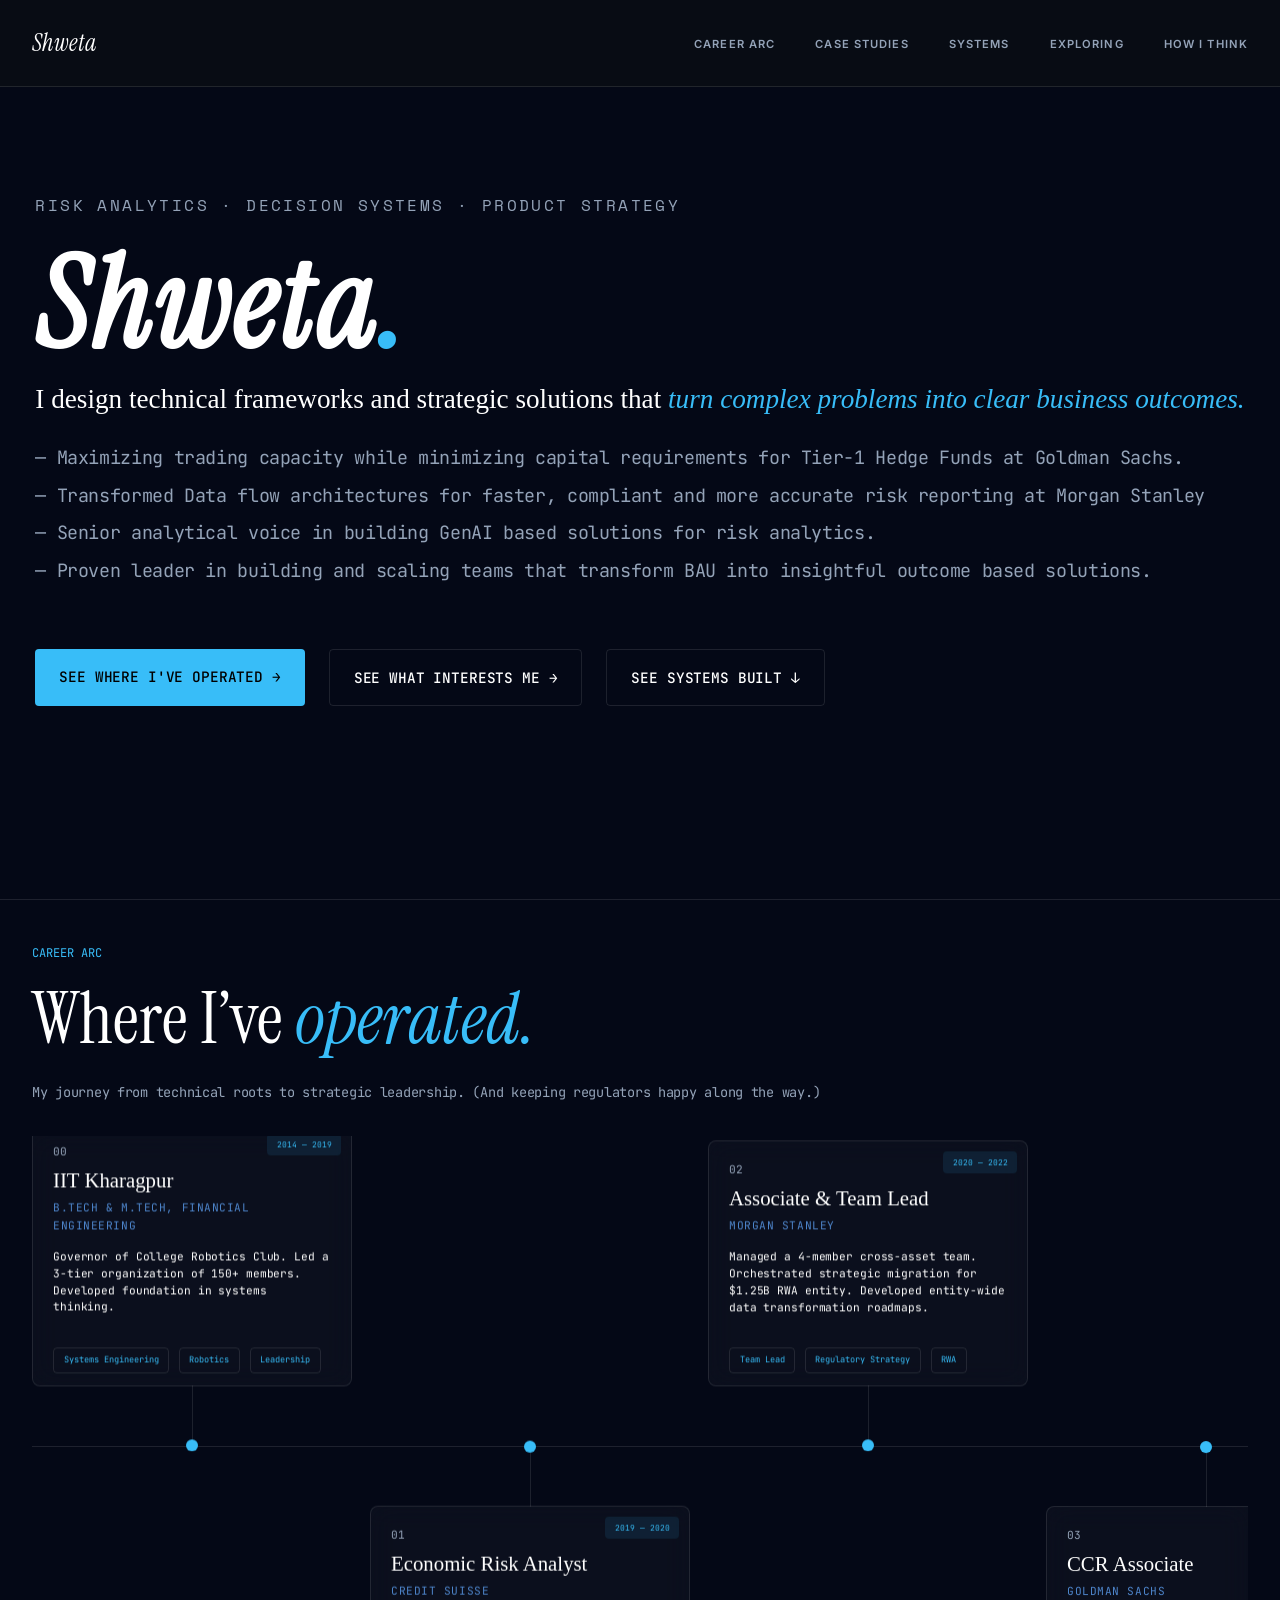
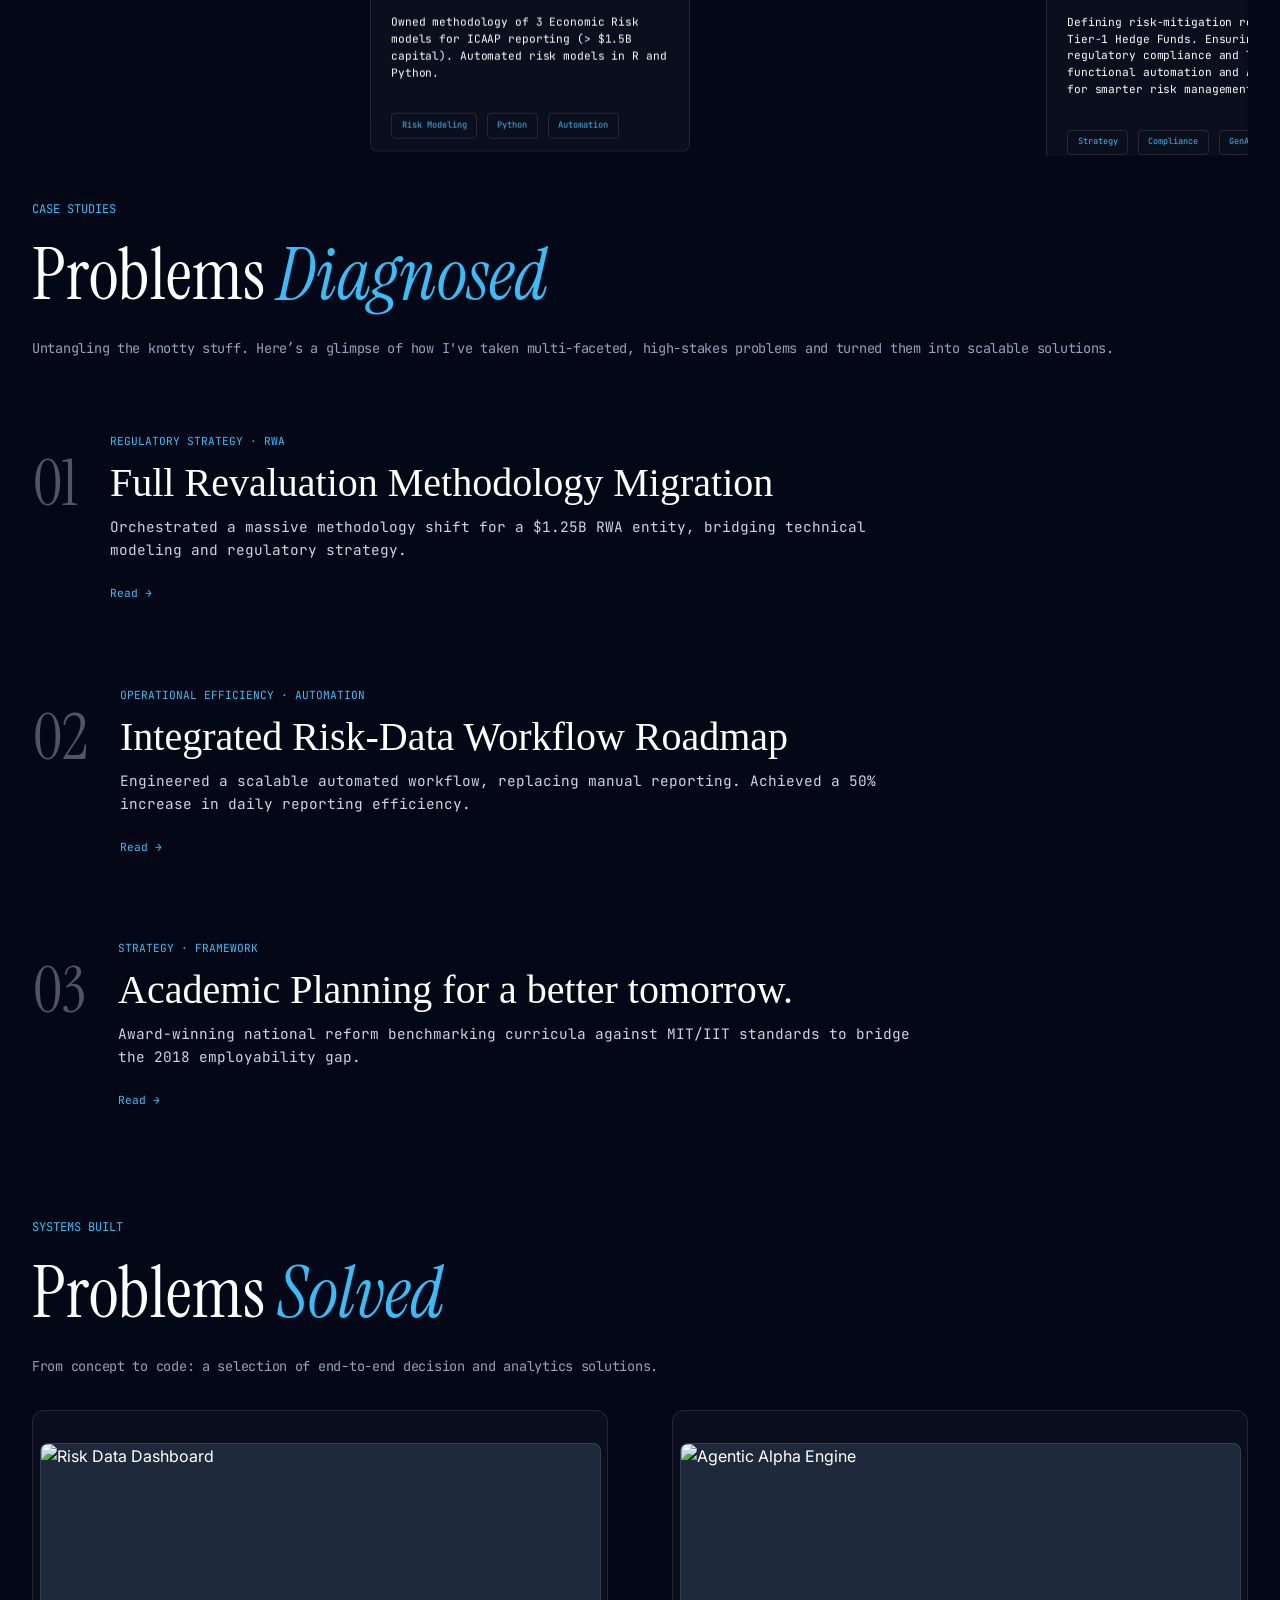
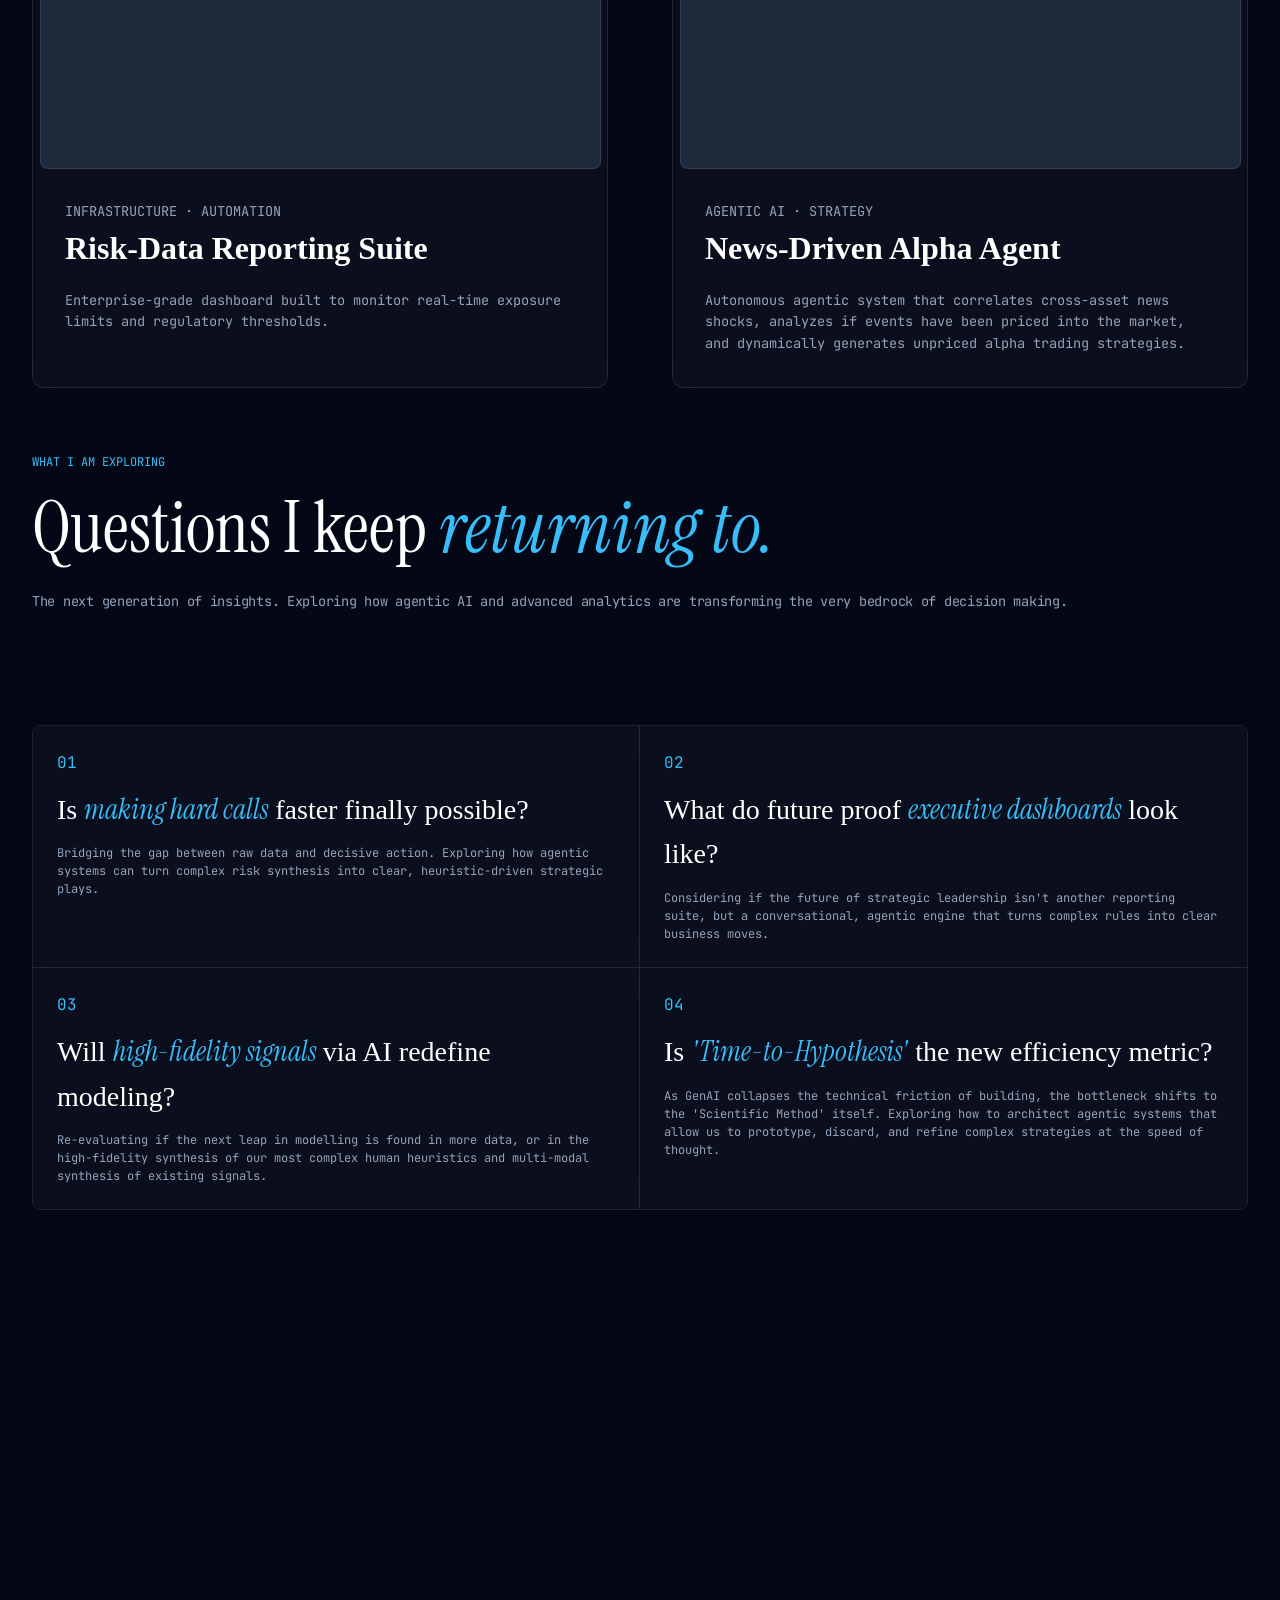
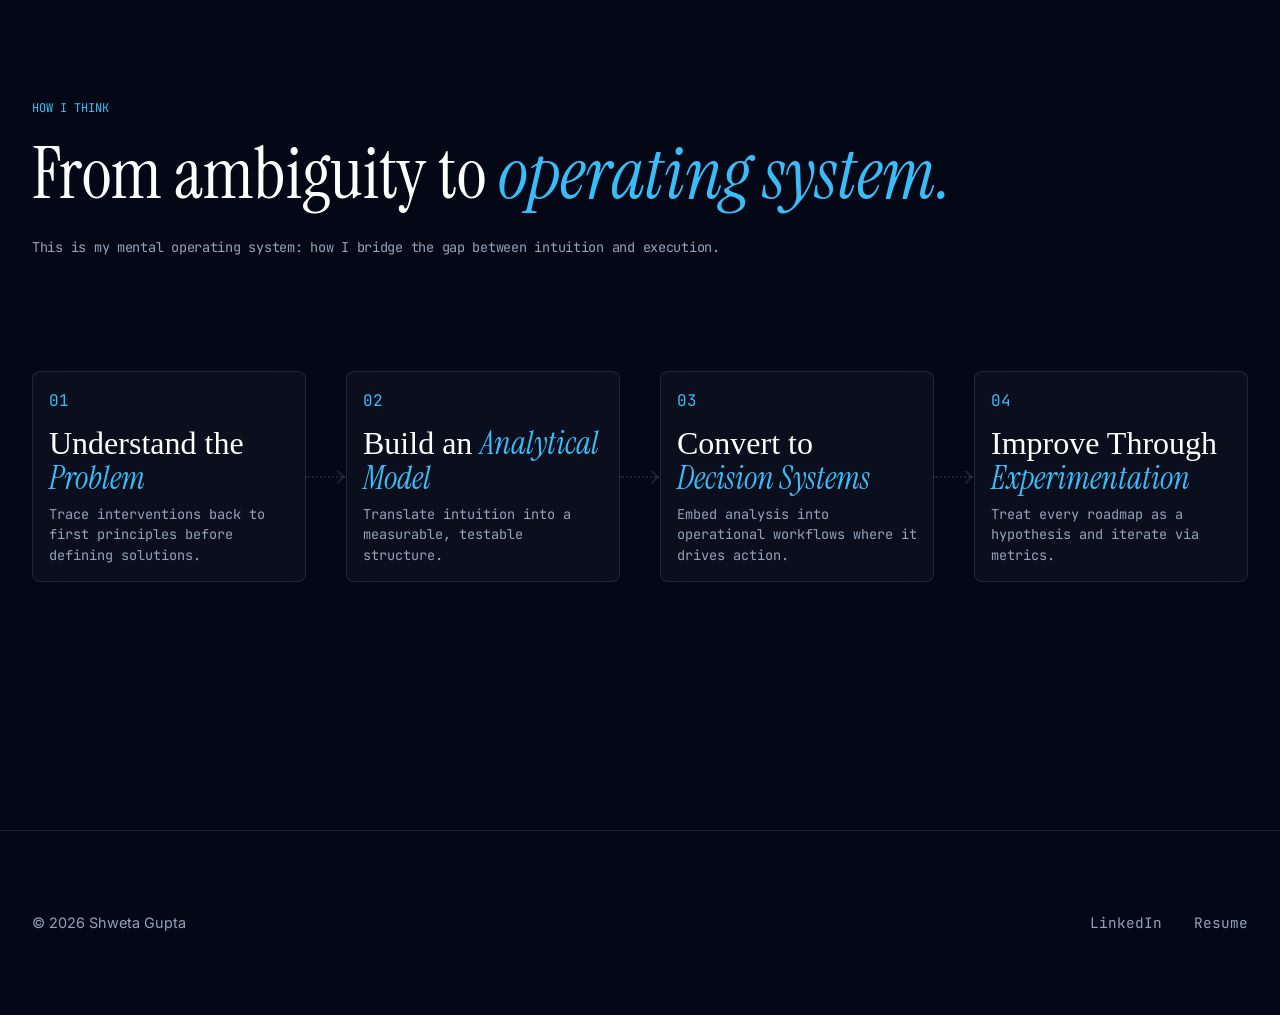
==== index.html @ 3a864164 "Initial commit: Portfolio website with interactive system demos" ====
<!DOCTYPE html>
<html lang="en">

<head>
    <meta charset="UTF-8">
    <meta name="viewport" content="width=device-width, initial-scale=1.0">
    <title>Shweta Gupta | Strategy · Risk · GenAI</title>
    <link rel="preconnect" href="https://fonts.googleapis.com">
    <link rel="preconnect" href="https://fonts.gstatic.com" crossorigin>
    <link
        href="https://fonts.googleapis.com/css2?family=IBM+Plex+Serif:wght@300&family=Instrument+Serif:ital@0;1&family=Inter:wght@400;500;600&family=JetBrains+Mono:wght@400;500&family=Space+Mono:wght@400;700&display=swap"
        rel="stylesheet">
    <link rel="stylesheet" href="style.css">
</head>

<body>
    <nav>
        <div class="nav-container">
            <a href="index.html" class="logo">Shweta</a>
            <ul class="nav-links">
                <li><a href="#career">CAREER ARC</a></li>
                <li><a href="#diagnosed">CASE STUDIES</a></li>
                <li><a href="#solved">SYSTEMS</a></li>
                <li><a href="#exploring">EXPLORING</a></li>
                <li><a href="#how">HOW I THINK</a></li>
            </ul>
        </div>
    </nav>

    <main>
        <section id="hero" class="hero-section">
            <div class="container hero-content">
                <p class="tagline">Risk Analytics · Decision Systems · Product Strategy</p>
                <h1 class="name">Shweta<em>.</em></h1>
                <p class="hero-subtitle">I design technical frameworks and strategic solutions that <span
                        class="highlight-blue">turn complex problems into clear business outcomes.</span></p>
                <div class="hero-highlights">
                    <p>— Maximizing trading capacity while minimizing capital requirements for Tier-1 Hedge Funds at
                        Goldman Sachs.</p>
                    <p>— Transformed Data flow architectures for faster, compliant and more accurate risk reporting at
                        Morgan Stanley</p>
                    <p>— Senior analytical voice in building GenAI based solutions for risk analytics.</p>
                    <p>— Proven leader in building and scaling teams that transform BAU into insightful outcome based
                        solutions.</p>
                </div>
                <div class="hero-actions">
                    <a href="#career" class="btn btn-primary">See where I've operated →</a>
                    <a href="#exploring" class="btn btn-secondary">See what Interests me →</a>
                    <a href="#systems-built" class="btn btn-secondary">See systems built ↓</a>
                </div>
            </div>
        </section>

        <section id="career" class="container reveal">
            <p class="section-label">CAREER ARC</p>
            <h2 class="section-title">Where I’ve <em>operated.</em></h2>
            <p class="section-subtitle">My journey from technical roots to strategic leadership. (And keeping regulators
                happy along the way.)</p>

            <div class="timeline-wrapper">
                <div class="timeline-axis"></div>
                <div class="horizontal-zigzag">
                    <div class="chapter-card zigzag-top">
                        <div class="date-tile">2014 — 2019</div>
                        <span class="chapter-num">00</span>
                        <h3>IIT Kharagpur</h3>
                        <span class="subtitle">B.Tech & M.Tech, Financial Engineering</span>
                        <p class="desc">Governor of College Robotics Club. Led a 3-tier organization of 150+ members.
                            Developed foundation in systems thinking.</p>
                        <div class="tags">
                            <span>Systems Engineering</span><span>Robotics</span><span>Leadership</span>
                        </div>
                        <div class="timeline-dot"></div>
                    </div>

                    <div class="chapter-card zigzag-bottom">
                        <div class="date-tile">2019 — 2020</div>
                        <span class="chapter-num">01</span>
                        <h3>Economic Risk Analyst</h3>
                        <span class="subtitle">Credit Suisse</span>
                        <p class="desc">Owned methodology of 3 Economic Risk models for ICAAP reporting (> $1.5B
                            capital). Automated risk models in R and Python.</p>
                        <div class="tags">
                            <span>Risk Modeling</span><span>Python</span><span>Automation</span>
                        </div>
                        <div class="timeline-dot"></div>
                    </div>

                    <div class="chapter-card zigzag-top">
                        <div class="date-tile">2020 — 2022</div>
                        <span class="chapter-num">02</span>
                        <h3>Associate & Team Lead</h3>
                        <span class="subtitle">Morgan Stanley</span>
                        <p class="desc">Managed a 4-member cross-asset team. Orchestrated strategic migration for $1.25B
                            RWA entity. Developed entity-wide data transformation roadmaps.</p>
                        <div class="tags">
                            <span>Team Lead</span><span>Regulatory Strategy</span><span>RWA</span>
                        </div>
                        <div class="timeline-dot"></div>
                    </div>

                    <div class="chapter-card zigzag-bottom">
                        <div class="date-tile">2023 — PRES</div>
                        <span class="chapter-num">03</span>
                        <h3>CCR Associate</h3>
                        <span class="subtitle">Goldman Sachs</span>
                        <p class="desc">Defining risk-mitigation roadmaps for Tier-1 Hedge Funds. Ensuring global
                            regulatory compliance and lead cross-functional automation and AI solutioning for smarter
                            risk management.</p>
                        <div class="tags">
                            <span>Strategy</span><span>Compliance</span><span>GenAI</span>
                        </div>
                        <div class="timeline-dot"></div>
                    </div>
                </div>
            </div>
        </section>

        <section id="diagnosed" class="container reveal">
            <p class="section-label">CASE STUDIES</p>
            <h2 class="section-title">Problems <em>Diagnosed</em></h2>
            <p class="section-subtitle">Untangling the knotty stuff. Here’s a glimpse of how I've taken multi-faceted,
                high-stakes problems and turned them into scalable solutions.</p>
            <div class="case-list">
                <div class="case-item">
                    <span class="case-num">01</span>
                    <div class="case-content">
                        <p class="case-meta">REGULATORY STRATEGY · RWA</p>
                        <h3>Full Revaluation Methodology Migration</h3>
                        <p class="case-desc">Orchestrated a massive methodology shift for a $1.25B RWA entity,
                            bridging technical modeling and regulatory strategy.</p>
                        <a href="case1.html" target="_blank" class="read-link">Read →</a>
                    </div>
                </div>

                <div class="case-item">
                    <span class="case-num">02</span>
                    <div class="case-content">
                        <p class="case-meta">OPERATIONAL EFFICIENCY · AUTOMATION</p>
                        <h3>Integrated Risk-Data Workflow Roadmap</h3>
                        <p class="case-desc">Engineered a scalable automated workflow, replacing manual reporting.
                            Achieved a 50% increase in daily reporting efficiency.</p>
                        <a href="case2.html" target="_blank" class="read-link">Read →</a>
                    </div>
                </div>

                <div class="case-item">
                    <span class="case-num">03</span>
                    <div class="case-content">
                        <p class="case-meta">STRATEGY · FRAMEWORK</p>
                        <h3>Academic Planning for a better tomorrow.</h3>
                        <p class="case-desc">Award-winning national reform benchmarking curricula against MIT/IIT
                            standards to bridge the 2018 employability gap.</p>
                        <a href="case3.html" class="read-link">Read →</a>
                    </div>
                </div>


            </div>
        </section>

        <section id="solved" class="container reveal">
            <p class="section-label">SYSTEMS BUILT</p>
            <h2 class="section-title">Problems <em>Solved</em></h2>
            <p class="section-subtitle">From concept to code: a selection of end-to-end decision and analytics
                solutions.</p>

            <div class="systems-grid">
                <div class="system-block" id="dashboard-system">
                    <div class="mockup">
                        <img src="dashboard_demo_v2_1775485594389.webp" alt="Risk Data Dashboard" class="mockup-img dashboard-demo">
                        <div class="progress-container">
                            <div class="progress-bar"></div>
                        </div>
                    </div>
                    <div class="system-info">
                        <p class="case-meta">INFRASTRUCTURE · AUTOMATION</p>
                        <h3>Risk-Data Reporting Suite</h3>
                        <p>Enterprise-grade dashboard built to monitor real-time exposure limits and regulatory
                            thresholds.</p>
                    </div>
                </div>

                <div class="system-block" id="alpha-agent-system">
                    <div class="mockup">
                        <img src="eurozone_crisis_demo_1775488881816.webp" alt="Agentic Alpha Engine" class="mockup-img dashboard-demo">
                        <div class="progress-container">
                            <div class="progress-bar"></div>
                        </div>
                    </div>
                    <div class="system-info">
                        <p class="case-meta">AGENTIC AI · STRATEGY</p>
                        <h3>News-Driven Alpha Agent</h3>
                        <p>Autonomous agentic system that correlates cross-asset news shocks, analyzes if events have
                            been priced into the market, and dynamically generates unpriced alpha trading strategies.
                        </p>
                    </div>
                </div>
            </div>
        </section>

        <section id="exploring" class="container reveal">
            <p class="section-label">WHAT I AM EXPLORING</p>
            <h2 class="section-title">Questions I keep <em>returning to.</em></h2>
            <p class="section-subtitle">The next generation of insights. Exploring how agentic AI and advanced analytics
                are transforming the very bedrock of decision making.</p>
            <div class="exploring-grid">
                <div class="step">
                    <span class="step-num">01</span>
                    <h3>Is <em>making hard calls</em> faster finally possible?</h3>
                    <p>Bridging the gap between raw data and decisive action. Exploring how agentic systems can turn
                        complex risk synthesis into clear, heuristic-driven strategic plays.</p>
                </div>
                <div class="step">
                    <span class="step-num">02</span>
                    <h3>What do future proof <em>executive dashboards</em> look like?</h3>
                    <p>Considering if the future of strategic leadership isn't another reporting suite, but a
                        conversational, agentic engine that turns complex rules into clear business moves.</p>
                </div>
                <div class="step">
                    <span class="step-num">03</span>
                    <h3>Will <em>high-fidelity signals</em> via AI redefine modeling?</h3>
                    <p>Re-evaluating if the next leap in modelling is found in more data, or in the
                        high-fidelity synthesis of our most complex human heuristics and multi-modal synthesis of
                        existing signals.</p>
                </div>
                <div class="step">
                    <span class="step-num">04</span>
                    <h3>Is <em>'Time-to-Hypothesis'</em> the new efficiency metric?</h3>
                    <p>As GenAI collapses the technical friction of building, the bottleneck shifts to the 'Scientific
                        Method' itself. Exploring how to architect agentic systems that allow us to prototype, discard,
                        and refine complex strategies at the speed of thought.
                    </p>
                </div>
            </div>
        </section>

        <section id="how" class="container reveal">
            <p class="section-label">HOW I THINK</p>
            <h2 class="section-title">From ambiguity to <em>operating system.</em></h2>
            <p class="section-subtitle">This is my mental operating system: how I bridge the gap between intuition and
                execution.</p>

            <div class="cyclic-grid">
                <div class="step">
                    <span class="step-num">01</span>
                    <h3>Understand the <em>Problem</em></h3>
                    <p>Trace interventions back to first principles before defining solutions.</p>
                </div>
                <div class="step">
                    <span class="step-num">02</span>
                    <h3>Build an <em>Analytical Model</em></h3>
                    <p>Translate intuition into a measurable, testable structure.</p>
                </div>
                <div class="step">
                    <span class="step-num">03</span>
                    <h3>Convert to <em>Decision Systems</em></h3>
                    <p>Embed analysis into operational workflows where it drives action.</p>
                </div>
                <div class="step">
                    <span class="step-num">04</span>
                    <h3>Improve Through <em>Experimentation</em></h3>
                    <p>Treat every roadmap as a hypothesis and iterate via metrics.</p>
                </div>
            </div>
        </section>
    </main>

    <footer>
        <div class="container footer-content">
            <p>© 2026 Shweta Gupta</p>
            <div class="footer-links">
                <a href="https://www.linkedin.com/in/shwetagupta1911/" target="_blank">LinkedIn</a>
                <a href="https://drive.google.com/file/d/1JI1RJRkCQ41tu53hZUmBy1uWU3J_yPUE/view?usp=sharing" target="_blank">Resume</a>
            </div>
        </div>
    </footer>

    <script src="script.js"></script>
</body>

</html>
---- style.css ----
:root {
    --bg-color: #040816;
    --text-primary: #ffffff;
    --text-secondary: #94a3b8;
    --accent-color: #38bdf8;
    --border-color: rgba(255, 255, 255, 0.1);
    --card-bg: #111827;
    --font-serif: 'Instrument Serif', serif;
    --font-sans: 'Inter', sans-serif;
    --font-mono: 'JetBrains Mono', monospace;
}

* {
    margin: 0;
    padding: 0;
    box-sizing: border-box;
}

body {
    background-color: var(--bg-color);
    color: var(--text-primary);
    font-family: var(--font-sans);
    line-height: 1.6;
    overflow-x: hidden;
}

a {
    color: inherit;
    text-decoration: none;
    transition: 0.3s;
}

ul {
    list-style: none;
}

em {
    font-family: var(--font-serif);
    font-style: italic;
    color: var(--accent-color);
}

.container {
    max-width: 1400px;
    margin: 0 auto;
    padding: 0 2rem;
}

.mono {
    font-family: var(--font-mono);
    font-size: 0.75rem;
    text-transform: uppercase;
    letter-spacing: 0.15em;
    color: var(--accent-color);
}

/* Nav */
nav {
    position: fixed;
    top: 0;
    width: 100%;
    z-index: 9999;
    background: rgba(11, 14, 20, 0.8);
    backdrop-filter: blur(10px);
    border-bottom: 1px solid var(--border-color);
    pointer-events: auto;
}

.nav-container {
    display: flex;
    justify-content: space-between;
    align-items: center;
    padding: 1.5rem 2rem;
}

.logo {
    font-family: var(--font-serif);
    font-size: 1.5rem;
    font-weight: 500;
    font-style: italic;
    letter-spacing: 0.02em;
}

.nav-links {
    display: flex;
    gap: 2.5rem;
}

.nav-links a {
    font-size: 0.7rem;
    font-weight: 600;
    letter-spacing: 0.1em;
    color: var(--text-secondary);
}

.nav-links a:hover {
    color: var(--text-primary);
}

/* Sections */
section {
    min-height: 100vh;
    display: flex;
    flex-direction: column;
    justify-content: center;
    padding: 10rem 0;
}

#career {
    scroll-margin-top: 80px;
}

#diagnosed {
    scroll-margin-top: 100px;
}

#solved {
    scroll-margin-top: 60px;
}

#exploring {
    scroll-margin-top: 100px;
    /* padding-top: 15rem; */
    padding-bottom: 15rem;
}

#how {
    scroll-margin-top: 100px;
}

.section-label {
    font-family: var(--font-mono);
    font-size: 0.75rem;
    color: var(--accent-color);
    margin-bottom: 1rem;
}

.section-title {
    font-family: var(--font-serif);
    font-size: 4.5rem;
    line-height: 1.1;
    margin-bottom: 1.5rem;
    font-weight: 500;
}

.section-subtitle {
    font-family: var(--font-mono);
    font-size: 0.85rem;
    color: var(--text-secondary);
    letter-spacing: -0.02em;
    margin-bottom: 2rem;
    /* max-width: 600px; */
}

/* Hero */
#hero {
    height: 100vh;
    display: flex;
    align-items: center;
    border-bottom: 1px solid var(--border-color);
}

.hero-content {
    display: flex;
    flex-direction: column;
}

.hero-content .tagline {
    font-family: 'Space Mono', monospace;
    font-size: 1rem;
    font-weight: 400;
    letter-spacing: 0.15em;
    text-transform: uppercase;
    color: var(--text-secondary);
    margin-bottom: 2rem;
    display: block;
}

.hero-content h1 {
    font-family: var(--font-serif);
    font-size: 7.8rem;
    font-style: italic;
    line-height: 0.9;
    letter-spacing: 0.02em;
    margin-bottom: 1rem;
}

.hero-subtitle {
    font-family: 'Playfair Display', serif;
    font-size: 1.7rem;
    font-weight: 200;
    line-height: 1.5;
    color: var(--text-primary);
    margin-bottom: 1.5rem;
    white-space: nowrap;
}

.hero-subtitle .highlight-blue {
    color: var(--accent-color);
    font-style: italic;
}

/* Hero highlights added in Turn 11, keeping them as they weren't part of Turn 13 tweaks they dislike */
.hero-highlights {
    max-width: none;
    margin-bottom: 3.5rem;
    color: var(--text-secondary);
}

.hero-highlights p {
    font-family: var(--font-mono);
    font-size: 1.15rem;
    font-weight: 400;
    letter-spacing: -0.02em;
    margin-bottom: 0.5rem;
    white-space: nowrap;
}

.hero-actions {
    display: flex;
    gap: 1.5rem;
}

.btn {
    font-family: var(--font-mono);
    padding: 1rem 1.5rem;
    font-size: 0.9rem;
    font-weight: 500;
    letter-spacing: -0.01em;
    border-radius: 4px;
    display: inline-block;
    text-transform: uppercase;
}

.btn-primary {
    background: var(--accent-color);
    color: #000;
}

.btn-secondary {
    border: 1px solid var(--border-color);
}

/* Horizontal Zigzag Timeline */
.timeline-wrapper {
    position: relative;
    padding: 10rem 0;
    overflow-x: auto;
    scrollbar-width: none;
}

.timeline-axis {
    position: absolute;
    top: 50%;
    left: 0;
    right: 0;
    height: 1px;
    background: var(--border-color);
    z-index: 0;
}

.horizontal-zigzag {
    display: flex;
    align-items: center;
    padding: 0 0rem;
    min-width: max-content;
    position: relative;
    min-height: 300px;
}

.chapter-card {
    width: 320px;
    background: rgba(255, 255, 255, 0.03);
    backdrop-filter: blur(12px);
    border: 1px solid rgba(255, 255, 255, 0.1);
    padding: 1.25rem 1.25rem 0.75rem 1.25rem;
    border-radius: 8px;
    position: relative;
    z-index: 1;
    display: flex;
    flex-direction: column;
    margin-left: 18px;
    /* Negative overlap */
    transition: z-index 0s, box-shadow 0.2s;
}

.chapter-card:first-child {
    margin-left: 0;
    /* No overlap on the first card */
}

.chapter-card:hover {
    z-index: 10;
    box-shadow: 0 0 24px rgba(56, 189, 248, 0.15);
    border-color: var(--accent-color);
}

.zigzag-top {
    transform: translateY(calc(-50% - 60px));
    /* Reduced from 120px */
}

.zigzag-bottom {
    transform: translateY(calc(50% + 60px));
}

/* Connector Stems */
.chapter-card::before {
    content: '';
    position: absolute;
    width: 1px;
    background: var(--border-color);
    left: 50%;
    z-index: -1;
}

.zigzag-top::before {
    top: 100%;
    height: 60px;
}

.zigzag-bottom::before {
    bottom: 100%;
    height: 60px;
}

.timeline-dot {
    position: absolute;
    width: 12px;
    height: 12px;
    background: var(--accent-color);
    border-radius: 50%;
    left: 50%;
    z-index: 2;
}

.zigzag-top .timeline-dot {
    bottom: -66px;
    /* 60px gap + 6px (half dot) */
    transform: translateX(-50%);
}

.zigzag-bottom .timeline-dot {
    top: -66px;
    transform: translateX(-50%);
}

.date-tile {
    position: absolute;
    top: 0.6rem;
    right: 0.6rem;
    font-family: var(--font-mono);
    font-size: 0.5rem;
    color: var(--accent-color);
    background: rgba(56, 189, 248, 0.1);
    padding: 0.3rem 0.6rem;
    border-radius: 4px;
}

.chapter-num {
    font-family: var(--font-mono);
    font-size: 0.7rem;
    color: var(--text-secondary);
    margin-bottom: 0.1rem;
    display: block;
}

.chapter-card h3 {
    font-family: 'Playfair Display', serif;
    font-weight: 400;
    font-size: 1.3rem;
    margin-bottom: 0.2rem;
    color: var(--text-primary);
}

.chapter-card .subtitle {
    font-family: var(--font-mono);
    font-size: 0.7rem;
    /* Even smaller for hierarchy */
    color: #60a5fa;
    /* Blue */
    margin-bottom: 0.8rem;
    display: block;
    text-transform: uppercase;
    letter-spacing: 0.05em;
    opacity: 0.8;
    /* Muted to let h3/body shine */
}

.chapter-card .desc {
    font-family: var(--font-mono);
    font-size: 0.7rem;
    color: var(--text-primary);
    /* Made more visible than subtitle */
    letter-spacing: -0.01em;
    margin-bottom: 1rem;
    line-height: 1.5;
}

.chapter-card .tags {
    font-family: var(--font-mono);
    display: flex;
    flex-wrap: wrap;
    gap: 0.6rem;
    margin-top: auto;
    padding-top: 1rem;
}

.chapter-card .tags span {
    border: 1px solid var(--border-color);
    padding: 0.3rem 0.6rem;
    font-size: 0.54rem;
    border-radius: 4px;
    color: var(--accent-color);
}

/* Case list */
.case-item {
    display: flex;
    gap: 2rem;
    padding: 2.5rem 1.5rem;
    border-bottom: 1px solid var(--border-color);
    transition: all 0.3s ease;
    border-radius: 8px;
    margin: 0 -1.5rem;
    border: 1px solid transparent;
}

.case-item:hover {
    background: rgba(255, 255, 255, 0.03);
    backdrop-filter: blur(12px);
    transform: translateX(12px);
    box-shadow: inset 0 0 0 1px var(--accent-color), 0 0 24px rgba(56, 189, 248, 0.1);
    z-index: 10;
    position: relative;
    border-bottom-color: transparent;
}

.case-num {
    font-family: var(--font-serif);
    font-size: 4rem;
    color: var(--text-secondary);
    opacity: 0.5;
}

.case-meta {
    font-family: var(--font-mono);
    font-size: 0.7rem;
    color: var(--accent-color);
    /* margin-bottom: 1rem; */
}

.case-item h3 {
    font-family: 'Playfair Display', serif;
    font-weight: 200;
    font-size: 2.5rem;
    /* margin-bottom: 1rem; */
}

.case-desc {
    font-family: var(--font-mono);
    font-size: 0.9rem;
    max-width: 800px;
    color: #cbd5e1;
}

.read-link {
    display: inline-block;
    font-family: var(--font-mono);
    font-size: 0.7rem;
    margin-top: 1.5rem;
    color: var(--accent-color);
}

/* Systems */
.systems-grid {
    display: grid;
    grid-template-columns: 1fr 1fr;
    gap: 4rem;
}

.system-block {
    background: rgba(255, 255, 255, 0.03);
    backdrop-filter: blur(12px);
    border: 1px solid rgba(255, 255, 255, 0.1);
    border-radius: 12px;
    padding: 2rem;
    display: flex;
    flex-direction: column;
    transition: 0.3s;
    position: relative;
}

.mockup-img {
    aspect-ratio: 1881 / 1092;
    background: #1e293b;
    border-radius: 8px;
    margin-bottom: 2rem;
    display: block;
    border: 1px solid var(--border-color);
    overflow: hidden;
    width: 110%; /* Increase placeholder size slightly as permitted */
    margin-left: -5%; /* Center the overflow */
}

.mockup-gif {
    width: 100%;
    height: 100%;
    object-fit: contain;
}

.progress-container {
    position: absolute;
    bottom: 0;
    left: 0;
    width: 100%;
    height: 3px;
    background: rgba(255, 255, 255, 0.1);
    z-index: 5;
    opacity: 0;
    transition: opacity 0.3s ease;
}

.progress-bar {
    height: 100%;
    width: 0%;
    background: var(--accent-color);
    box-shadow: 0 0 12px var(--accent-color);
}

.mockup:hover .progress-container {
    opacity: 1;
}

@keyframes progress-fill {
    from { width: 0%; }
    to { width: 100%; }
}

.progress-bar.active {
    animation: progress-fill 30s linear forwards;
}

.system-info h3 {
    font-family: 'Playfair Display', serif;
    font-size: 2rem;
    margin-bottom: 1rem;
}

.system-info p {
    font-family: var(--font-mono);
    font-size: 0.85rem;
    color: var(--text-secondary);
}

.exploring-grid {
    display: grid;
    grid-template-columns: 1fr 1fr;
    gap: 0;
    max-width: 100%;
    margin: 5rem auto;
    border: 1px solid var(--border-color);
    border-radius: 8px;
    /* Removed overflow:hidden to allow drop shadow escapes */
}

.exploring-grid .step {
    background: rgba(255, 255, 255, 0.03);
    backdrop-filter: blur(12px);
    padding: 1.5rem;
    display: flex;
    flex-direction: column;
    justify-content: flex-start;
    position: relative;
    transition: 0.3s;
    border-right: 1px solid var(--border-color);
    border-bottom: 1px solid var(--border-color);
}

/* Hardcode interior corner radiuses since container no longer clips */
.exploring-grid .step:nth-child(1) {
    border-top-left-radius: 8px;
}

.exploring-grid .step:nth-child(2) {
    border-top-right-radius: 8px;
}

.exploring-grid .step:nth-child(3) {
    border-bottom-left-radius: 8px;
}

.exploring-grid .step:nth-child(4) {
    border-bottom-right-radius: 8px;
}


/* Remove right border for the right column */
.exploring-grid .step:nth-child(2n) {
    border-right: none;
}

/* Remove bottom border for the bottom row */
.exploring-grid .step:nth-last-child(-n+2) {
    border-bottom: none;
}

.exploring-grid .step-num {
    position: static;
    display: block;
    margin-bottom: 0.75rem;
}

.exploring-grid .step h3 {
    font-family: 'Playfair Display', serif;
    font-weight: 200;
    font-size: 1.75rem;
    margin-bottom: 0.75rem;
}

.exploring-grid .step p {
    font-family: var(--font-mono);
    font-size: 0.75rem;
    color: var(--text-secondary);
    line-height: 1.5;
}

/* How I Think - Sequence Layout */
.cyclic-grid {
    display: grid;
    grid-template-columns: repeat(4, 1fr);
    gap: 2.5rem;
    max-width: 100%;
    margin: 5rem 0;
}

.cyclic-grid .step {
    background: rgba(255, 255, 255, 0.03);
    backdrop-filter: blur(12px);
    border: 1px solid rgba(255, 255, 255, 0.1);
    padding: 1rem;
    border-radius: 8px;
    display: flex;
    flex-direction: column;
    justify-content: flex-start;
    position: relative;
    transition: 0.3s;
}

/* Connectors */
.cyclic-grid .step:not(:last-child)::after {
    content: '';
    position: absolute;
    top: 50%;
    right: -2.5rem;
    /* Matches the grid gap */
    width: 2.5rem;
    /* Matches the grid gap */
    border-top: 2px dotted var(--border-color);
    transform: translateY(-50%);
    z-index: 1;
}

.cyclic-grid .step:not(:last-child)::before {
    content: '';
    position: absolute;
    top: 50%;
    right: -2.5rem;
    /* Point sits at the exact start of the next tile */
    width: 8px;
    height: 8px;
    border-top: 2px solid var(--border-color);
    border-right: 2px solid var(--border-color);
    transform: translateY(-50%) translateX(-2px) rotate(45deg);
    z-index: 2;
}

.step-num {
    font-family: var(--font-mono);
    color: var(--accent-color);
    position: static;
    display: block;
    margin-bottom: 0.75rem;
}

.cyclic-grid .step h3 {
    font-family: 'Playfair Display', serif;
    font-weight: 200;
    font-size: 2rem;
    line-height: 1.1;
    margin-bottom: 0.5rem;
}

.cyclic-grid .step p {
    font-family: var(--font-mono);
    font-size: 0.85rem;
    color: var(--text-secondary);
    line-height: 1.5;
}

/* Footer */
footer {
    padding: 5rem 0;
    border-top: 1px solid var(--border-color);
}

.footer-content {
    display: flex;
    justify-content: space-between;
    align-items: center;
    color: var(--text-secondary);
    font-size: 0.9rem;
}

.footer-links {
    display: flex;
    gap: 2rem;
}

.footer-links a {
    font-family: var(--font-mono);
    transition: color 0.3s ease;
}

.footer-links a:hover {
    color: var(--accent-color);
}

/* Article Pages */
.article-container {
    max-width: 850px;
    margin: 6rem auto 4rem auto;
    padding: 0 2rem;
}

.article-container section {
    min-height: auto;
    display: block;
}

.article-header {
    margin-bottom: 2.5rem;
}

.article-tags {
    font-family: var(--font-mono);
    font-size: 0.75rem;
    color: var(--accent-color);
    margin-bottom: 1.5rem;
    display: block;
    letter-spacing: 0.1em;
}

.article-header h1 {
    font-family: 'Playfair Display', serif;
    font-weight: 200;
    font-size: 4rem;
    line-height: 1.1;
    margin-bottom: 1.5rem;
    color: var(--text-primary);
}

.article-tagline {
    font-family: 'Playfair Display', serif;
    font-weight: 200;
    font-style: italic;
    font-size: 1.5rem;
    color: var(--text-secondary);
    margin-bottom: 2rem;
    line-height: 1.4;
}

.article-meta {
    display: flex;
    align-items: center;
    gap: 0.75rem;
    font-family: var(--font-mono);
    font-size: 0.75rem;
    color: var(--accent-color);
}

.article-meta svg {
    width: 14px;
    height: 14px;
}

/* Outcome Box */
.outcome-box {
    background: rgba(255, 255, 255, 0.02);
    border-left: 4px solid var(--accent-color);
    padding: 2rem 2.5rem;
    margin-bottom: 2rem;
    border-radius: 0 8px 8px 0;
}

.outcome-label {
    font-family: var(--font-mono);
    font-size: 0.65rem;
    color: var(--accent-color);
    margin-bottom: 1rem;
    display: block;
    letter-spacing: 0.1em;
    font-weight: 600;
}

.outcome-highlight {
    background: rgba(56, 189, 248, 0.08);
    border: 1px solid rgba(56, 189, 248, 0.2);
    padding: 0.5rem 0.5rem;
    border-radius: 6px;
    margin-bottom: 1.25rem;
}

.outcome-highlight p {
    font-family: var(--font-sans);
    font-weight: 500;
    font-size: 0.9rem;
    line-height: 1.6;
    color: #e2e8f0;
    margin: 0;
}

.outcome-highlight strong {
    color: var(--accent-color);
}

.outcome-subtext {
    /* font-family: var(--font-serif); */
    font-family: 'Playfair Display', serif;
    font-weight: 300;
    font-style: italic;
    font-size: 0.8rem;
    color: var(--text-secondary);
    line-height: 1.4;
    opacity: 0.7;
    margin: 0;
}

/* Interactive Risk Table */
.risk-table-wrapper {
    margin: 2.5rem 0;
    background: rgba(255, 255, 255, 0.02);
    border: 1px solid var(--border-color);
    border-radius: 8px;
    overflow: hidden;
    overflow-x: auto;
    position: relative;
    -webkit-overflow-scrolling: touch;
}

.risk-table {
    width: 100%;
    border-collapse: collapse;
    font-family: var(--font-mono);
    font-size: 0.8rem;
    text-align: left;
    min-width: 600px;
}

.risk-table th {
    background: rgba(15, 23, 42, 0.95);
    padding: 1rem 1.25rem;
    font-weight: 600;
    color: var(--accent-color);
    text-transform: uppercase;
    letter-spacing: 0.05em;
    border-bottom: 1px solid var(--border-color);
    position: sticky;
    top: 0;
    z-index: 10;
    cursor: pointer;
    transition: background 0.2s ease;
    white-space: nowrap;
}

.risk-table th:hover {
    background: rgba(30, 41, 59, 0.95);
}

.risk-table th::after {
    content: '↕';
    margin-left: 0.5rem;
    opacity: 0.3;
    font-size: 0.7rem;
}

.risk-table td {
    padding: 0.85rem 1.25rem;
    border-bottom: 1px solid rgba(255, 255, 255, 0.05);
    color: #e2e8f0;
    white-space: nowrap;
}

.risk-table tr {
    transition: background 0.2s ease;
}

.risk-table tr:hover:not(.total-row) {
    background: rgba(56, 189, 248, 0.04);
}

.risk-table .total-row {
    background: rgba(56, 189, 248, 0.08);
    font-weight: 600;
}

.risk-table .total-row td {
    color: var(--accent-color);
    border-top: 1px solid rgba(56, 189, 248, 0.3);
}

.risk-table tr:last-child td {
    border-bottom: none;
}

/* Article Sections */
.article-section {
    border-top: 1px solid var(--border-color);
    padding-top: 2.5rem;
    margin-bottom: 3rem;
}

.section-mono-label {
    font-family: var(--font-mono);
    font-size: 0.75rem;
    color: var(--accent-color);
    margin-bottom: 1rem;
    display: block;
    letter-spacing: 0.1em;
}

.article-section h2 {
    font-family: 'Playfair Display', serif;
    font-weight: 200;
    font-size: 2.25rem;
    margin-bottom: 1.25rem;
    color: var(--text-primary);
}

.article-section p {
    font-family: var(--font-mono);
    font-size: 0.85rem;
    color: #cbd5e1;
    line-height: 1.5;
    margin: 0 0 0.75rem 0;
}

.article-section p strong {
    color: var(--accent-color);
    font-weight: 600;
}

/* Diagnostic Dialog Box */
.diagnostic-box {
    background: rgba(255, 255, 255, 0.03);
    backdrop-filter: blur(12px);
    border: 1px solid rgba(255, 255, 255, 0.1);
    border-radius: 12px;
    padding: 2.5rem;
    margin-top: 3rem;
    margin-bottom: 3rem;
}

.diagnostic-box h3 {
    font-family: 'Playfair Display', serif;
    font-weight: 200;
    font-size: 2.25rem;
    color: var(--text-primary);
    margin-bottom: 1.5rem;
    line-height: 1.25;
}

.diagnostic-box p {
    font-family: var(--font-mono);
    font-size: 0.95rem;
    color: var(--text-secondary);
    line-height: 1.7;
    margin-bottom: 1.5rem;
}

.diagnostic-divider {
    border-top: 1px solid var(--border-color);
    margin: 2.5rem 0;
}

.diagnostic-footer {
    font-family: var(--font-serif);
    font-style: italic;
    font-size: 1rem;
    line-height: 1.5;
    color: #e2e8f0;
}

/* Case Navigation Footer */
.case-footer-nav {
    border-top: 1px solid var(--border-color);
    padding: 4rem 0;
    margin-top: 8rem;
    display: flex;
    justify-content: space-between;
    align-items: center;
}

.footer-nav-links {
    display: flex;
    gap: 3rem;
}

.footer-nav-links a {
    font-family: var(--font-mono);
    font-size: 0.75rem;
    color: var(--text-secondary);
    letter-spacing: 0.1em;
    transition: 0.3s;
}

.footer-nav-links a:hover {
    color: var(--accent-color);
}

@media (max-width: 768px) {
    .article-header h1 {
        font-size: 2.5rem;
    }

    .article-section h2,
    .diagnostic-box h3 {
        font-size: 1.75rem;
    }
}

/* Animations */
.reveal {
    opacity: 0;
    transform: translateY(30px);
    transition: 1s cubic-bezier(0.16, 1, 0.3, 1);
}

/* Card Hover Integrations */
.system-block:hover,
.cyclic-grid .step:hover {
    z-index: 10;
    box-shadow: 0 0 24px rgba(56, 189, 248, 0.15);
    border-color: var(--accent-color);
}

.exploring-grid .step:hover {
    z-index: 10;
    box-shadow: inset 0 0 0 1px var(--accent-color), 0 0 24px rgba(56, 189, 248, 0.15);
}

.reveal.visible {
    opacity: 1;
    transform: translateY(0);
}

@media (max-width: 900px) {
    .container {
        padding: 0 2rem;
    }

    .nav-container {
        padding: 1.5rem 2rem;
    }

    .horizontal-zigzag {
        flex-direction: column;
        gap: 2rem;
    }

    .hero-subtitle {
        white-space: normal;
        font-size: 1.4rem;
    }

    .chapter-card {
        width: 100%;
        margin-left: 0;
        transform: none;
    }

    .chapter-card::before,
    .timeline-dot {
        display: none;
    }

    .systems-grid,
    .exploring-grid,
    .cyclic-grid {
        grid-template-columns: 1fr;
        gap: 2rem;
    }

    .cyclic-grid .step:not(:last-child)::after,
    .cyclic-grid .step:not(:last-child)::before {
        display: none;
    }

    .exploring-grid .step {
        border-right: none;
        border-bottom: 1px solid var(--border-color);
    }

    .exploring-grid .step:last-child {
        border-bottom: none;
    }

    .flowchart-wrapper {
        padding: 1.5rem;
    }
}

/* Flowchart Component */
.flowchart-wrapper {
    margin: 2.5rem 0;
    padding: 2.5rem;
    background: rgba(2, 6, 23, 0.4);
    border: 1px solid var(--border-color);
    border-radius: 12px;
    overflow-x: auto;
    display: flex;
    justify-content: flex-start;
    -webkit-overflow-scrolling: touch;
}

.flowchart-wrapper .mermaid {
    margin: 0 auto;
    font-family: var(--font-sans) !important;
}

/* Adjust Mermaid node styles to ensure readability */
.mermaid .node rect,
.mermaid .node circle,
.mermaid .node ellipse,
.mermaid .node polygon,
.mermaid .node path {
    stroke-width: 2px !important;
}

.mermaid .edgeLabel {
    background-color: transparent !important;
    color: #94a3b8 !important;
    font-family: var(--font-mono) !important;
    font-size: 0.75rem !important;
}

/* Case Study 03 - Chart Selection Grid */
.chart-selection-grid {
    display: grid;
    grid-template-columns: 1fr 1fr;
    gap: 2rem;
    margin: 3rem 0;
}

@media (max-width: 1000px) {
    .chart-selection-grid {
        grid-template-columns: 1fr;
    }
}
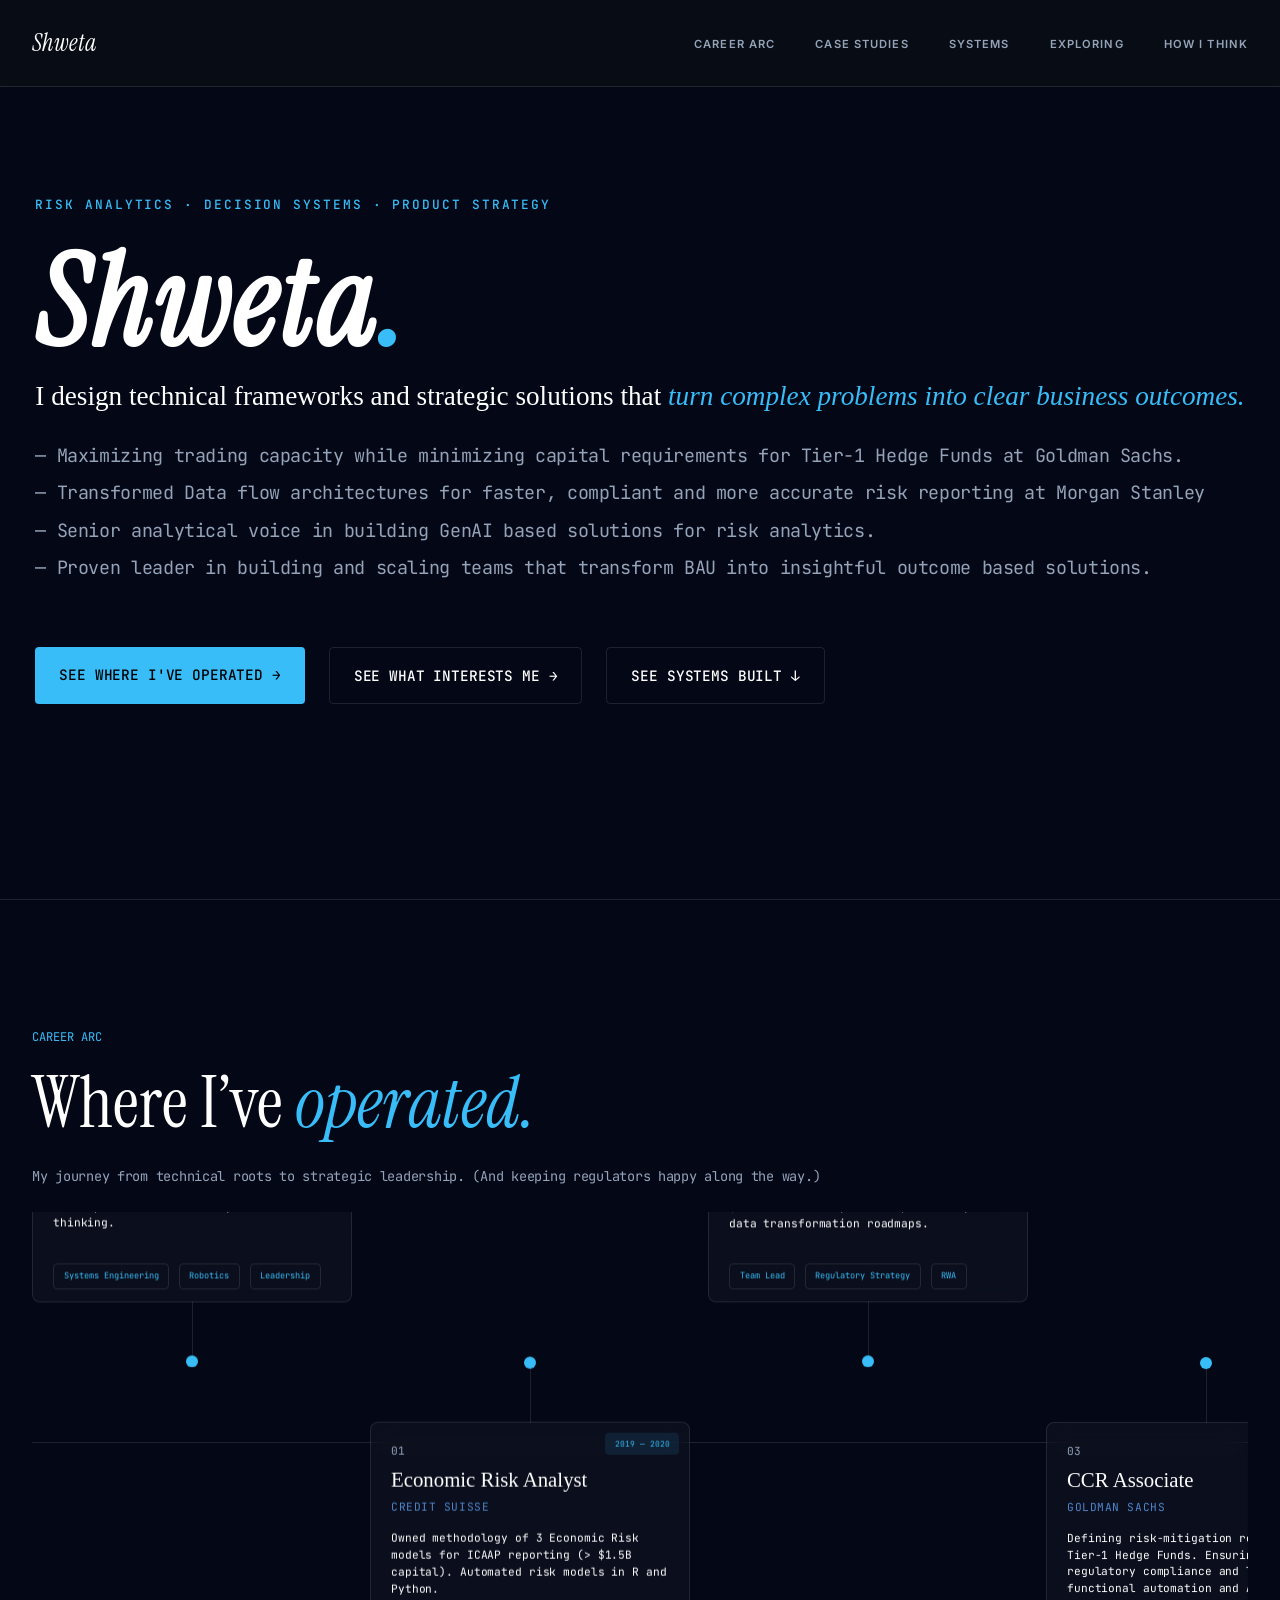
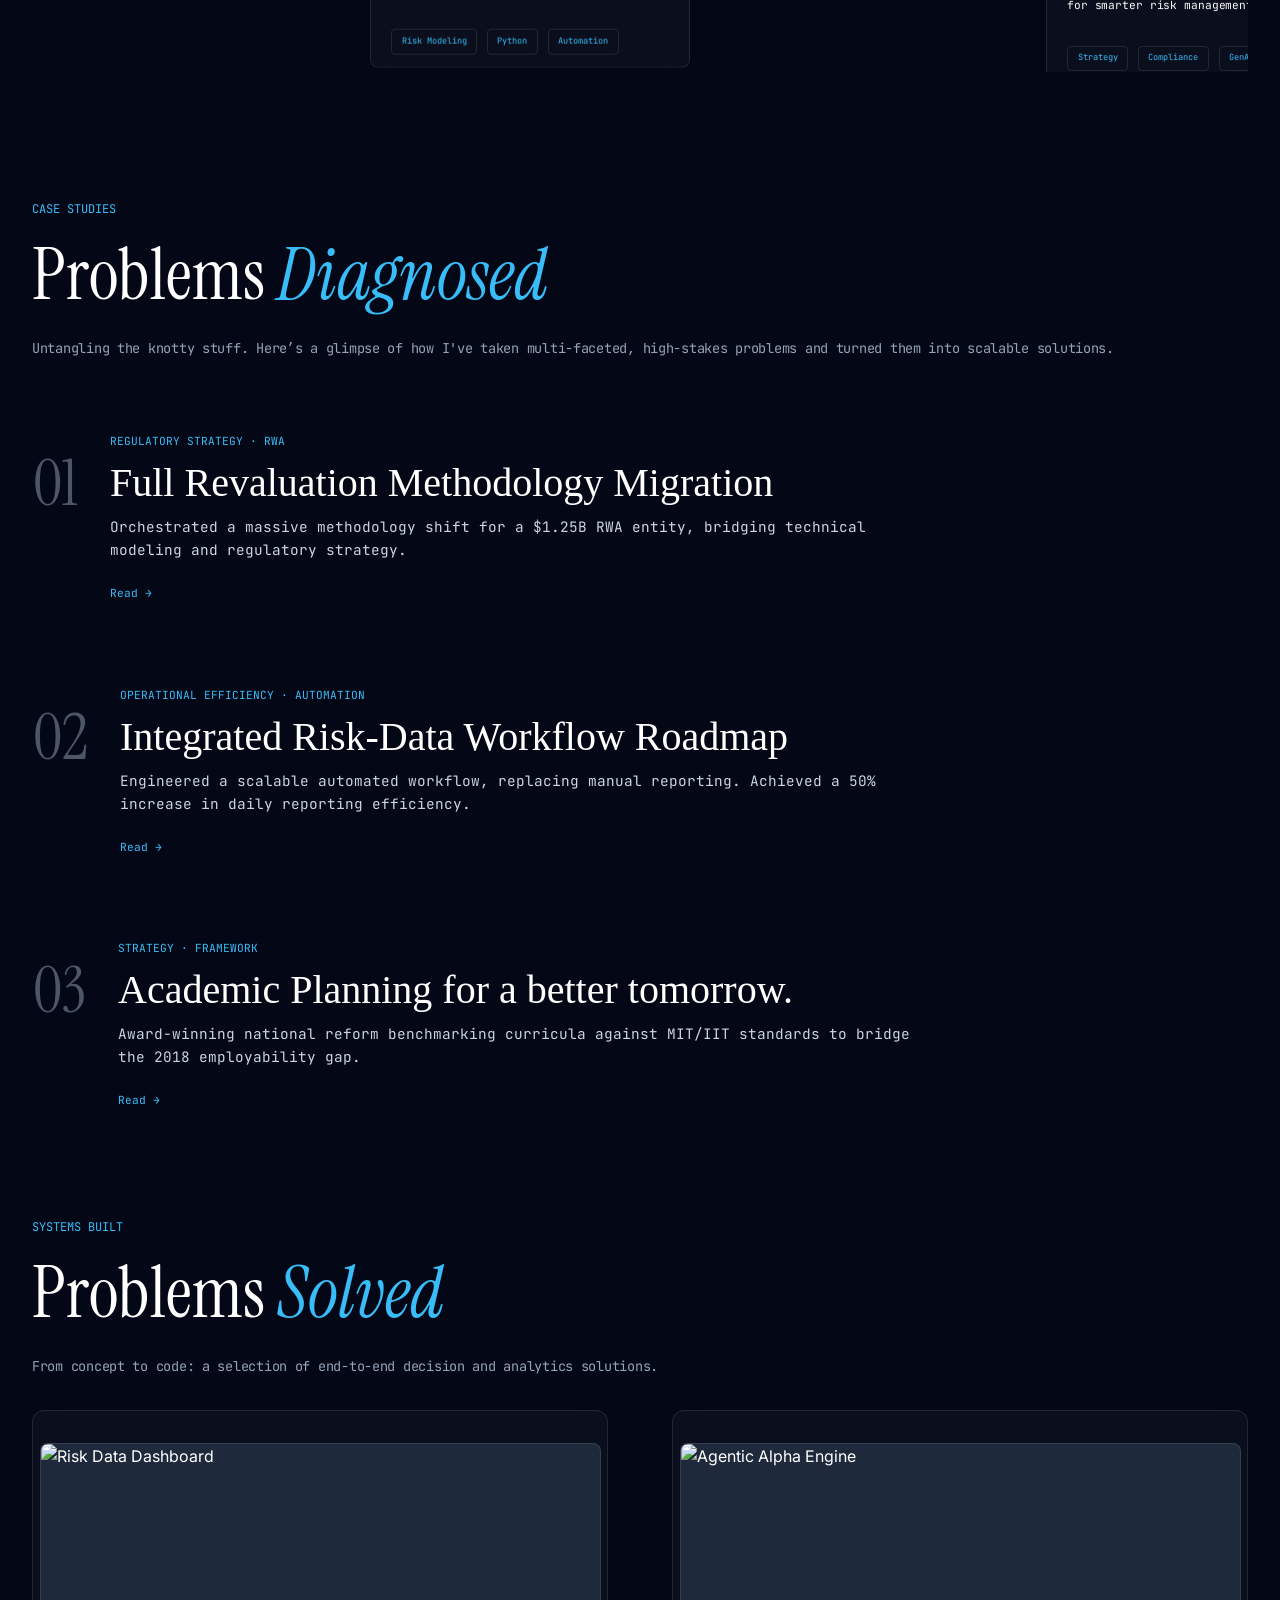
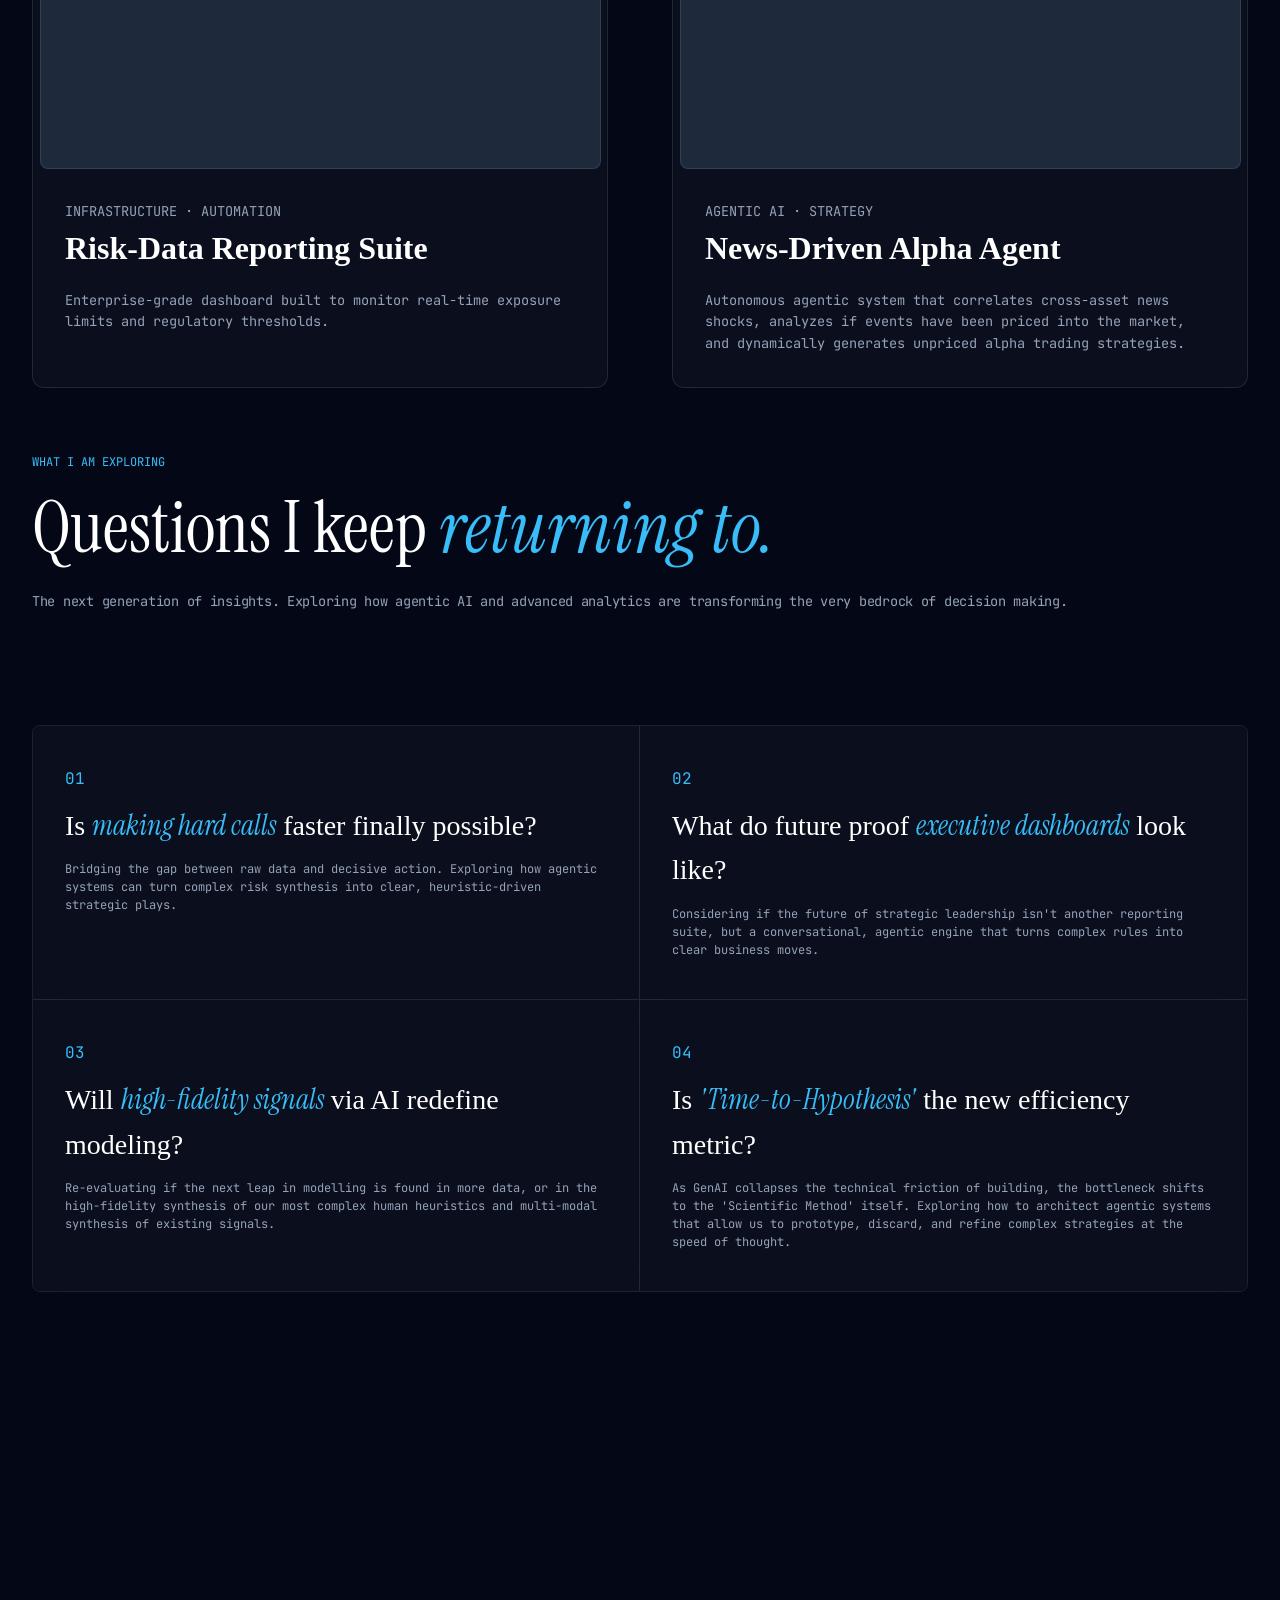
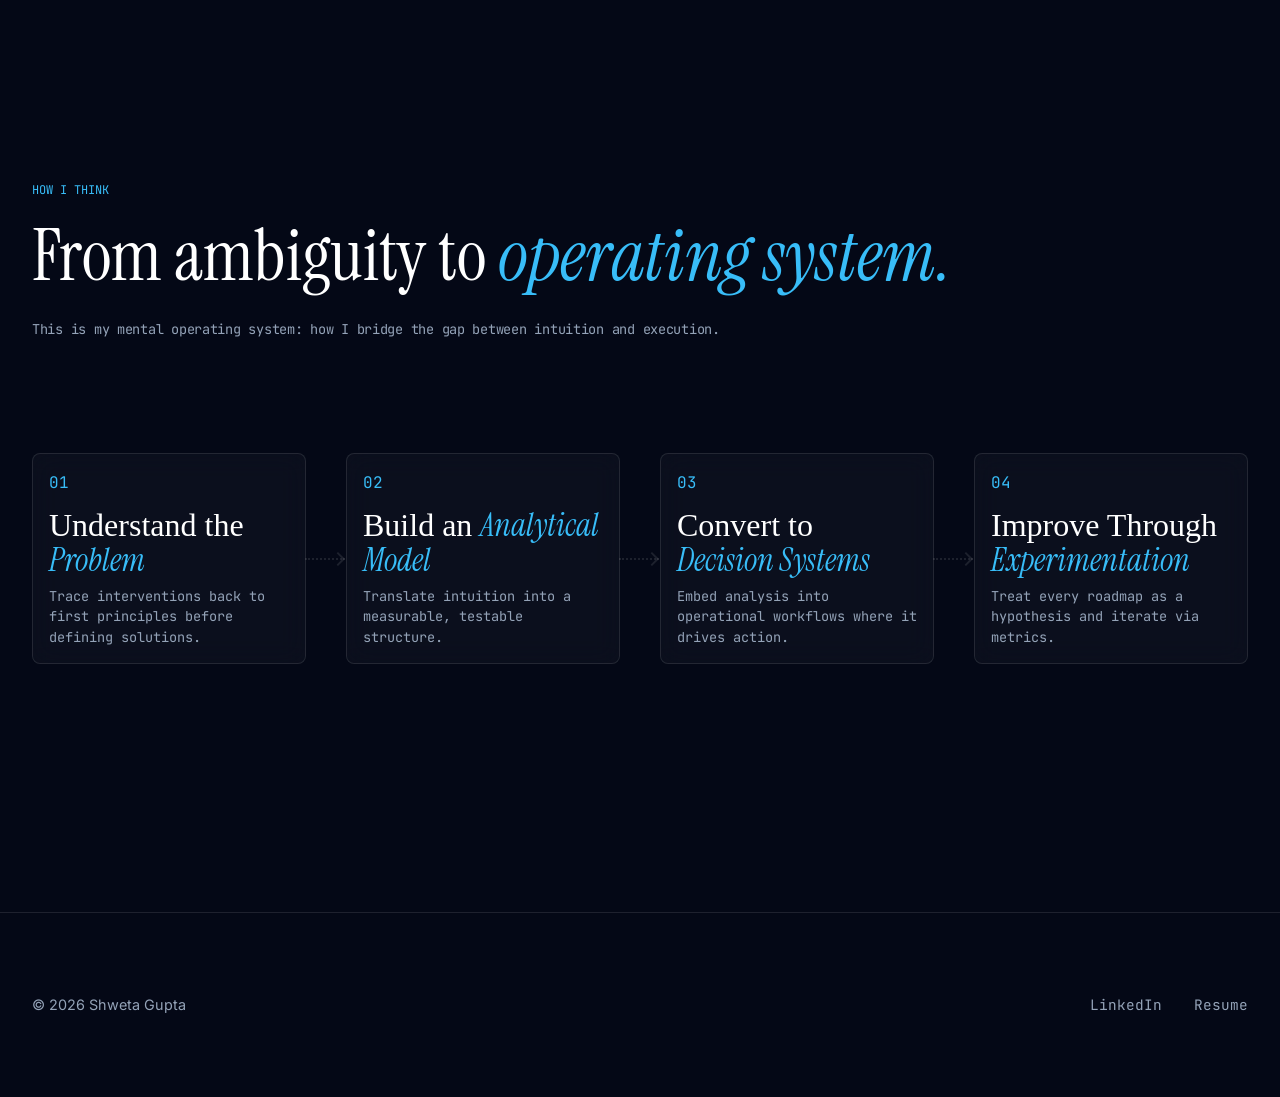
==== commit 9dbec8ee: "Comprehensive mobile responsiveness and navigation overhaul" ====
--- a/index.html
+++ b/index.html
@@ -17,7 +17,12 @@
     <nav>
         <div class="nav-container">
             <a href="index.html" class="logo">Shweta</a>
-            <ul class="nav-links">
+            <button class="hamburger" id="hamburger-toggle" aria-label="Toggle navigation">
+                <span></span>
+                <span></span>
+                <span></span>
+            </button>
+            <ul class="nav-links" id="nav-links-container">
                 <li><a href="#career">CAREER ARC</a></li>
                 <li><a href="#diagnosed">CASE STUDIES</a></li>
                 <li><a href="#solved">SYSTEMS</a></li>
@@ -54,7 +59,7 @@
         <section id="career" class="container reveal">
             <p class="section-label">CAREER ARC</p>
             <h2 class="section-title">Where I’ve <em>operated.</em></h2>
-            <p class="section-subtitle">My journey from technical roots to strategic leadership. (And keeping regulators
+            <p class="section-subtitle" style="margin-bottom: 1.5rem;">My journey from technical roots to strategic leadership. (And keeping regulators
                 happy along the way.)</p>
 
             <div class="timeline-wrapper">
--- a/style.css
+++ b/style.css
@@ -48,7 +48,8 @@
 
 .mono {
     font-family: var(--font-mono);
-    font-size: 0.75rem;
+    font-size: 0.65rem;
+    /* Reduced from 0.75rem */
     text-transform: uppercase;
     letter-spacing: 0.15em;
     color: var(--accent-color);
@@ -97,6 +98,40 @@
     color: var(--text-primary);
 }
 
+/* Hamburger Menu Icon */
+.hamburger {
+    display: none;
+    flex-direction: column;
+    justify-content: space-between;
+    width: 30px;
+    height: 20px;
+    background: transparent;
+    border: none;
+    cursor: pointer;
+    padding: 0;
+    z-index: 10001;
+}
+
+.hamburger span {
+    width: 100%;
+    height: 2px;
+    background-color: var(--text-primary);
+    transition: all 0.3s ease-in-out;
+}
+
+/* Hamburger Animation */
+.hamburger.active span:nth-child(1) {
+    transform: translateY(9px) rotate(45deg);
+}
+
+.hamburger.active span:nth-child(2) {
+    opacity: 0;
+}
+
+.hamburger.active span:nth-child(3) {
+    transform: translateY(-9px) rotate(-45deg);
+}
+
 /* Sections */
 section {
     min-height: 100vh;
@@ -166,12 +201,12 @@
 }
 
 .hero-content .tagline {
-    font-family: 'Space Mono', monospace;
-    font-size: 1rem;
-    font-weight: 400;
+    font-family: var(--font-mono);
+    font-size: 0.8rem;
+    font-weight: 500;
     letter-spacing: 0.15em;
     text-transform: uppercase;
-    color: var(--text-secondary);
+    color: var(--accent-color);
     margin-bottom: 2rem;
     display: block;
 }
@@ -244,7 +279,8 @@
 /* Horizontal Zigzag Timeline */
 .timeline-wrapper {
     position: relative;
-    padding: 10rem 0;
+    padding: 0 0 10rem 0;
+    /* Removed top padding to reduce gap */
     overflow-x: auto;
     scrollbar-width: none;
 }
@@ -499,8 +535,10 @@
     display: block;
     border: 1px solid var(--border-color);
     overflow: hidden;
-    width: 110%; /* Increase placeholder size slightly as permitted */
-    margin-left: -5%; /* Center the overflow */
+    width: 110%;
+    /* Increase placeholder size slightly as permitted */
+    margin-left: -5%;
+    /* Center the overflow */
 }
 
 .mockup-gif {
@@ -533,8 +571,13 @@
 }
 
 @keyframes progress-fill {
-    from { width: 0%; }
-    to { width: 100%; }
+    from {
+        width: 0%;
+    }
+
+    to {
+        width: 100%;
+    }
 }
 
 .progress-bar.active {
@@ -567,7 +610,8 @@
 .exploring-grid .step {
     background: rgba(255, 255, 255, 0.03);
     backdrop-filter: blur(12px);
-    padding: 1.5rem;
+    padding: 2.5rem 2rem;
+    /* Increased padding */
     display: flex;
     flex-direction: column;
     justify-content: flex-start;
@@ -922,7 +966,7 @@
 
 .section-mono-label {
     font-family: var(--font-mono);
-    font-size: 0.75rem;
+    font-size: 0.65rem;
     color: var(--accent-color);
     margin-bottom: 1rem;
     display: block;
@@ -1019,6 +1063,223 @@
 }
 
 @media (max-width: 768px) {
+
+    /* Layout & Global */
+    .container {
+        padding: 0 1.5rem;
+    }
+
+    /* Typography - Fluid */
+    h1.name {
+        font-size: clamp(3rem, 15vw, 4.5rem);
+        margin-bottom: 0.5rem;
+    }
+
+    .tagline {
+        font-size: 0.7rem !important;
+        margin-bottom: 1rem !important;
+    }
+
+    .hero-subtitle {
+        font-size: clamp(1rem, 4vw, 1.25rem);
+        line-height: 1.4;
+    }
+
+    .section-title {
+        font-size: clamp(1.75rem, 8vw, 2.25rem);
+    }
+
+    .huge-title {
+        font-size: clamp(1.5rem, 7vw, 2.5rem);
+    }
+
+    .section-subtitle {
+        margin-bottom: 3.5rem;
+        /* Standardized spacing before section content */
+        font-size: 0.8rem;
+    }
+
+    section {
+        padding: 10rem 0;
+        /* Restored to 10rem to satisfy 'much more space' request */
+        min-height: auto;
+    }
+
+    #career,
+    #diagnosed {
+        margin-top: 4rem;
+    }
+
+    #exploring {
+        margin-top: 10rem;
+        /* Increased to ensure distinct separation from Systems */
+    }
+
+    .hero-subtitle,
+    .hero-highlights p {
+        white-space: normal !important;
+    }
+
+    /* Navigation - Hamburger Overhaul */
+    .nav-container {
+        padding: 0.75rem 1.5rem;
+        /* Reduced from 1.25rem */
+        flex-direction: row;
+        justify-content: space-between;
+        align-items: center;
+    }
+
+    .logo {
+        font-size: 1.25rem;
+        /* Reduced from 1.5rem */
+    }
+
+    .hamburger {
+        display: flex;
+    }
+
+    .nav-links {
+        position: fixed;
+        top: 0;
+        right: -100%;
+        width: 80%;
+        height: 100vh;
+        background: rgba(4, 8, 22, 0.98);
+        backdrop-filter: blur(20px);
+        flex-direction: column;
+        justify-content: center;
+        align-items: center;
+        gap: 2.5rem;
+        transition: 0.4s cubic-bezier(0.16, 1, 0.3, 1);
+        z-index: 10000;
+        border-left: 1px solid var(--border-color);
+        box-shadow: -10px 0 30px rgba(0, 0, 0, 0.5);
+    }
+
+    .nav-links.active {
+        right: 0;
+    }
+
+    .nav-links a {
+        font-size: 1rem;
+        letter-spacing: 0.2em;
+    }
+
+    /* Hero */
+    .tagline {
+        font-size: 0.75rem !important;
+        margin-bottom: 1.5rem !important;
+        color: var(--accent-color) !important;
+    }
+
+    .hero-highlights p {
+        font-size: 0.8rem;
+        margin-bottom: 0.25rem;
+        /* Tighter highlights */
+    }
+
+    .hero-actions {
+        flex-direction: column;
+        width: 100%;
+        gap: 0.5rem;
+        /* Even tighter gap */
+    }
+
+    .btn {
+        width: 100%;
+        text-align: center;
+        justify-content: center;
+        padding: 0.75rem 1.25rem;
+        /* Smaller padding */
+        font-size: 0.75rem;
+        /* Smaller font */
+    }
+
+    /* Career Arc */
+    .chapter-card {
+        padding: 1.5rem;
+    }
+
+    .chapter-card h3 {
+        font-size: 1.25rem;
+    }
+
+    /* Case Studies */
+    .case-item {
+        flex-direction: column;
+        gap: 1rem;
+        padding: 2rem 1rem;
+        margin: 0;
+        /* Remove negative margins */
+    }
+
+    .case-num {
+        font-size: 2.5rem;
+        opacity: 0.3;
+    }
+
+    .case-item h3 {
+        font-size: clamp(1.25rem, 6vw, 1.75rem);
+        line-height: 1.2;
+    }
+
+    /* Systems Built */
+    .system-info h3 {
+        font-size: 1.5rem;
+    }
+
+    .mockup-img.dashboard-demo {
+        width: 100% !important;
+        margin: 0 !important;
+        border-radius: 8px;
+    }
+
+    /* Exploring Section - Padding Fix */
+    .exploring-grid {
+        margin: 3rem 0;
+        border-radius: 12px;
+        overflow: hidden;
+    }
+
+    .exploring-grid .step {
+        padding: 2.5rem 2rem;
+        /* Increased padding to match global fix */
+        border-right: none;
+        border-bottom: 1px solid var(--border-color);
+    }
+
+    .exploring-grid .step:last-child {
+        border-bottom: none;
+    }
+
+    .cyclic-grid {
+        grid-template-columns: 1fr;
+        gap: 1.5rem;
+    }
+
+    .cyclic-grid .step {
+        padding: 1.5rem;
+    }
+
+    .cyclic-grid .step:not(:last-child)::after {
+        display: block;
+        content: '↓';
+        position: absolute;
+        top: 100%;
+        /* Position from bottom edge */
+        left: 50%;
+        transform: translateX(-50%);
+        height: 1.5rem;
+        /* Match gap */
+        line-height: 1.5rem;
+        font-size: 1.75rem;
+        color: var(--accent-color);
+        opacity: 0.7;
+        z-index: 10;
+        pointer-events: none;
+    }
+
+    /* Article Pages Specific */
     .article-header h1 {
         font-size: 2.5rem;
     }
@@ -1026,6 +1287,33 @@
     .article-section h2,
     .diagnostic-box h3 {
         font-size: 1.75rem;
+    }
+
+    /* Footer - Reduced Size */
+    footer {
+        padding: 3rem 0;
+    }
+
+    .footer-content {
+        flex-direction: column;
+        gap: 1.5rem;
+        text-align: center;
+    }
+
+    .footer-links {
+        gap: 1.5rem;
+    }
+
+    .case-footer-nav {
+        padding: 2rem 0;
+        margin-top: 4rem;
+        flex-direction: column;
+        gap: 2rem;
+        text-align: center;
+    }
+
+    .footer-nav-links {
+        gap: 1.5rem;
     }
 }
 
@@ -1055,22 +1343,11 @@
 }
 
 @media (max-width: 900px) {
-    .container {
-        padding: 0 2rem;
-    }
-
-    .nav-container {
-        padding: 1.5rem 2rem;
-    }
-
     .horizontal-zigzag {
         flex-direction: column;
-        gap: 2rem;
-    }
-
-    .hero-subtitle {
-        white-space: normal;
-        font-size: 1.4rem;
+        gap: 2.5rem;
+        padding: 2rem 0;
+        min-width: auto;
     }
 
     .chapter-card {
@@ -1085,20 +1362,15 @@
     }
 
     .systems-grid,
-    .exploring-grid,
-    .cyclic-grid {
+    .exploring-grid {
         grid-template-columns: 1fr;
         gap: 2rem;
-    }
-
-    .cyclic-grid .step:not(:last-child)::after,
-    .cyclic-grid .step:not(:last-child)::before {
-        display: none;
     }
 
     .exploring-grid .step {
         border-right: none;
         border-bottom: 1px solid var(--border-color);
+        padding: 2.5rem 2rem;
     }
 
     .exploring-grid .step:last-child {
@@ -1106,7 +1378,7 @@
     }
 
     .flowchart-wrapper {
-        padding: 1.5rem;
+        padding: 1rem;
     }
 }
 
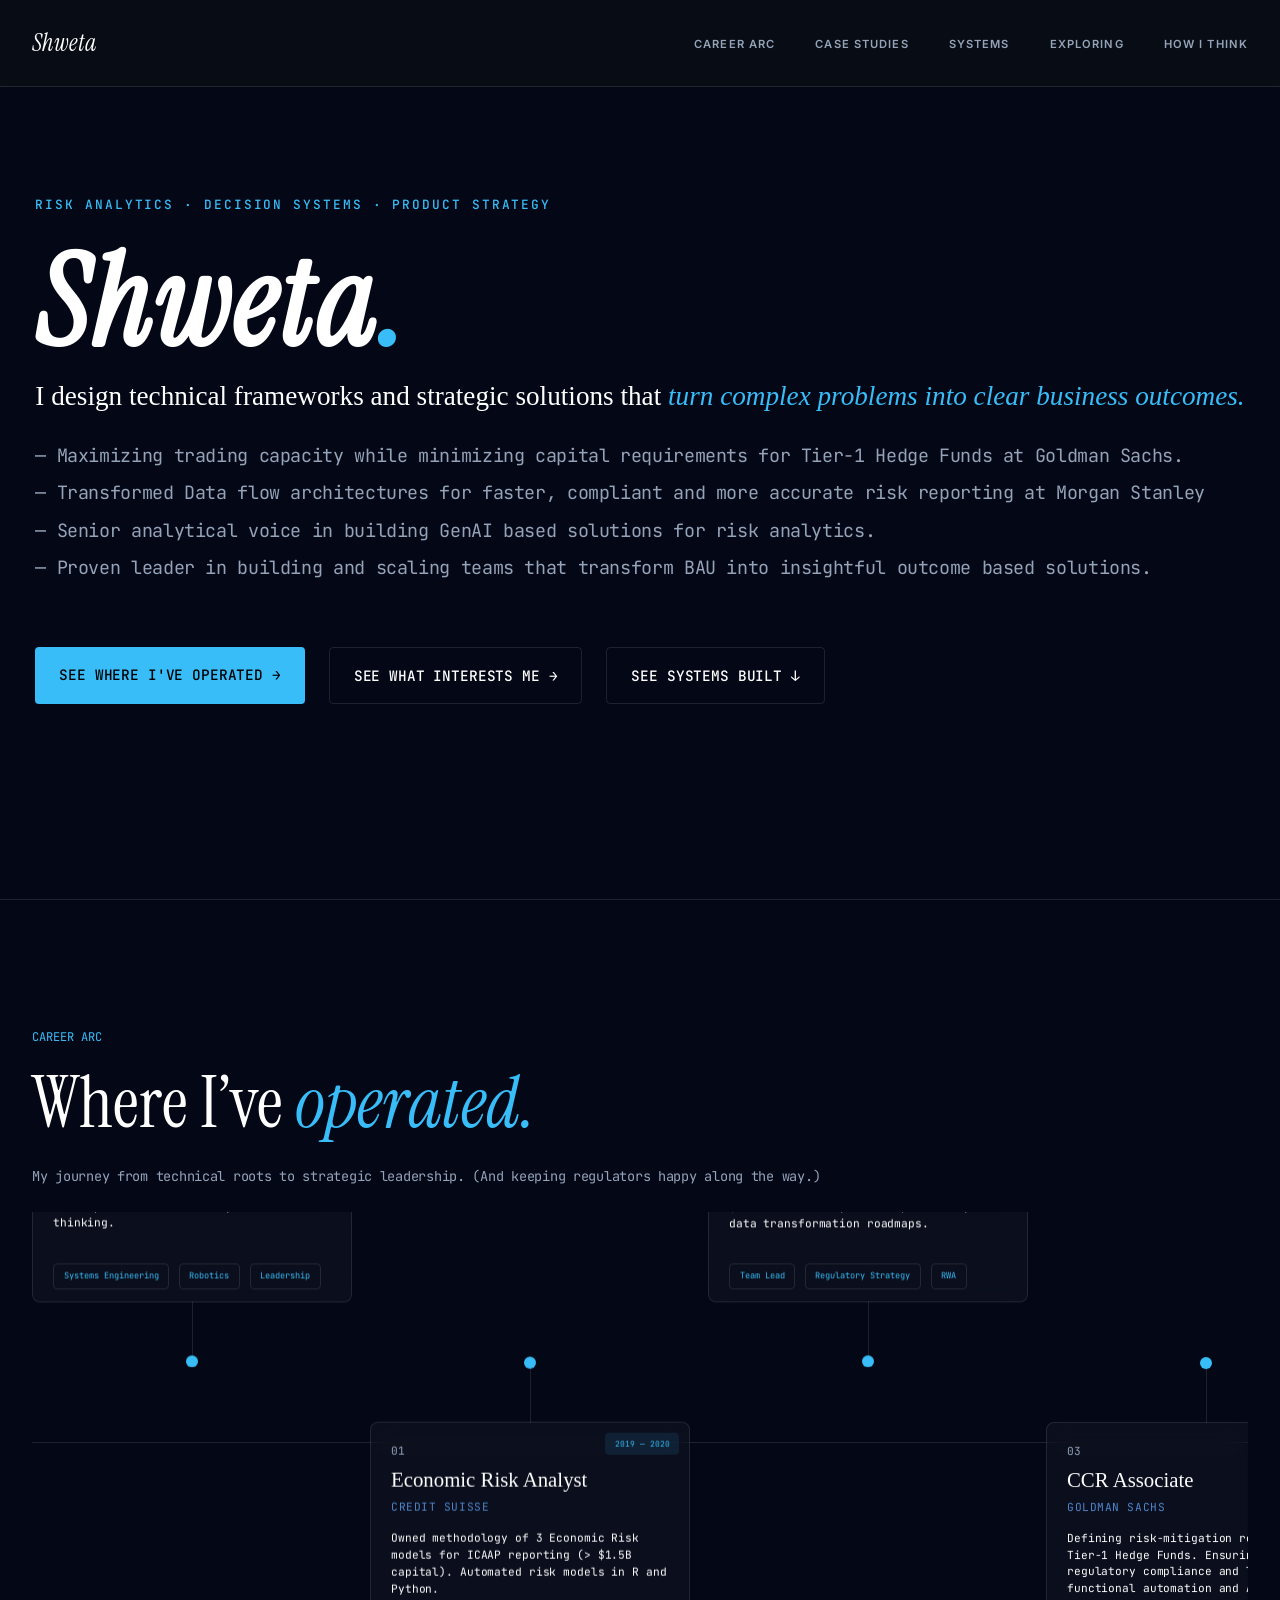
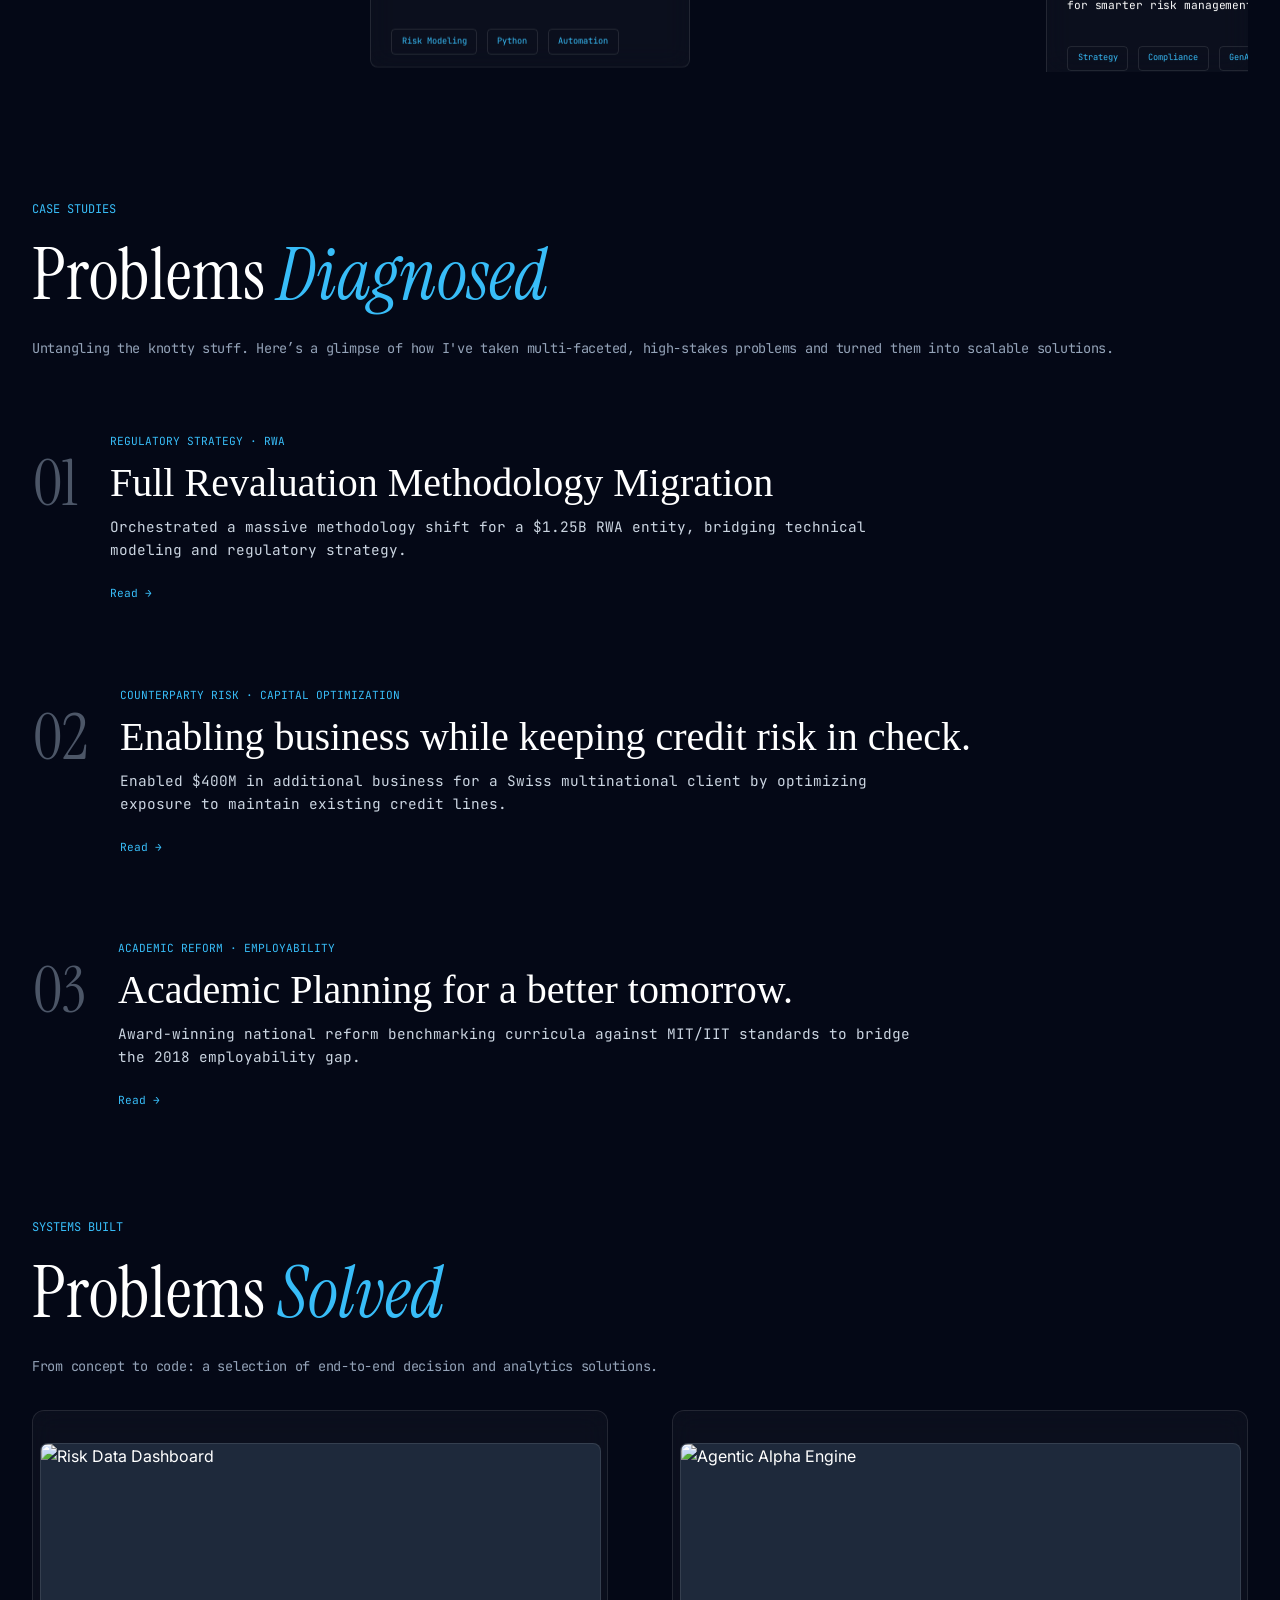
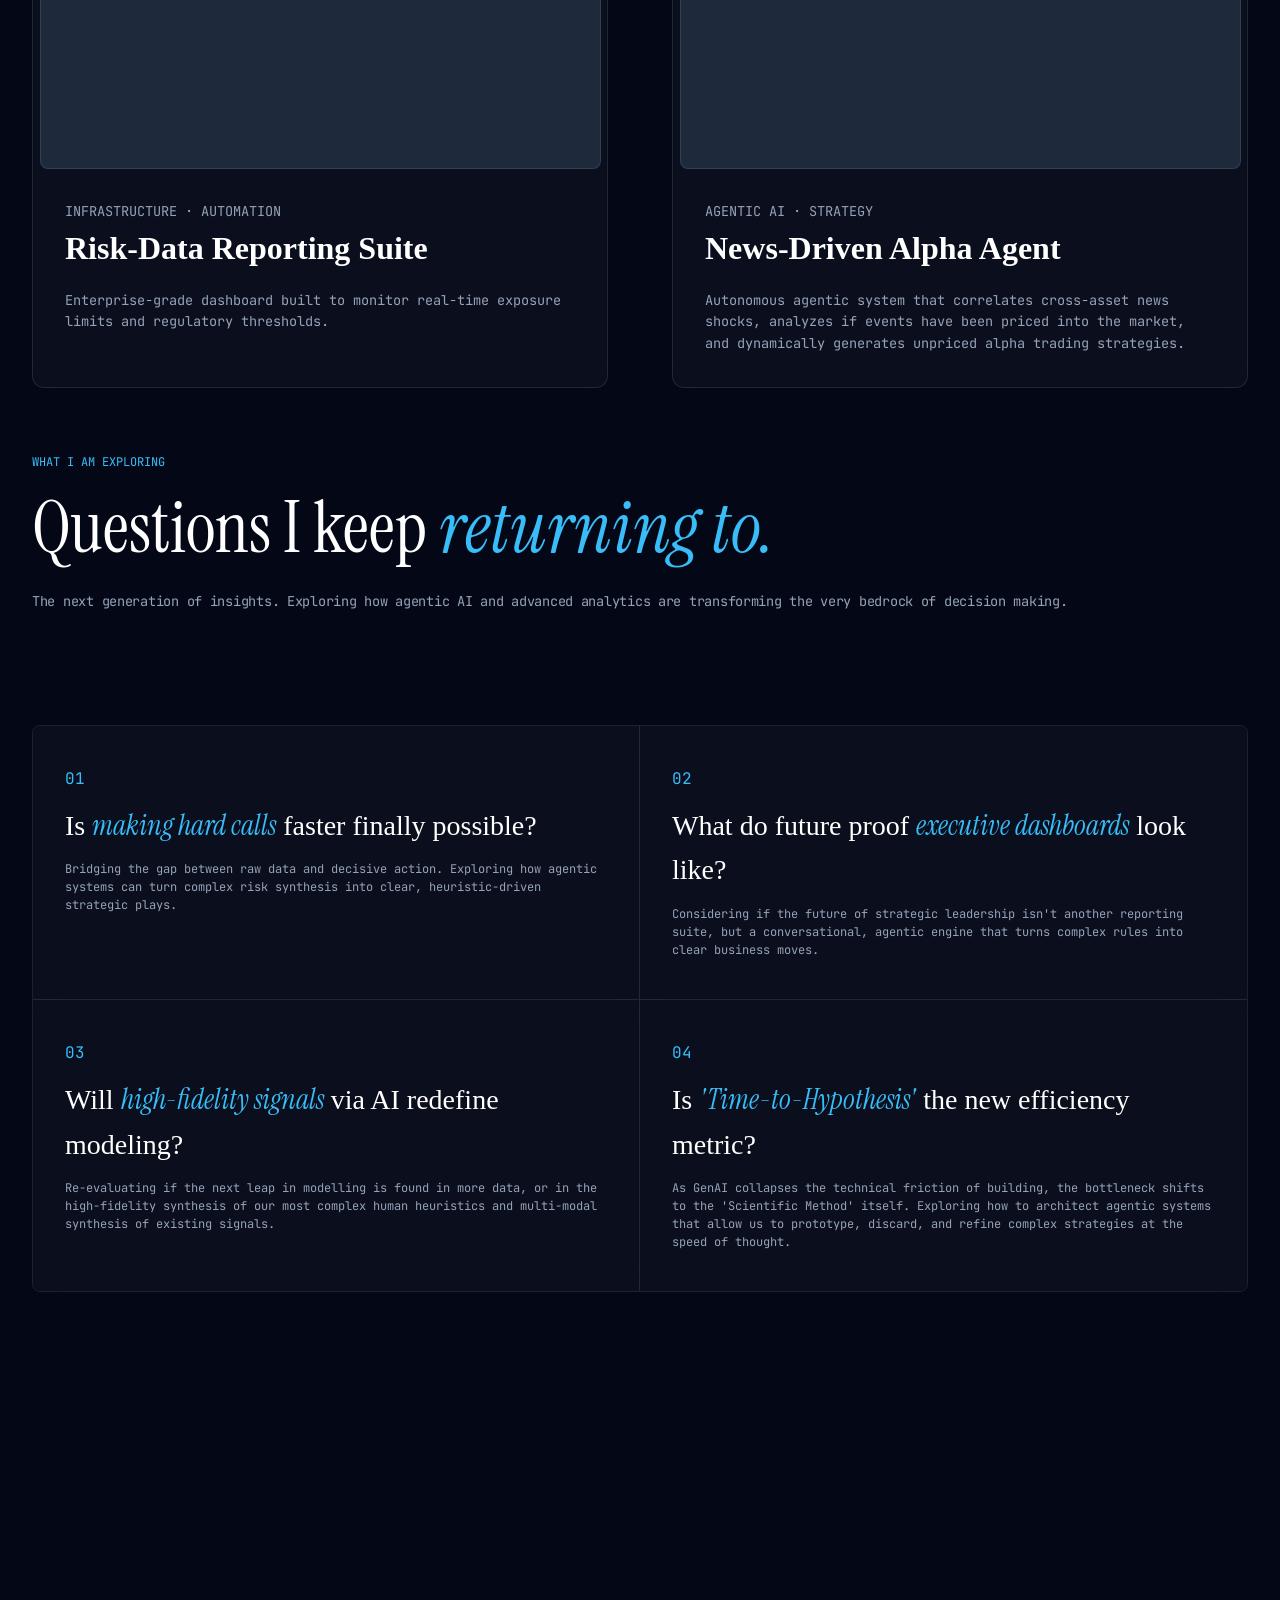
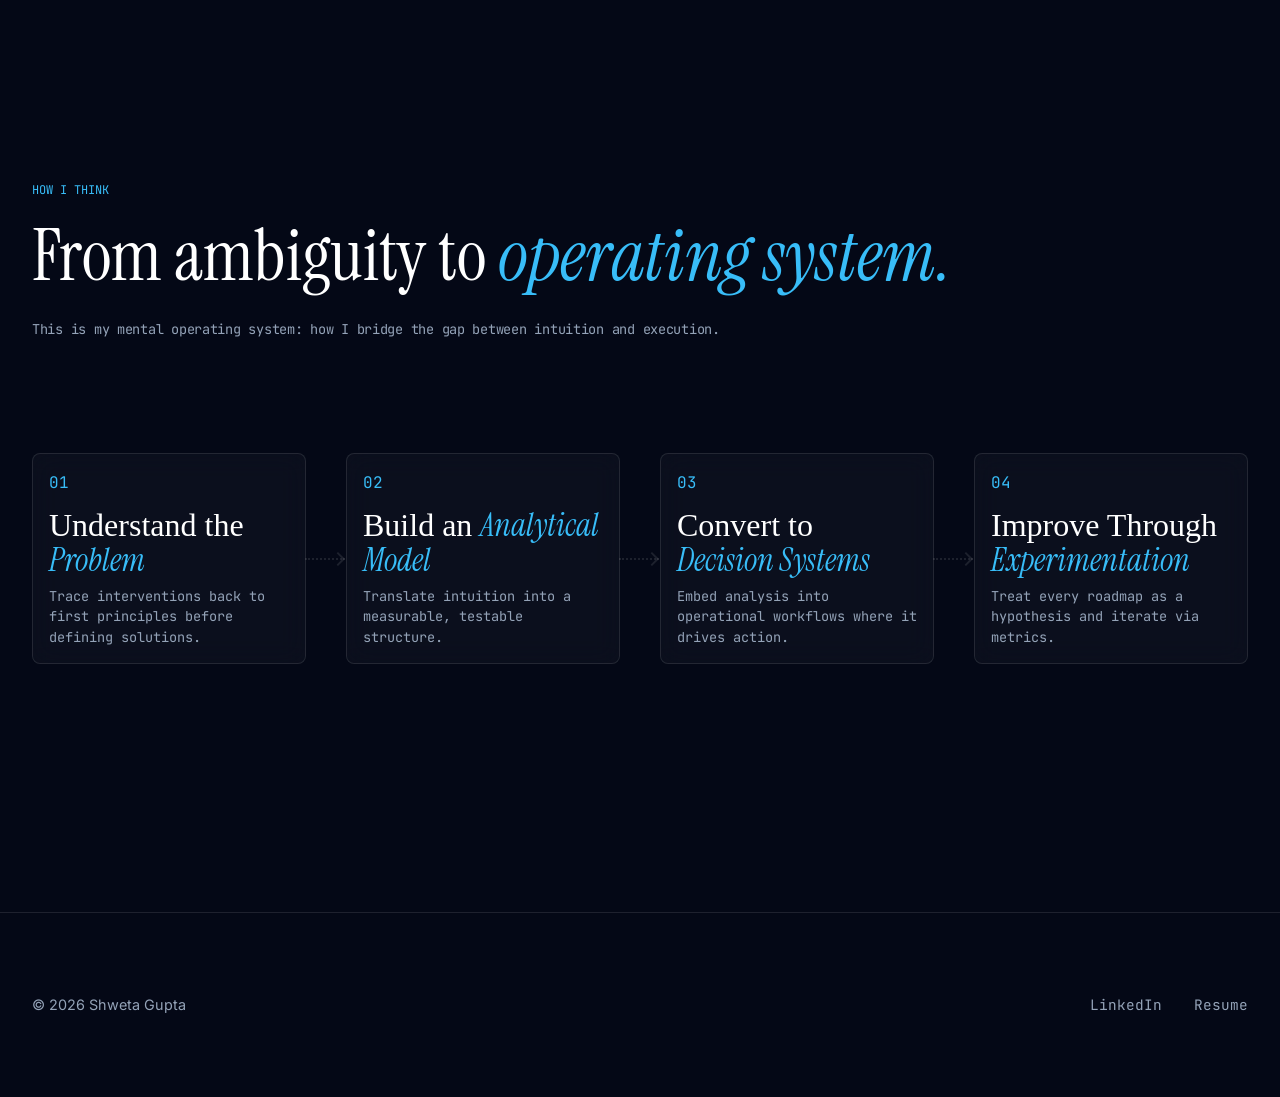
==== commit 0a92014c: "Update portfolio with recent changes" ====
--- a/index.html
+++ b/index.html
@@ -59,7 +59,8 @@
         <section id="career" class="container reveal">
             <p class="section-label">CAREER ARC</p>
             <h2 class="section-title">Where I’ve <em>operated.</em></h2>
-            <p class="section-subtitle" style="margin-bottom: 1.5rem;">My journey from technical roots to strategic leadership. (And keeping regulators
+            <p class="section-subtitle" style="margin-bottom: 1.5rem;">My journey from technical roots to strategic
+                leadership. (And keeping regulators
                 happy along the way.)</p>
 
             <div class="timeline-wrapper">
@@ -96,7 +97,7 @@
                         <span class="chapter-num">02</span>
                         <h3>Associate & Team Lead</h3>
                         <span class="subtitle">Morgan Stanley</span>
-                        <p class="desc">Managed a 4-member cross-asset team. Orchestrated strategic migration for $1.25B
+                        <p class="desc">Managed a 3-member cross-asset team. Orchestrated strategic migration for $1.25B
                             RWA entity. Developed entity-wide data transformation roadmaps.</p>
                         <div class="tags">
                             <span>Team Lead</span><span>Regulatory Strategy</span><span>RWA</span>
@@ -141,10 +142,10 @@
                 <div class="case-item">
                     <span class="case-num">02</span>
                     <div class="case-content">
-                        <p class="case-meta">OPERATIONAL EFFICIENCY · AUTOMATION</p>
-                        <h3>Integrated Risk-Data Workflow Roadmap</h3>
-                        <p class="case-desc">Engineered a scalable automated workflow, replacing manual reporting.
-                            Achieved a 50% increase in daily reporting efficiency.</p>
+                        <p class="case-meta">COUNTERPARTY RISK · CAPITAL OPTIMIZATION</p>
+                        <h3>Enabling business while keeping credit risk in check. </h3>
+                        <p class="case-desc">Enabled $400M in additional business for a Swiss multinational client by
+                            optimizing exposure to maintain existing credit lines.</p>
                         <a href="case2.html" target="_blank" class="read-link">Read →</a>
                     </div>
                 </div>
@@ -152,7 +153,7 @@
                 <div class="case-item">
                     <span class="case-num">03</span>
                     <div class="case-content">
-                        <p class="case-meta">STRATEGY · FRAMEWORK</p>
+                        <p class="case-meta">ACADEMIC REFORM · EMPLOYABILITY</p>
                         <h3>Academic Planning for a better tomorrow.</h3>
                         <p class="case-desc">Award-winning national reform benchmarking curricula against MIT/IIT
                             standards to bridge the 2018 employability gap.</p>
@@ -173,7 +174,8 @@
             <div class="systems-grid">
                 <div class="system-block" id="dashboard-system">
                     <div class="mockup">
-                        <img src="dashboard_demo_v2_1775485594389.webp" alt="Risk Data Dashboard" class="mockup-img dashboard-demo">
+                        <img src="dashboard_demo_v2_1775485594389.webp" alt="Risk Data Dashboard"
+                            class="mockup-img dashboard-demo">
                         <div class="progress-container">
                             <div class="progress-bar"></div>
                         </div>
@@ -188,7 +190,8 @@
 
                 <div class="system-block" id="alpha-agent-system">
                     <div class="mockup">
-                        <img src="eurozone_crisis_demo_1775488881816.webp" alt="Agentic Alpha Engine" class="mockup-img dashboard-demo">
+                        <img src="eurozone_crisis_demo_1775488881816.webp" alt="Agentic Alpha Engine"
+                            class="mockup-img dashboard-demo">
                         <div class="progress-container">
                             <div class="progress-bar"></div>
                         </div>
@@ -276,7 +279,8 @@
             <p>© 2026 Shweta Gupta</p>
             <div class="footer-links">
                 <a href="https://www.linkedin.com/in/shwetagupta1911/" target="_blank">LinkedIn</a>
-                <a href="https://drive.google.com/file/d/1JI1RJRkCQ41tu53hZUmBy1uWU3J_yPUE/view?usp=sharing" target="_blank">Resume</a>
+                <a href="https://drive.google.com/file/d/1JI1RJRkCQ41tu53hZUmBy1uWU3J_yPUE/view?usp=sharing"
+                    target="_blank">Resume</a>
             </div>
         </div>
     </footer>
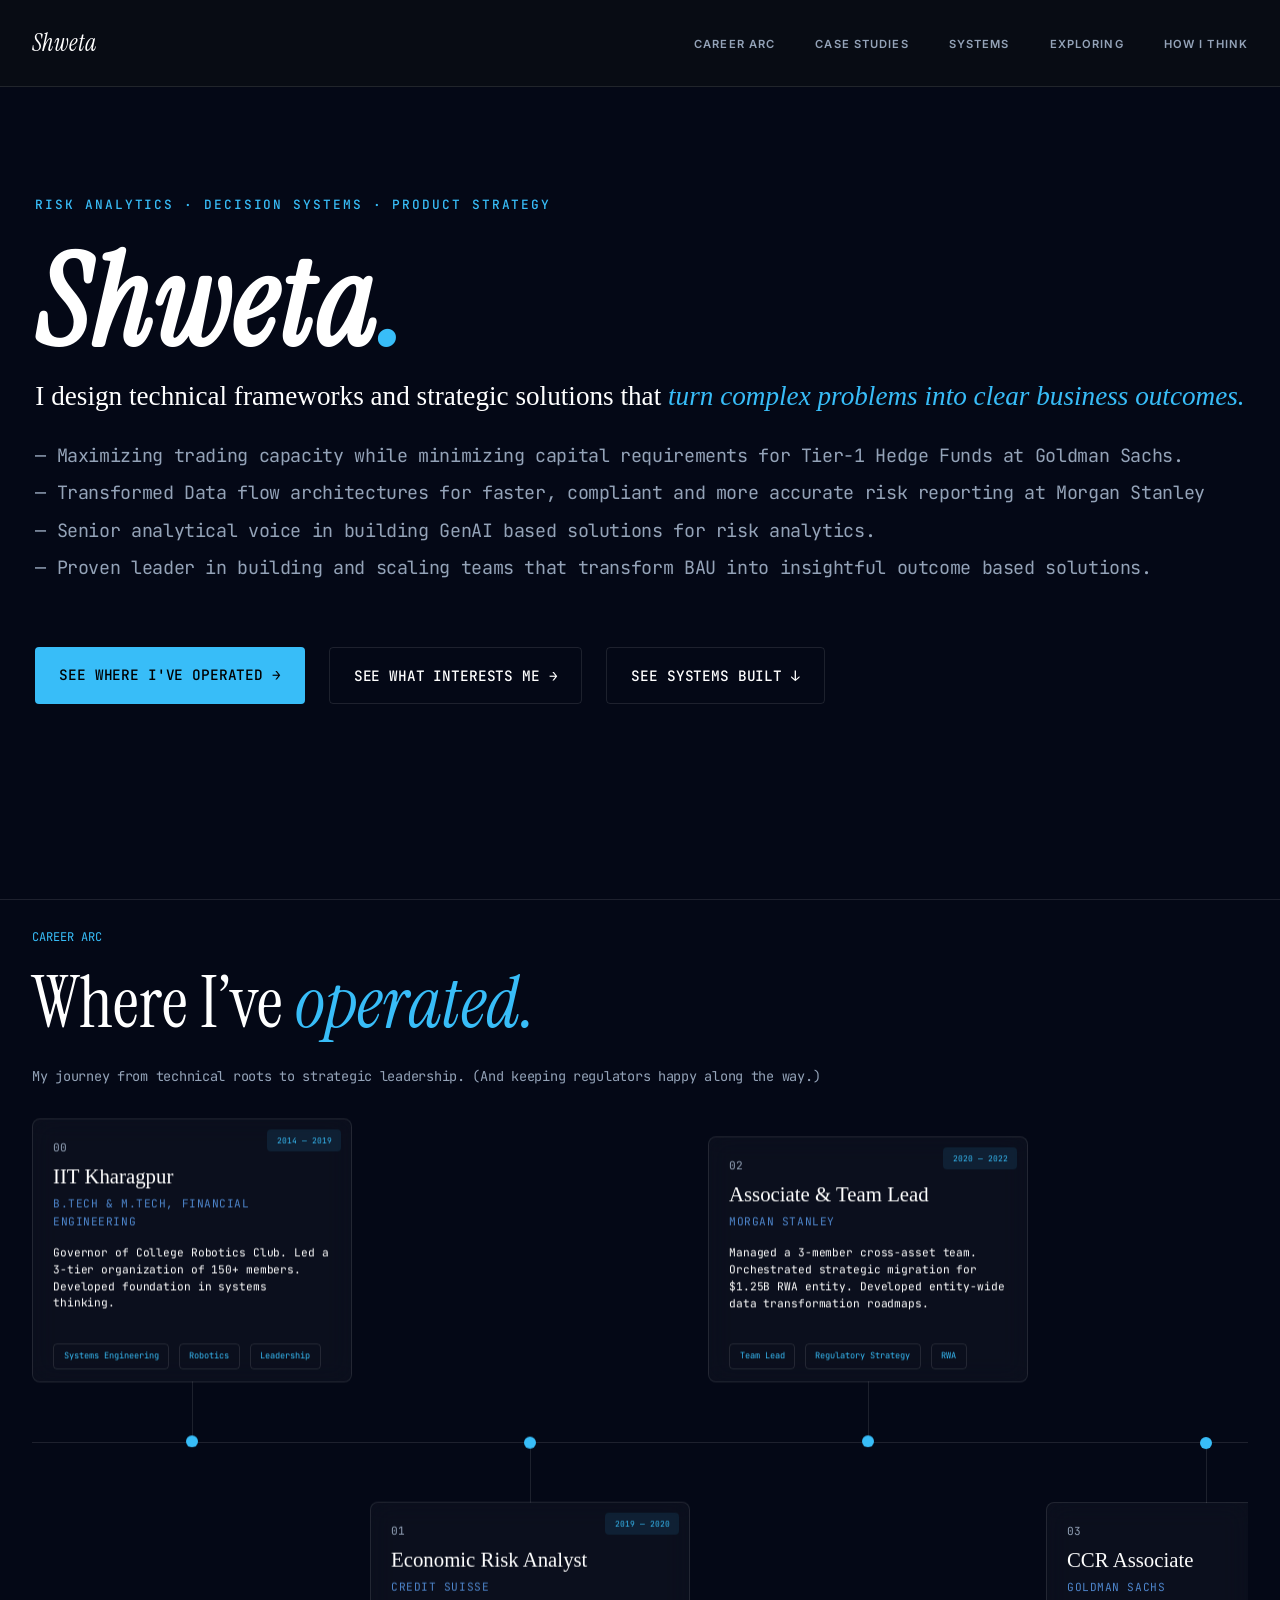
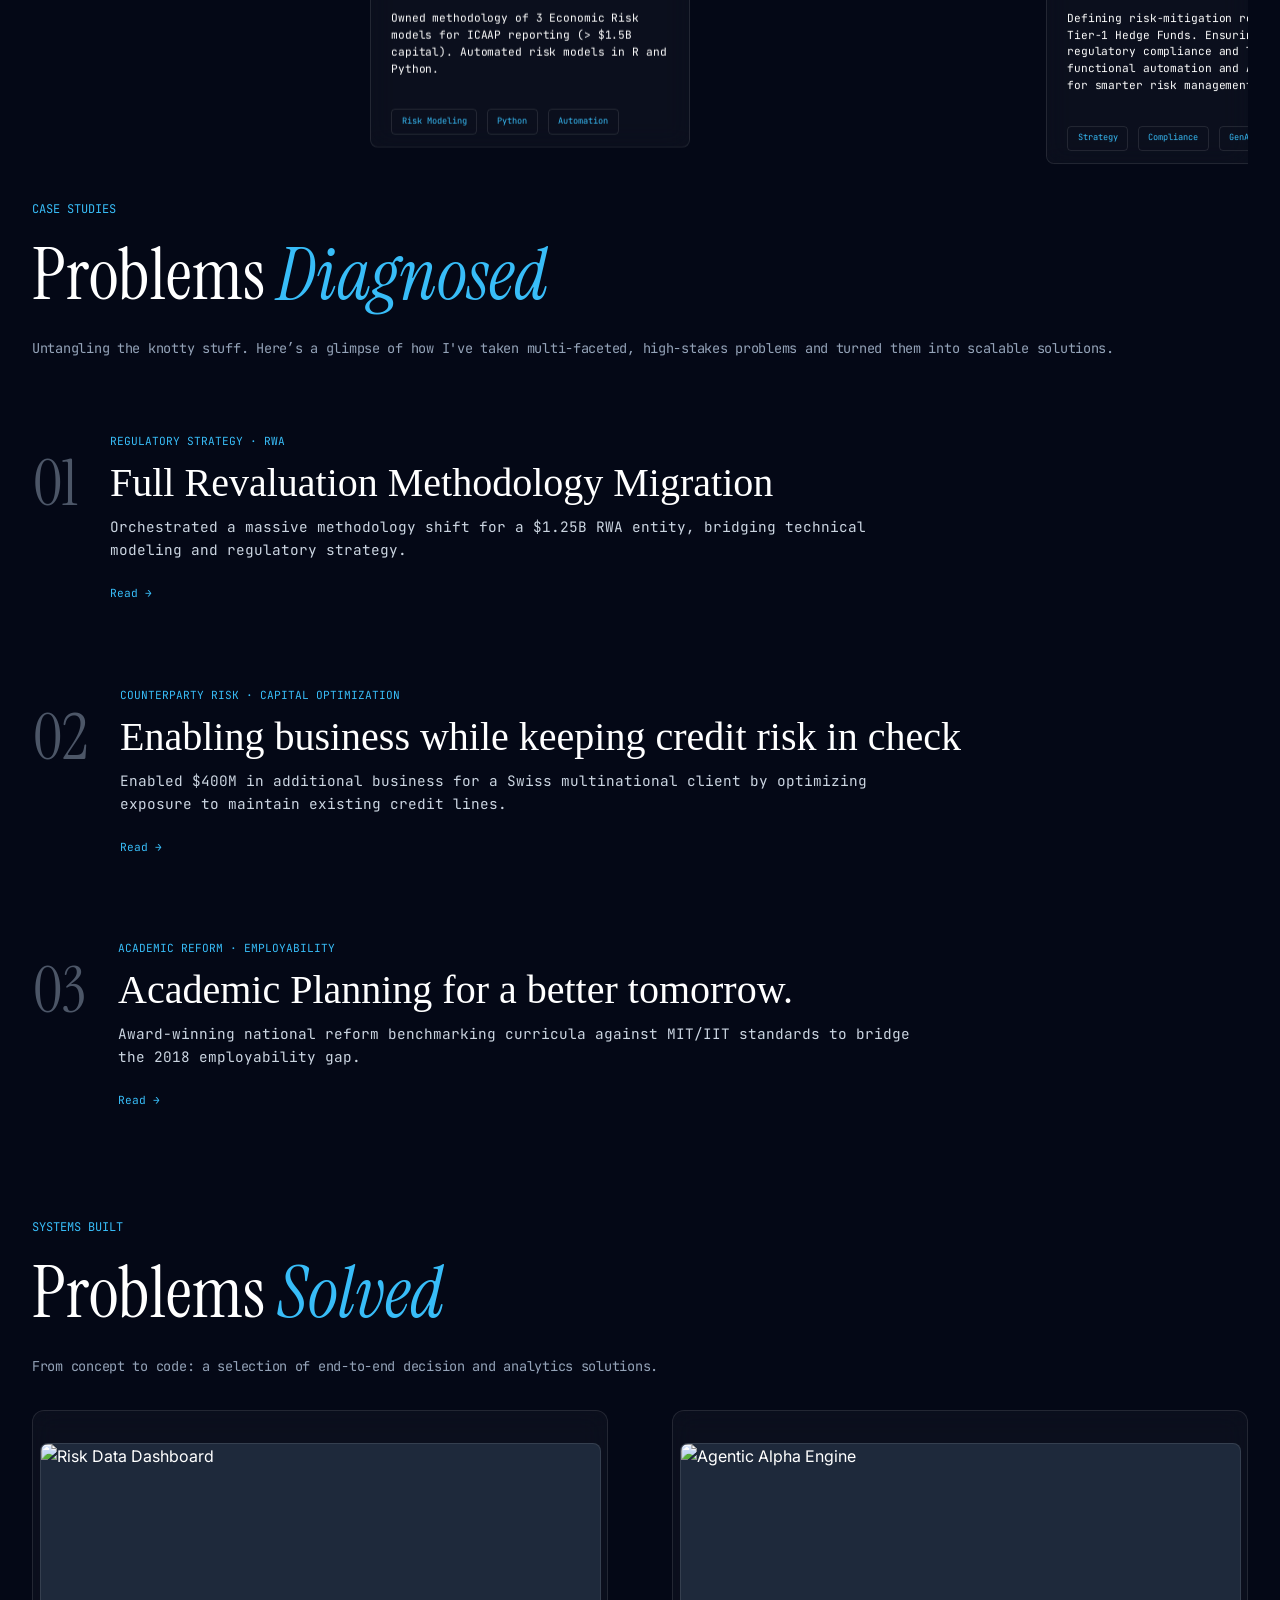
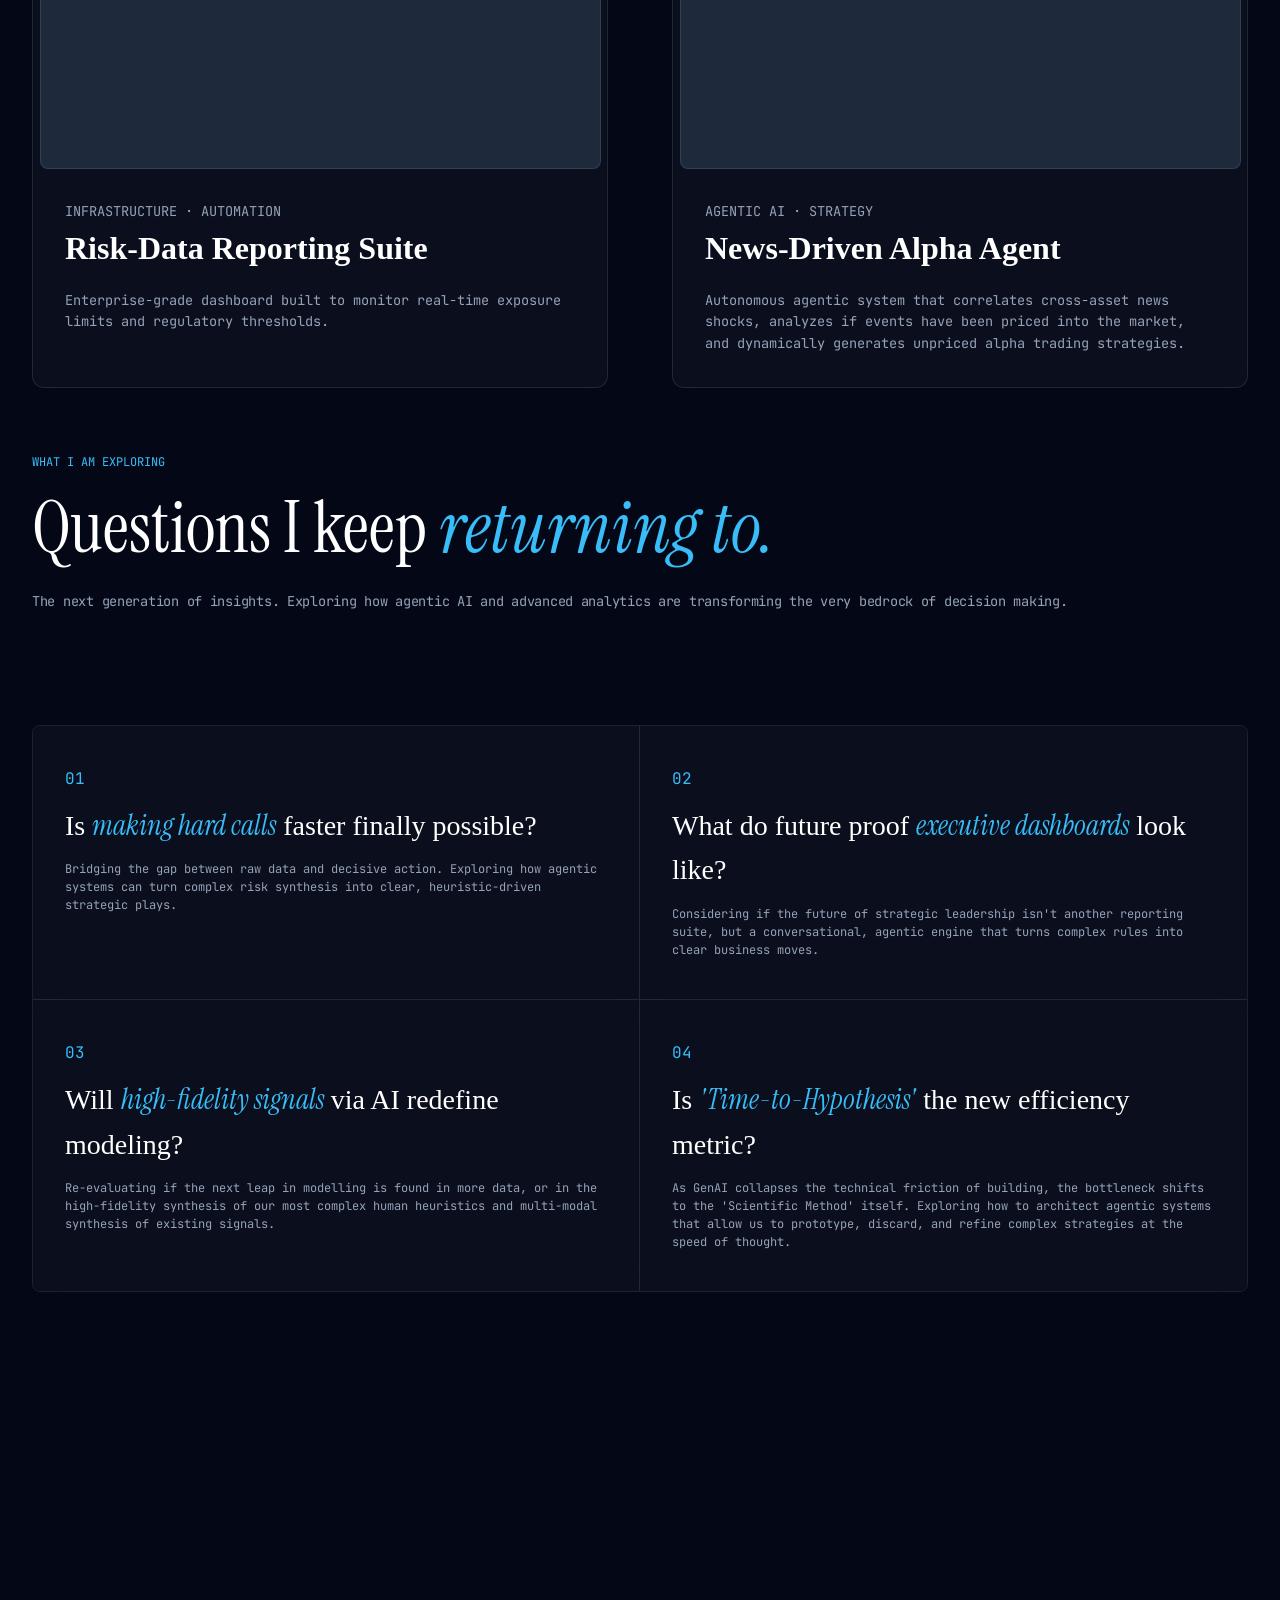
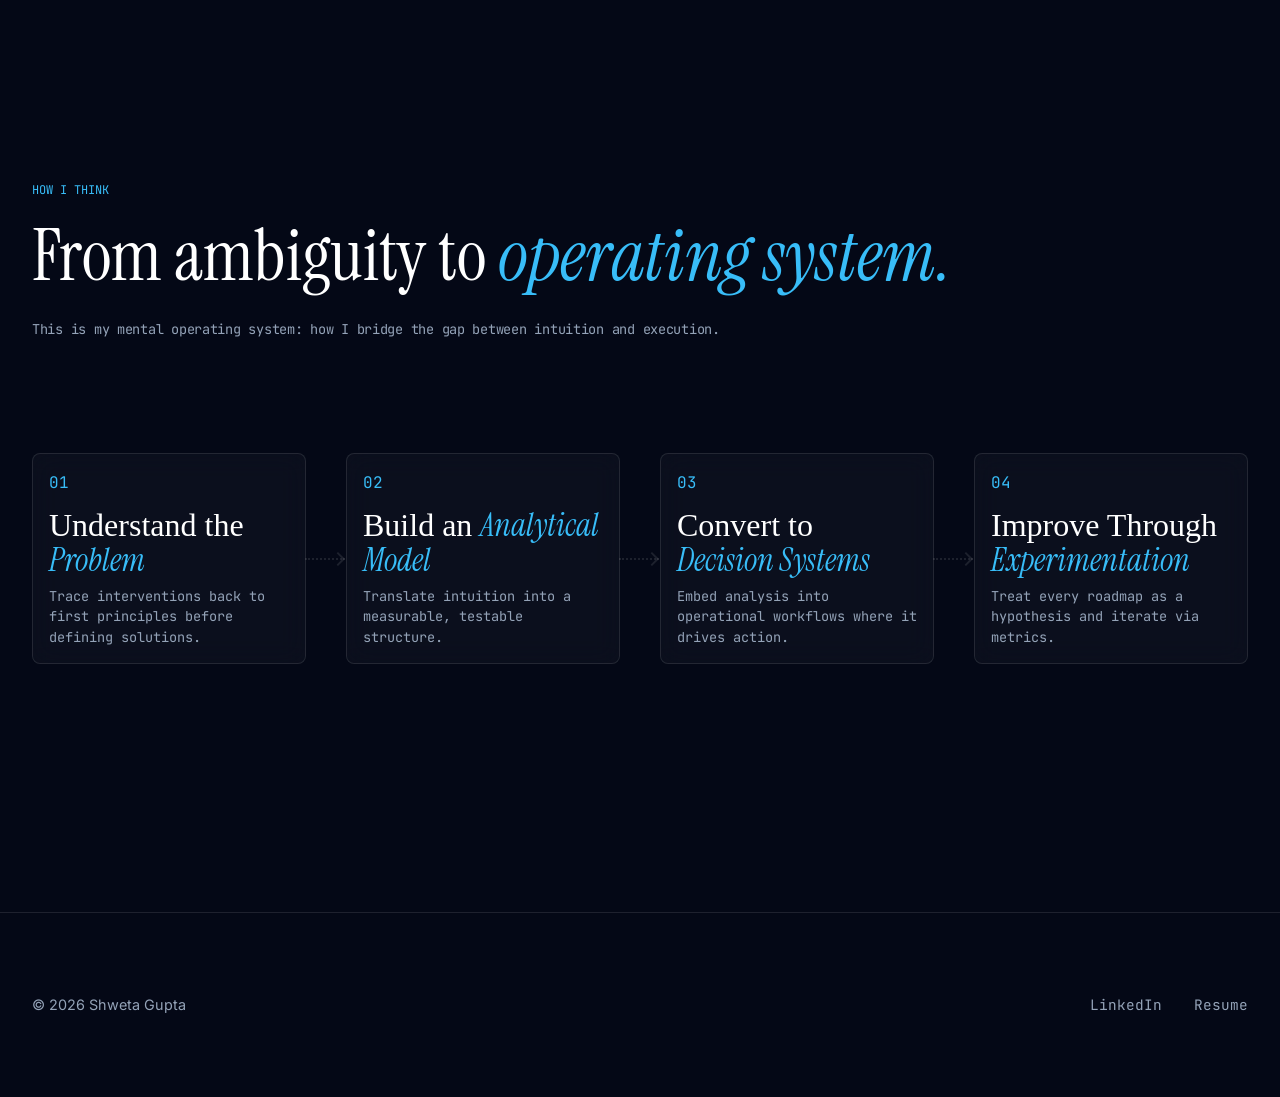
==== commit 81641676: "Fix typos and refine titles in case studies and styles" ====
--- a/index.html
+++ b/index.html
@@ -143,7 +143,7 @@
                     <span class="case-num">02</span>
                     <div class="case-content">
                         <p class="case-meta">COUNTERPARTY RISK · CAPITAL OPTIMIZATION</p>
-                        <h3>Enabling business while keeping credit risk in check. </h3>
+                        <h3>Enabling business while keeping credit risk in check </h3>
                         <p class="case-desc">Enabled $400M in additional business for a Swiss multinational client by
                             optimizing exposure to maintain existing credit lines.</p>
                         <a href="case2.html" target="_blank" class="read-link">Read →</a>
--- a/style.css
+++ b/style.css
@@ -279,8 +279,7 @@
 /* Horizontal Zigzag Timeline */
 .timeline-wrapper {
     position: relative;
-    padding: 0 0 10rem 0;
-    /* Removed top padding to reduce gap */
+    padding: 5rem 0;
     overflow-x: auto;
     scrollbar-width: none;
 }
@@ -301,7 +300,7 @@
     padding: 0 0rem;
     min-width: max-content;
     position: relative;
-    min-height: 300px;
+    min-height: 500px;
 }
 
 .chapter-card {
@@ -1343,11 +1342,16 @@
 }
 
 @media (max-width: 900px) {
+    .timeline-wrapper {
+        padding-top: 0;
+    }
+
     .horizontal-zigzag {
         flex-direction: column;
         gap: 2.5rem;
         padding: 2rem 0;
         min-width: auto;
+        min-height: auto;
     }
 
     .chapter-card {
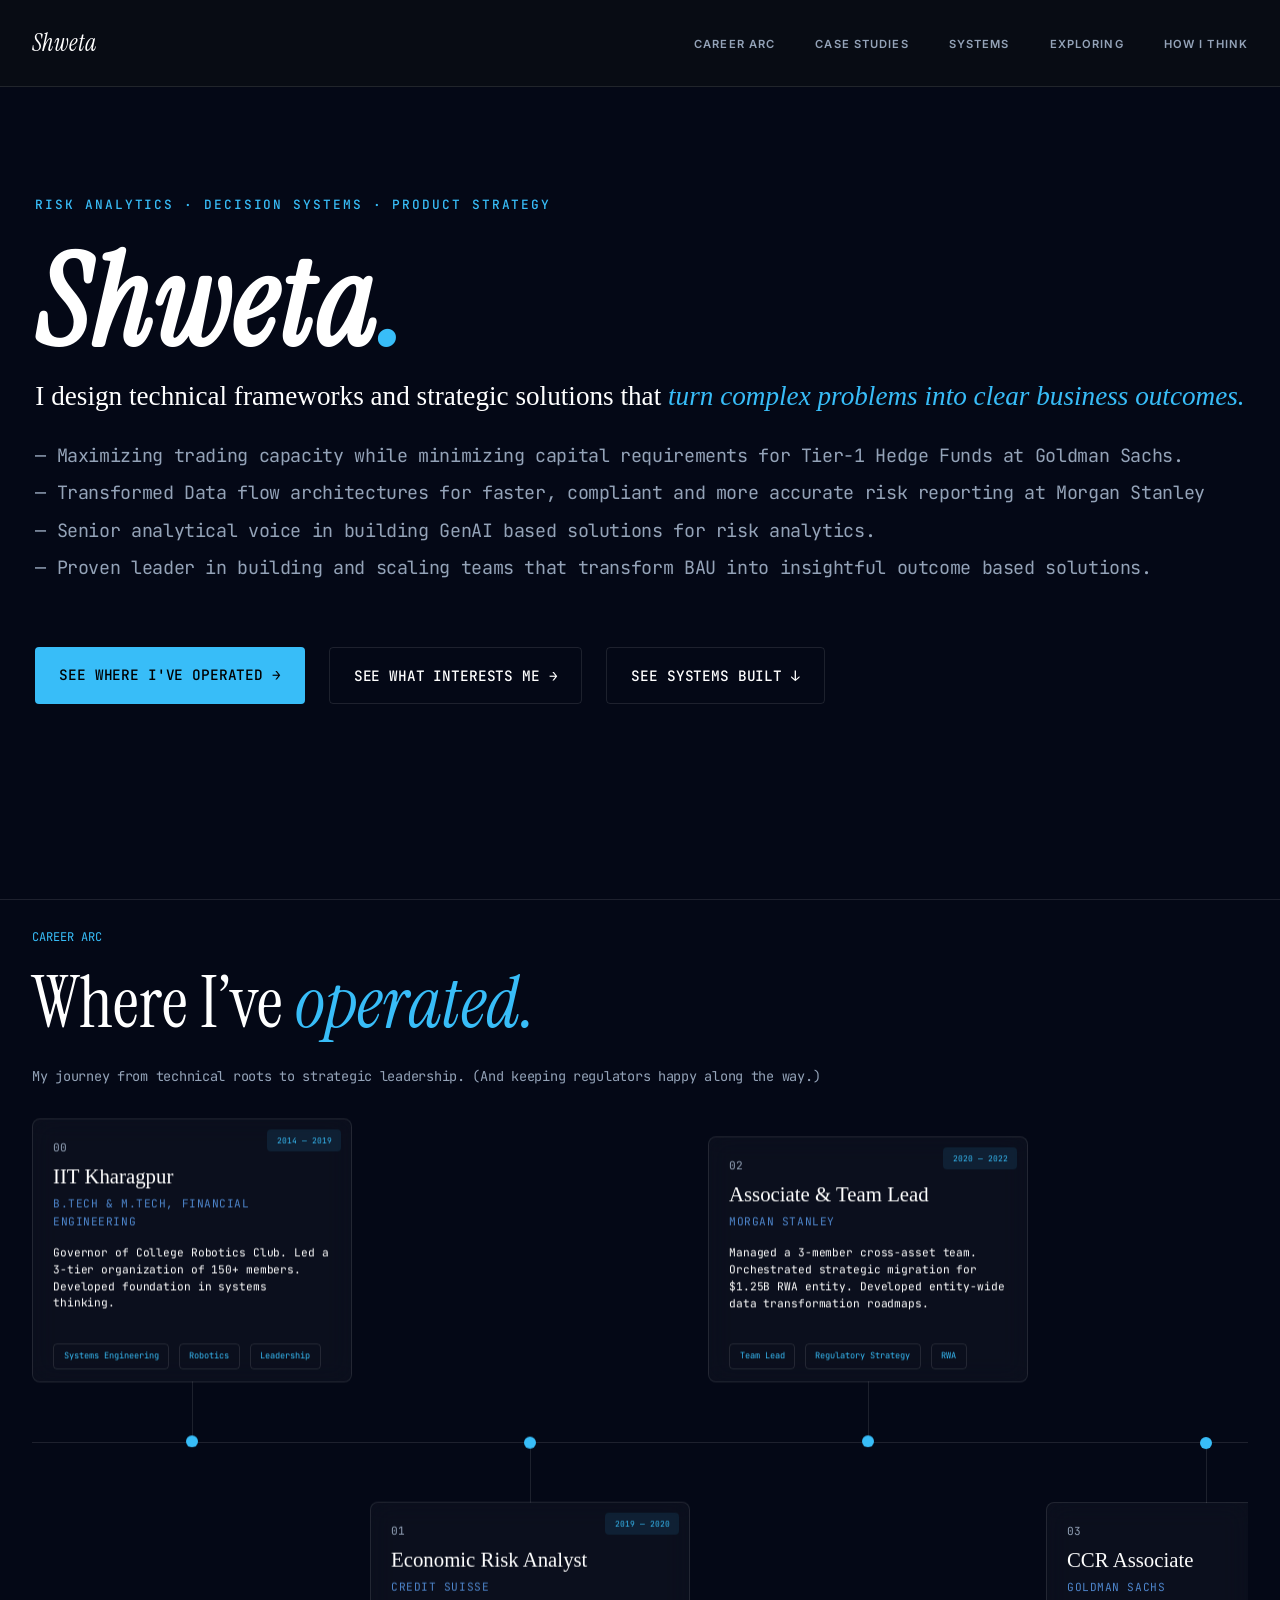
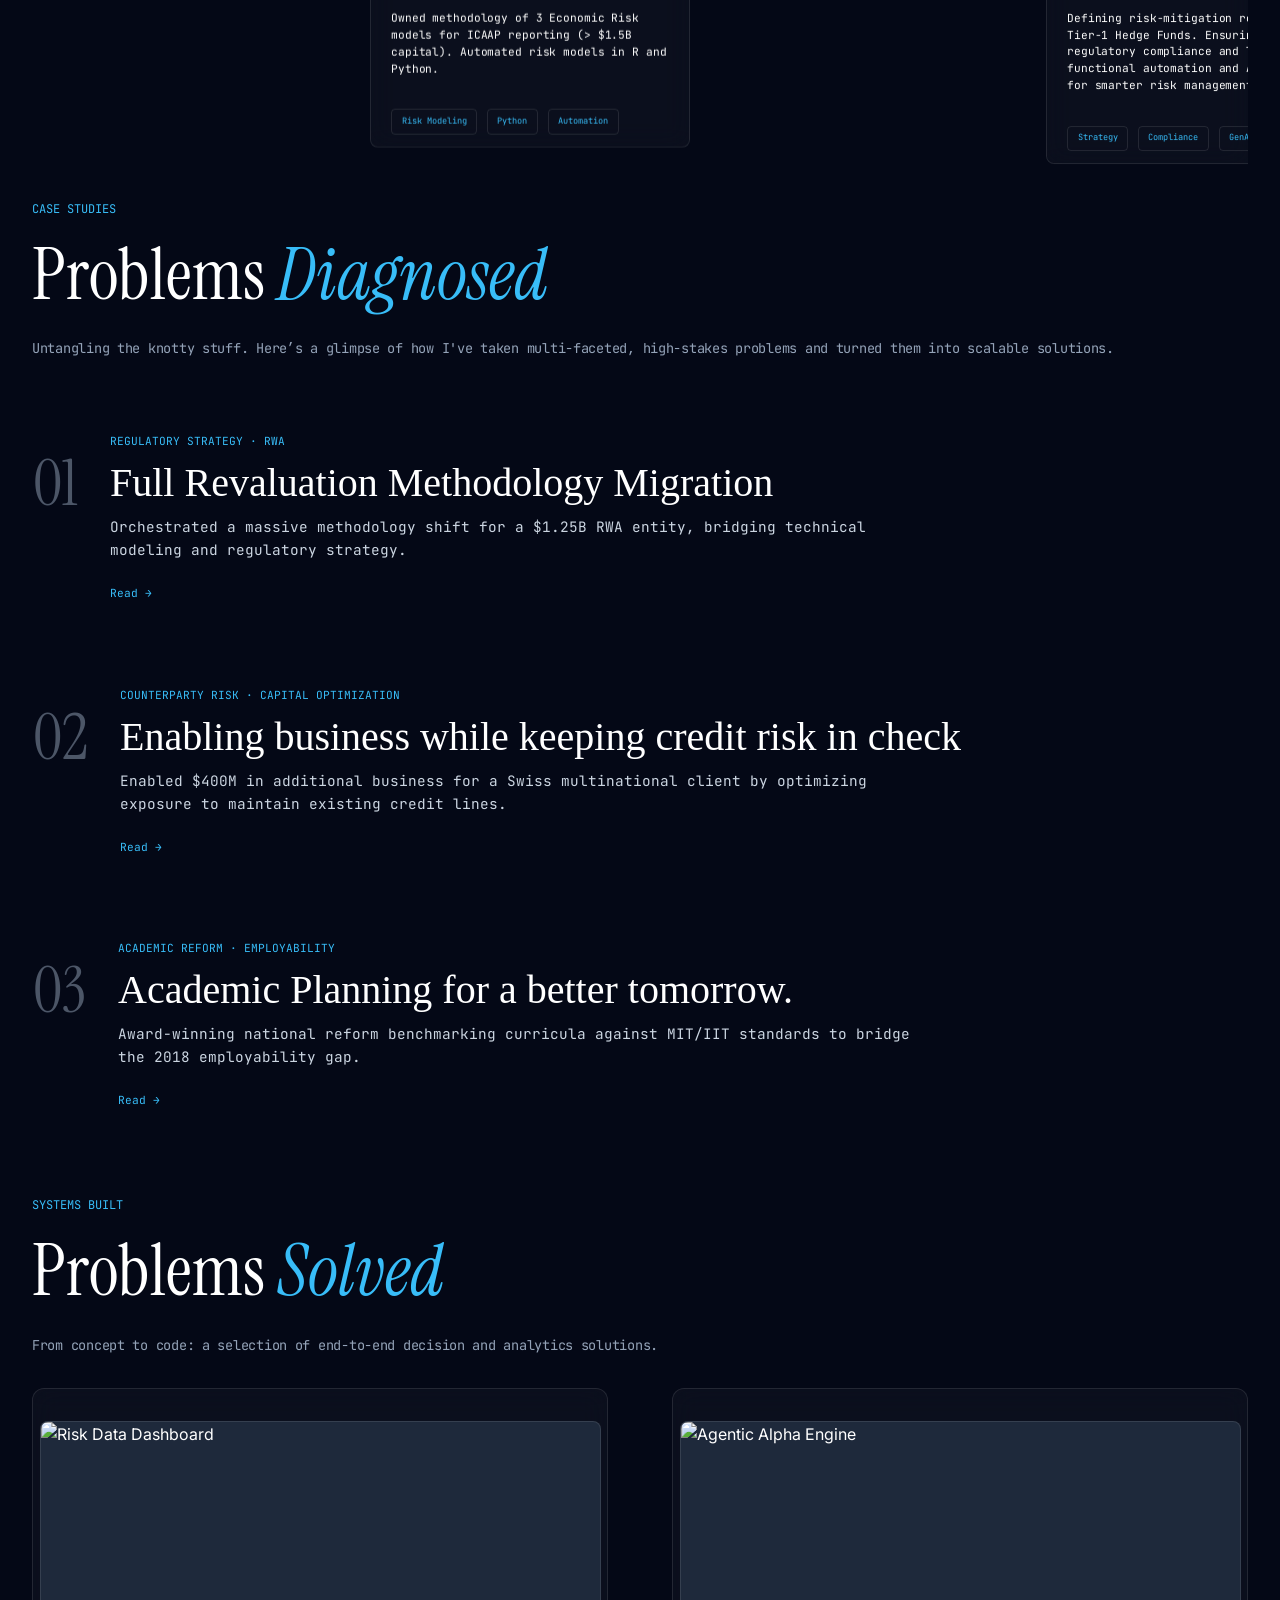
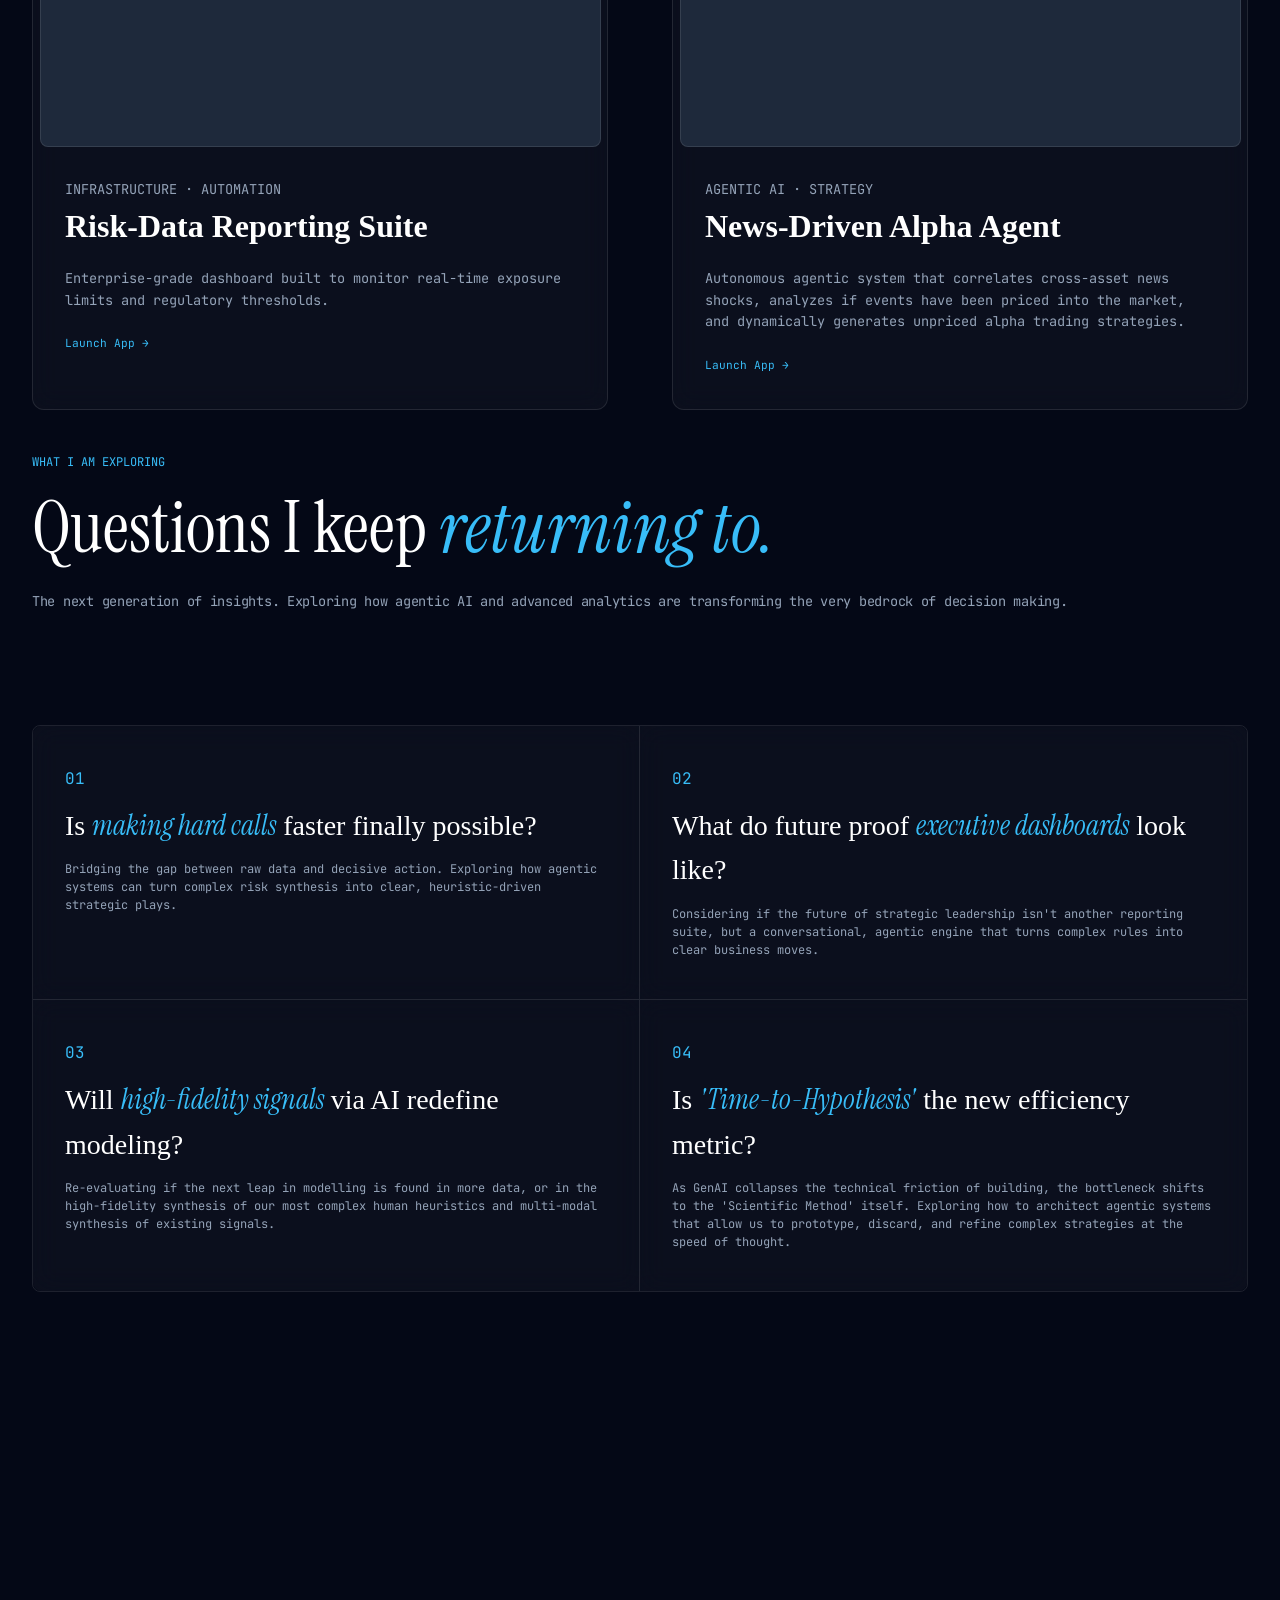
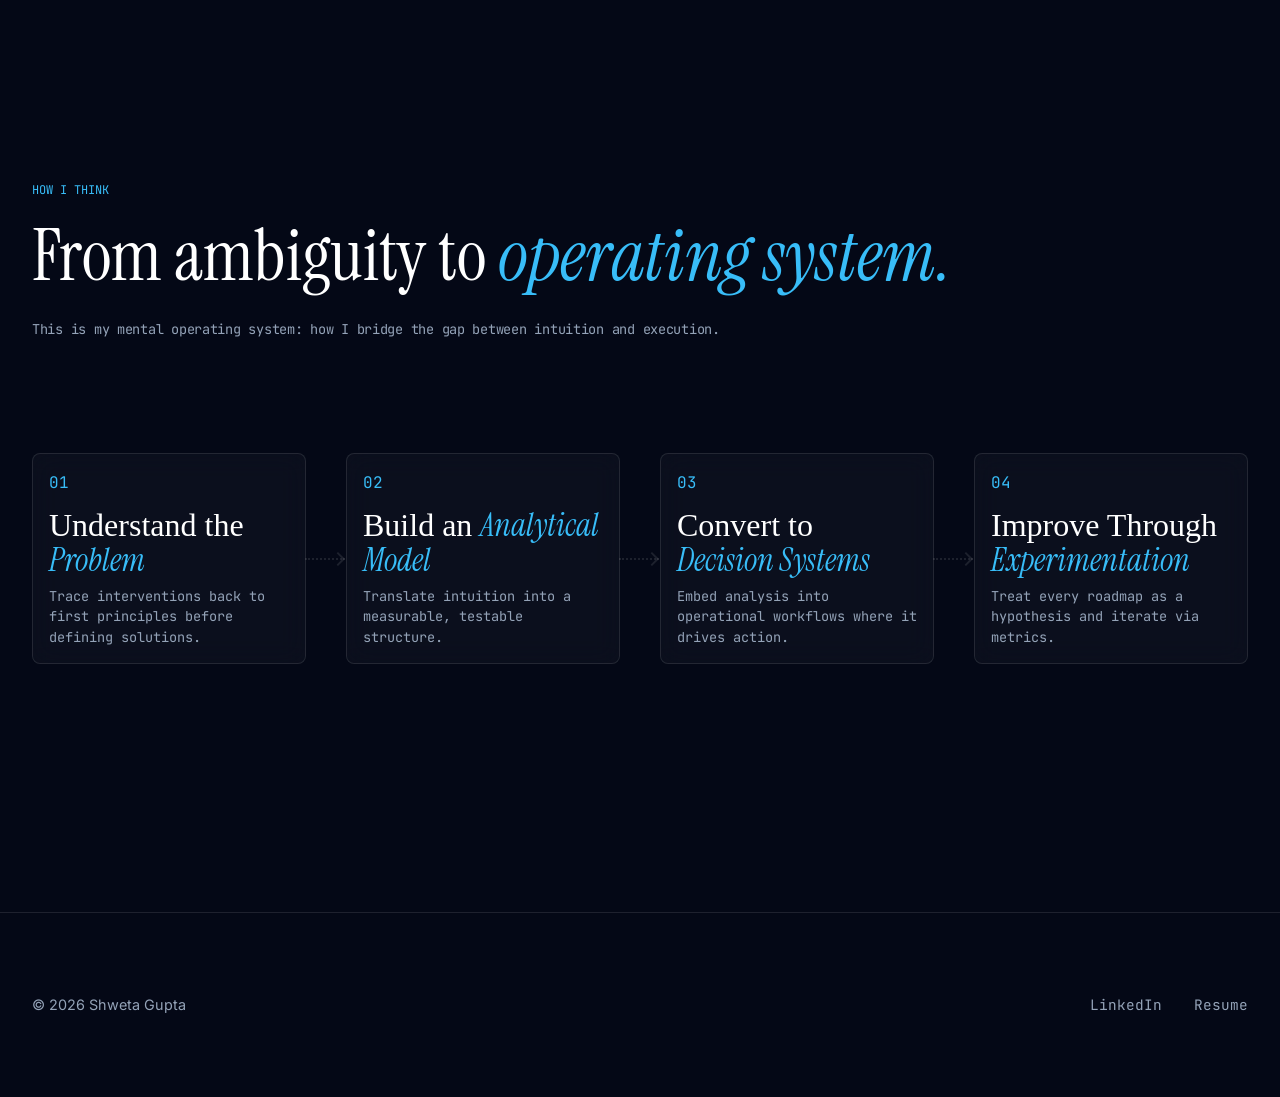
==== commit b5fe5da1: "Add live system links and hover effects to Systems Built section" ====
--- a/index.html
+++ b/index.html
@@ -51,7 +51,7 @@
                 <div class="hero-actions">
                     <a href="#career" class="btn btn-primary">See where I've operated →</a>
                     <a href="#exploring" class="btn btn-secondary">See what Interests me →</a>
-                    <a href="#systems-built" class="btn btn-secondary">See systems built ↓</a>
+                    <a href="#solved" class="btn btn-secondary">See systems built ↓</a>
                 </div>
             </div>
         </section>
@@ -185,6 +185,8 @@
                         <h3>Risk-Data Reporting Suite</h3>
                         <p>Enterprise-grade dashboard built to monitor real-time exposure limits and regulatory
                             thresholds.</p>
+                        <a href="https://credit-vintage-analysis-shweta.streamlit.app/" target="_blank"
+                            class="read-link">Launch App →</a>
                     </div>
                 </div>
 
@@ -202,6 +204,7 @@
                         <p>Autonomous agentic system that correlates cross-asset news shocks, analyzes if events have
                             been priced into the market, and dynamically generates unpriced alpha trading strategies.
                         </p>
+                        <a href="https://macro-shweta.streamlit.app/" target="_blank" class="read-link">Launch App →</a>
                     </div>
                 </div>
             </div>
@@ -279,7 +282,7 @@
             <p>© 2026 Shweta Gupta</p>
             <div class="footer-links">
                 <a href="https://www.linkedin.com/in/shwetagupta1911/" target="_blank">LinkedIn</a>
-                <a href="https://drive.google.com/file/d/1JI1RJRkCQ41tu53hZUmBy1uWU3J_yPUE/view?usp=sharing"
+                <a href="https://drive.google.com/file/d/1QW0UscRUc0HHafACCSDe0SPnOi9mXgcc/view?usp=sharing"
                     target="_blank">Resume</a>
             </div>
         </div>
--- a/style.css
+++ b/style.css
@@ -524,6 +524,12 @@
     flex-direction: column;
     transition: 0.3s;
     position: relative;
+}
+
+.system-block:hover {
+    border-color: var(--accent-color);
+    box-shadow: 0 0 24px rgba(56, 189, 248, 0.1);
+    transform: translateY(-4px);
 }
 
 .mockup-img {
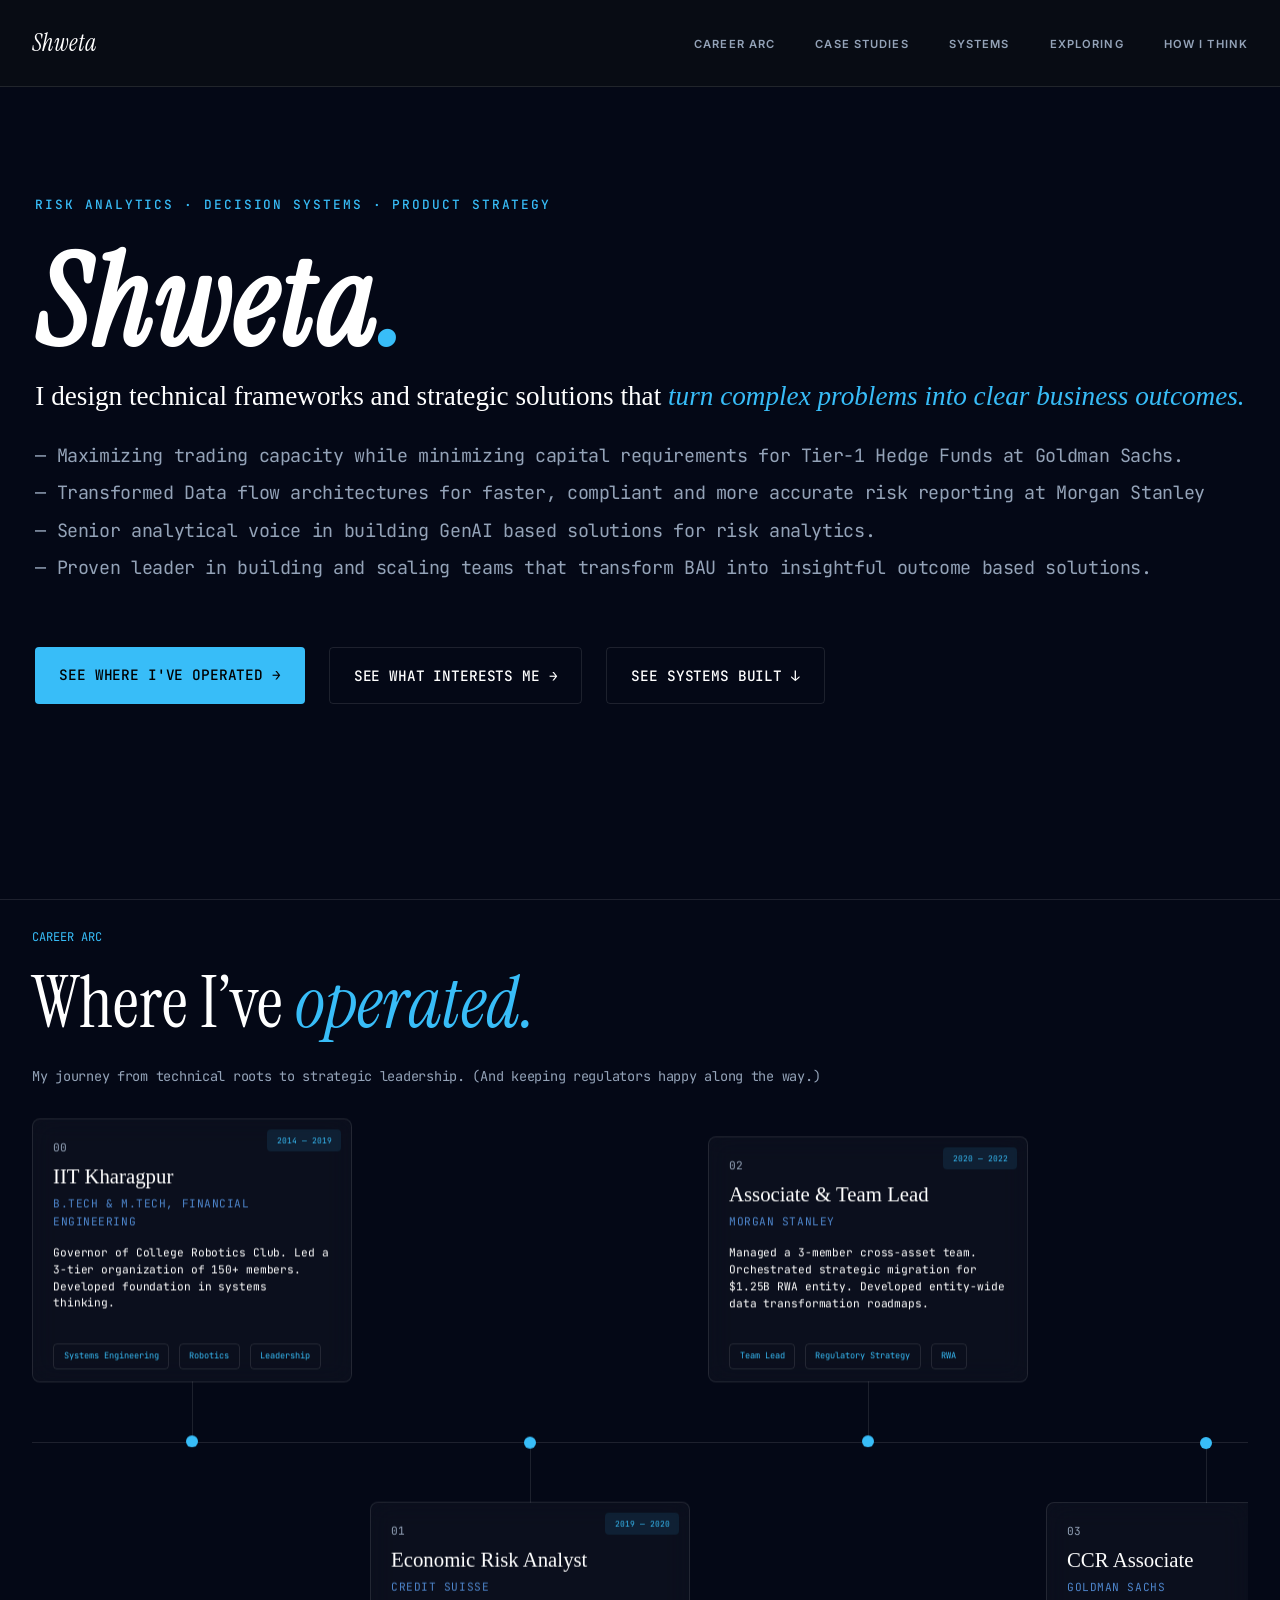
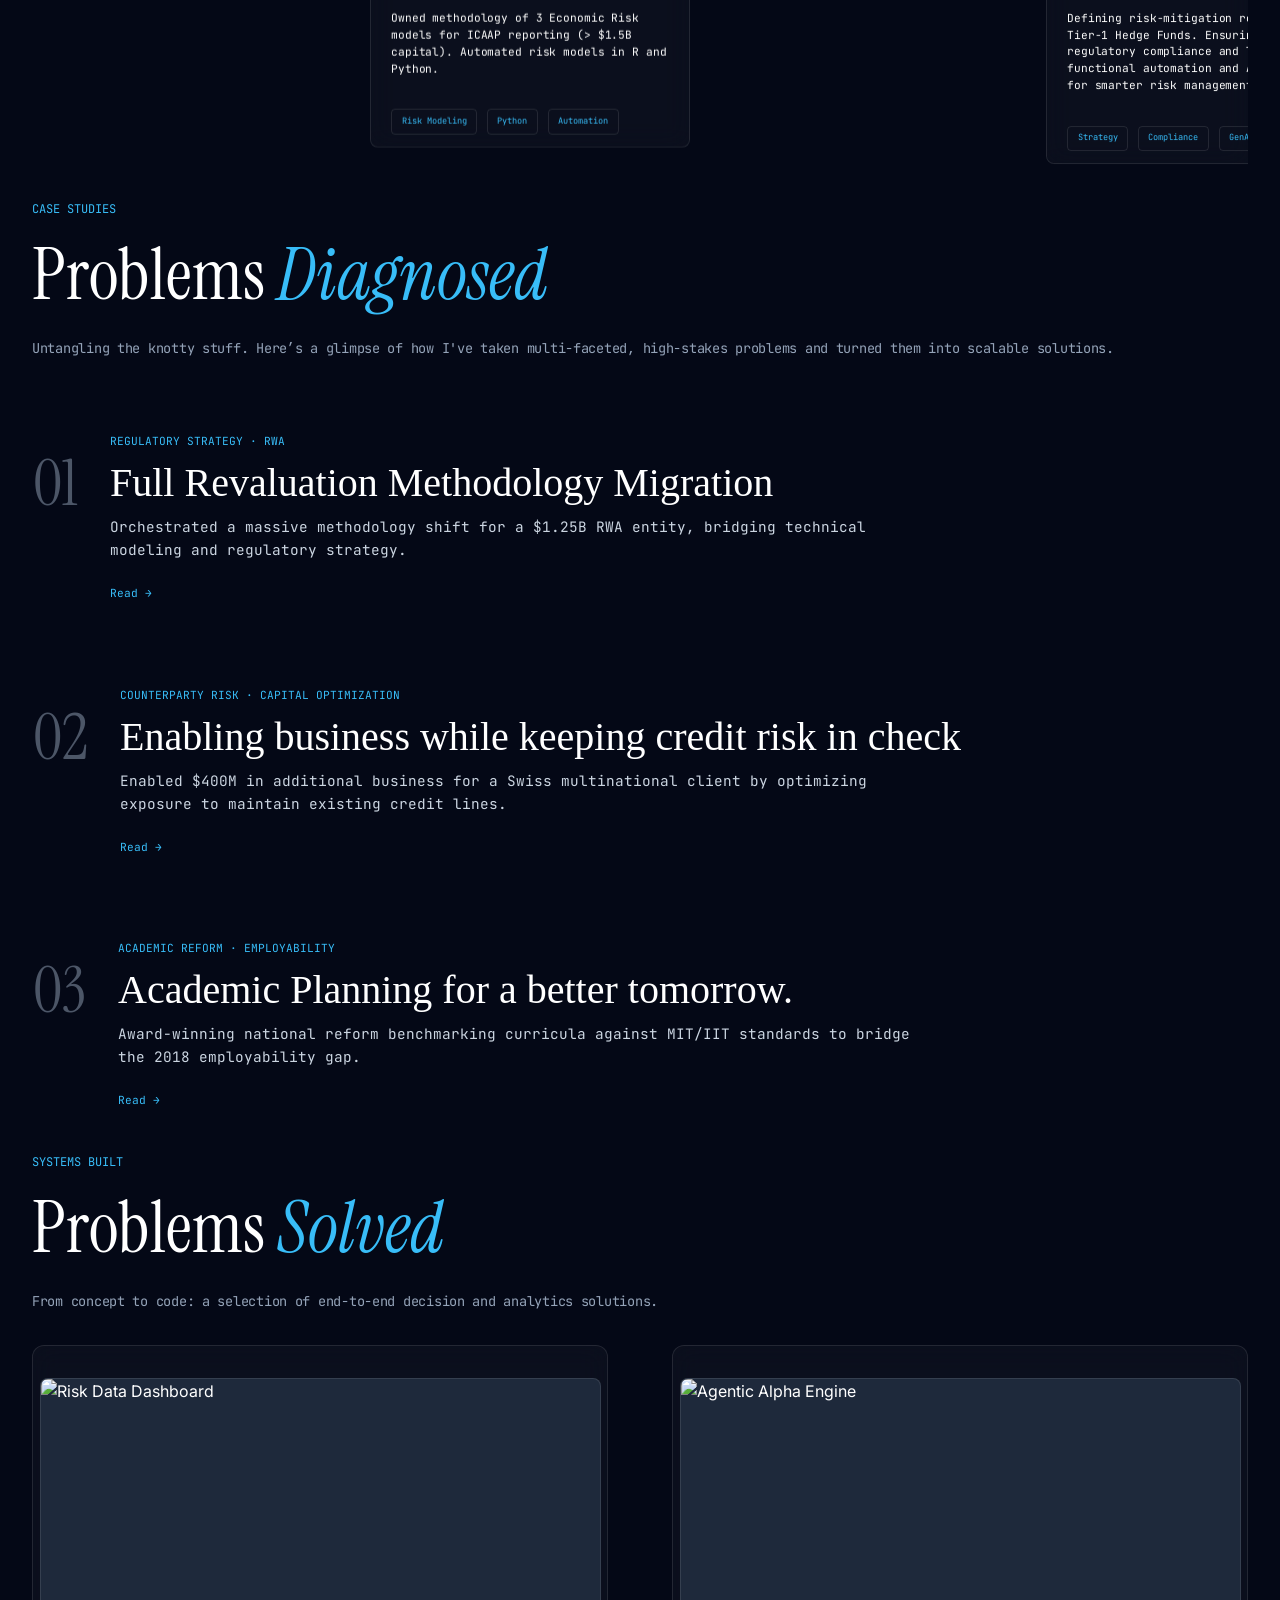
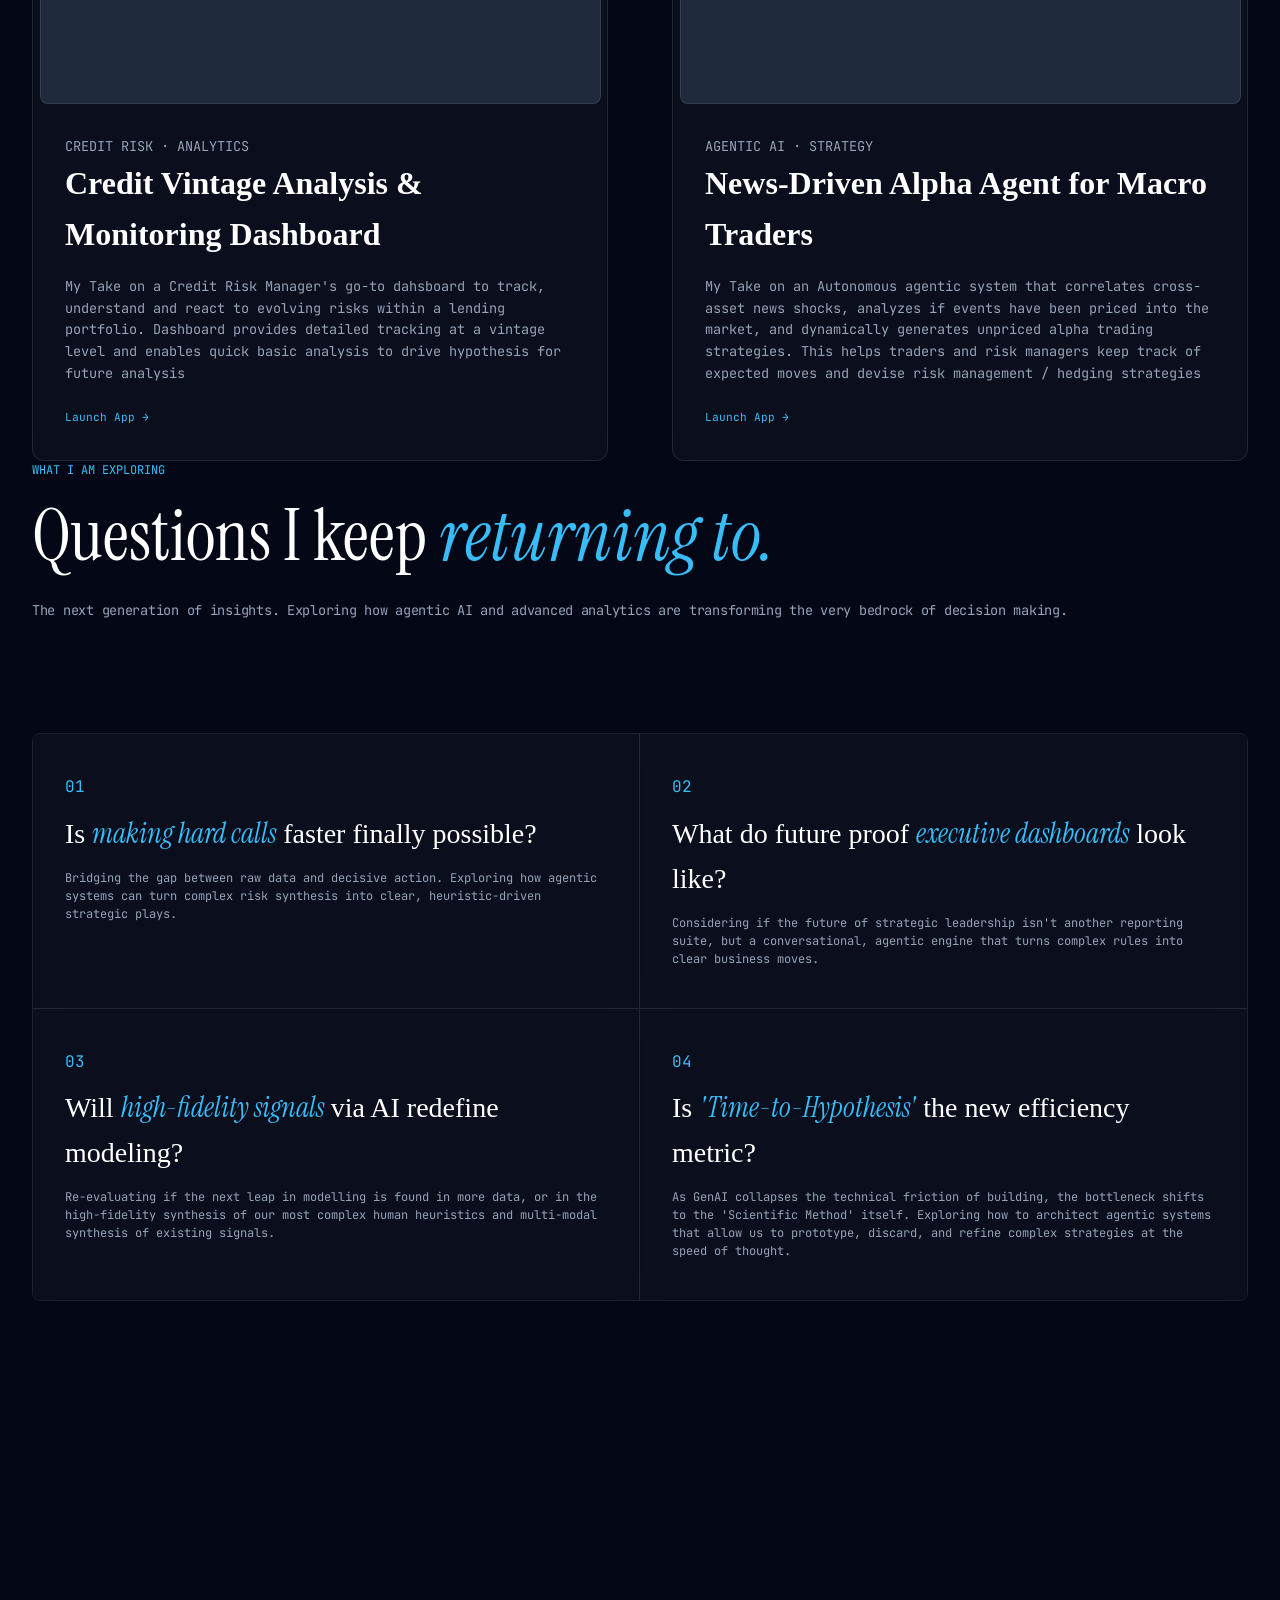
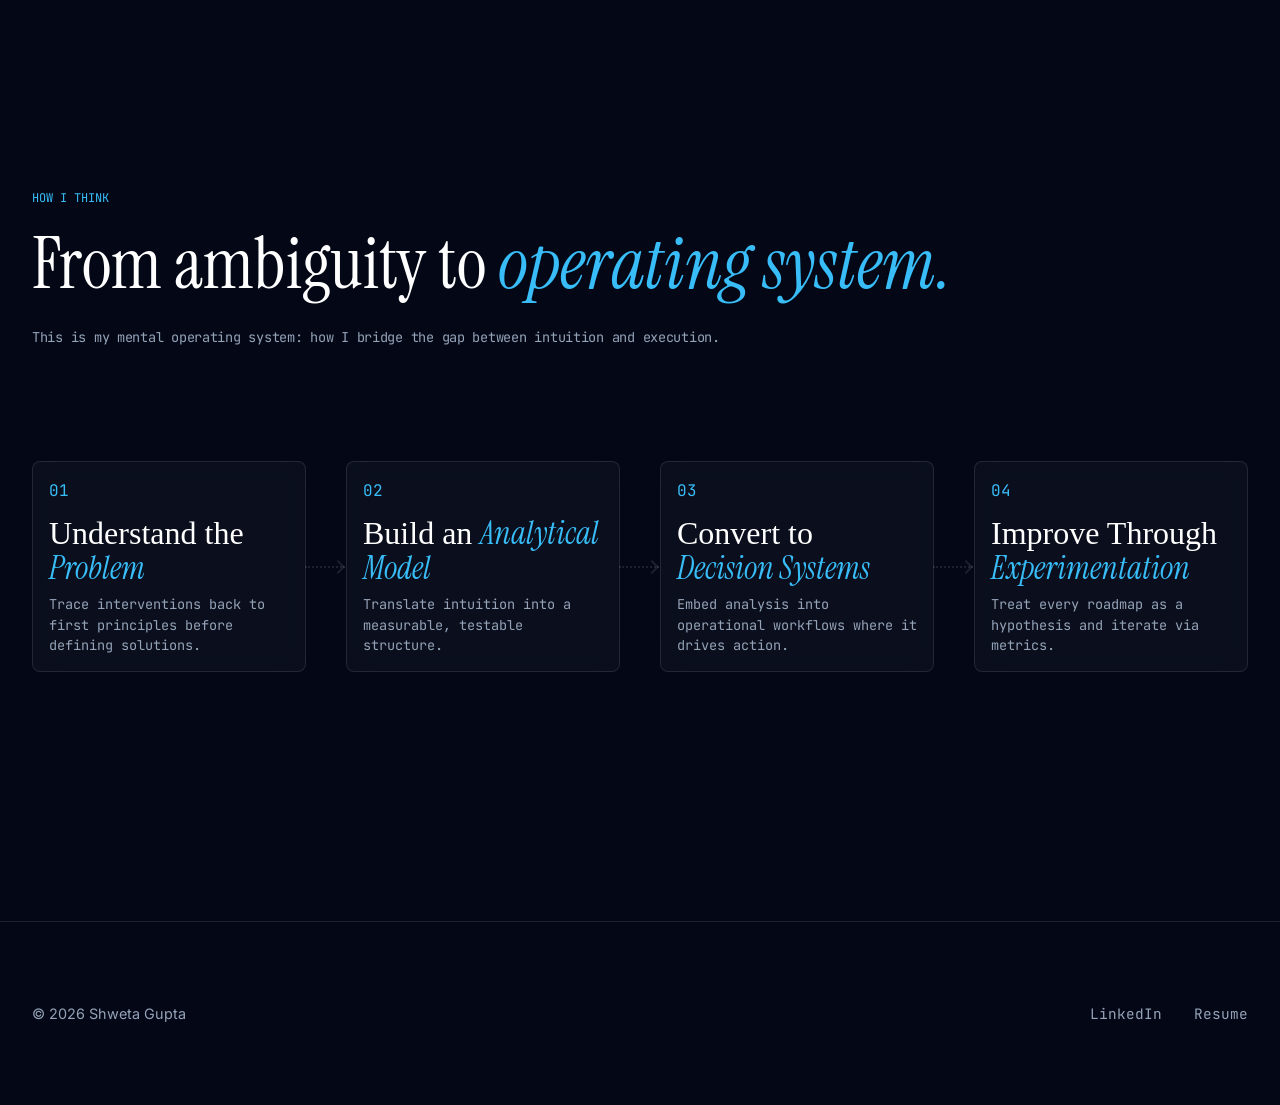
==== commit 551d4ab2: "Refine system titles and descriptions" ====
--- a/index.html
+++ b/index.html
@@ -181,10 +181,11 @@
                         </div>
                     </div>
                     <div class="system-info">
-                        <p class="case-meta">INFRASTRUCTURE · AUTOMATION</p>
-                        <h3>Risk-Data Reporting Suite</h3>
-                        <p>Enterprise-grade dashboard built to monitor real-time exposure limits and regulatory
-                            thresholds.</p>
+                        <p class="case-meta">CREDIT RISK · ANALYTICS</p>
+                        <h3>Credit Vintage Analysis & Monitoring Dashboard</h3>
+                        <p>My Take on a Credit Risk Manager's go-to dahsboard to track, understand and react to evolving
+                            risks within a lending portfolio. Dashboard provides detailed tracking at a vintage level
+                            and enables quick basic analysis to drive hypothesis for future analysis</p>
                         <a href="https://credit-vintage-analysis-shweta.streamlit.app/" target="_blank"
                             class="read-link">Launch App →</a>
                     </div>
@@ -200,9 +201,12 @@
                     </div>
                     <div class="system-info">
                         <p class="case-meta">AGENTIC AI · STRATEGY</p>
-                        <h3>News-Driven Alpha Agent</h3>
-                        <p>Autonomous agentic system that correlates cross-asset news shocks, analyzes if events have
+                        <h3>News-Driven Alpha Agent for Macro Traders</h3>
+                        <p>My Take on an Autonomous agentic system that correlates cross-asset news shocks, analyzes if
+                            events have
                             been priced into the market, and dynamically generates unpriced alpha trading strategies.
+                            This helps traders and risk managers keep track of expected moves and devise risk management
+                            / hedging strategies
                         </p>
                         <a href="https://macro-shweta.streamlit.app/" target="_blank" class="read-link">Launch App →</a>
                     </div>
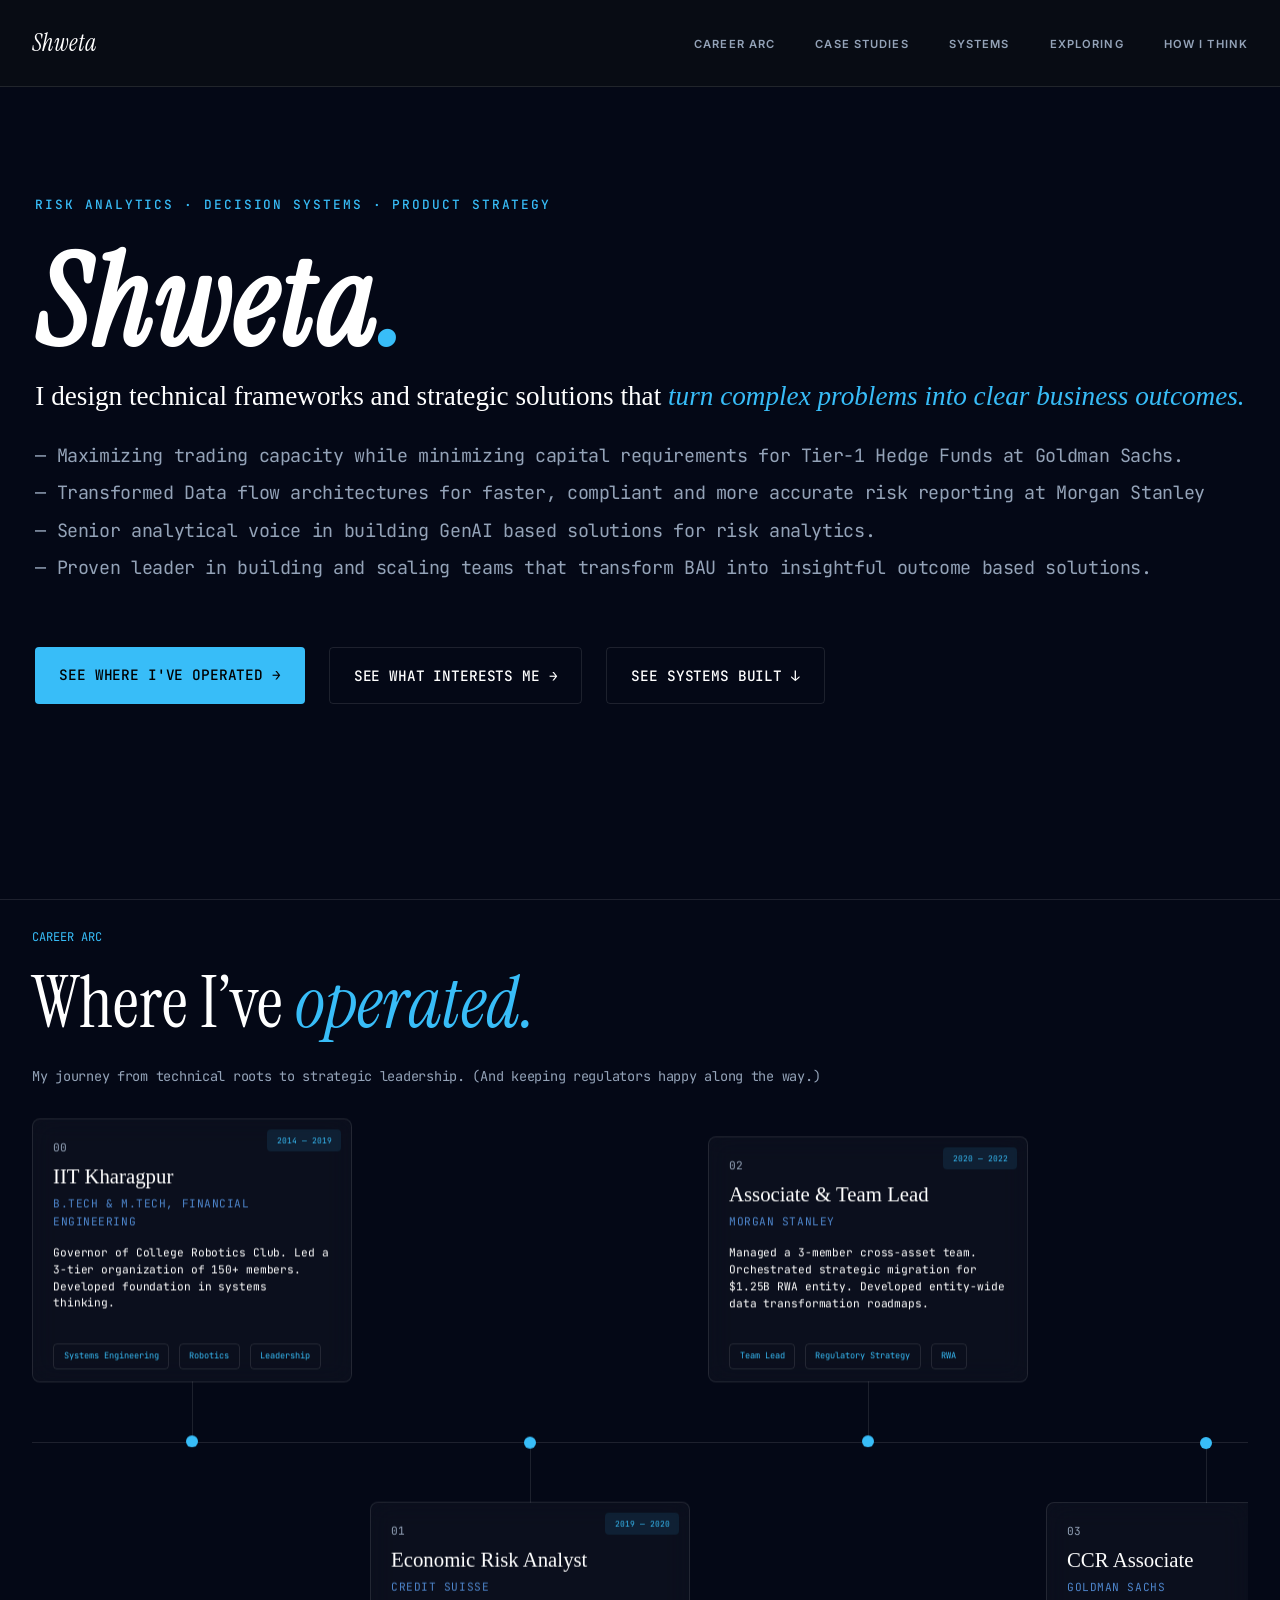
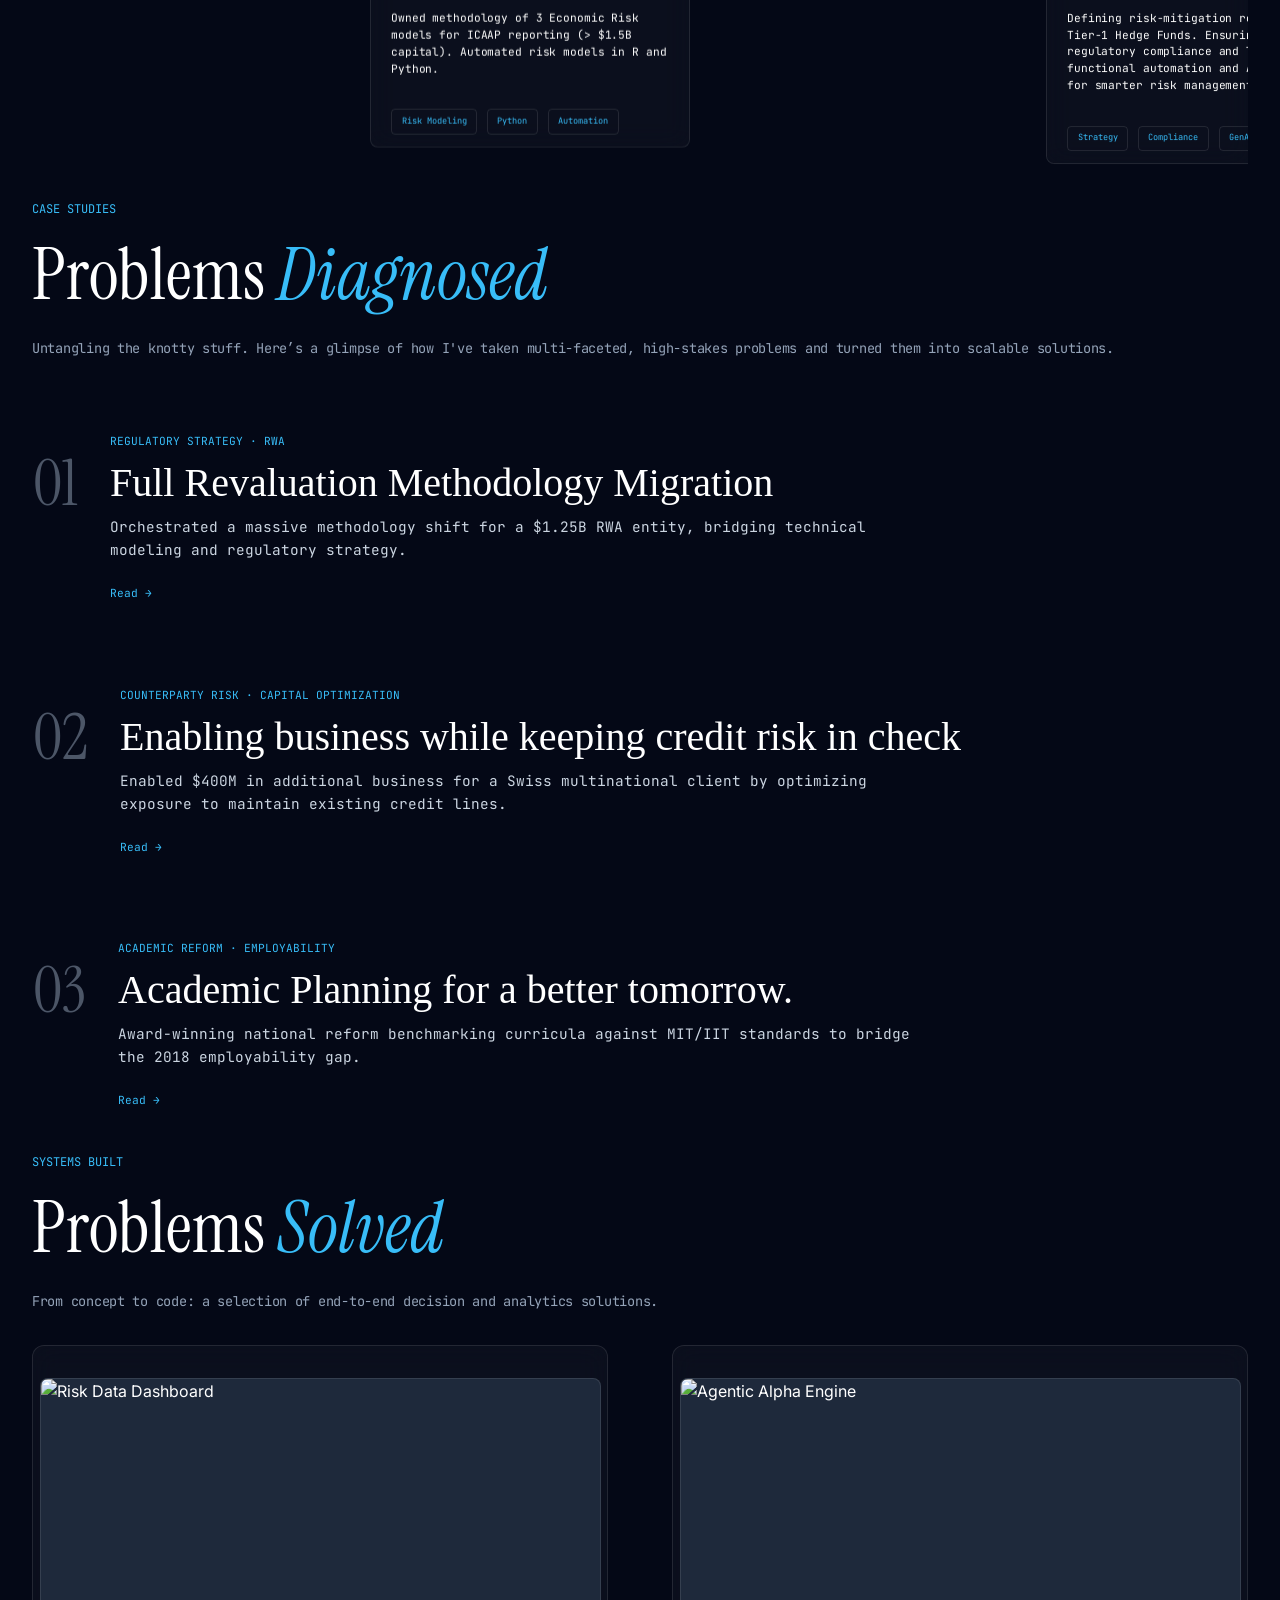
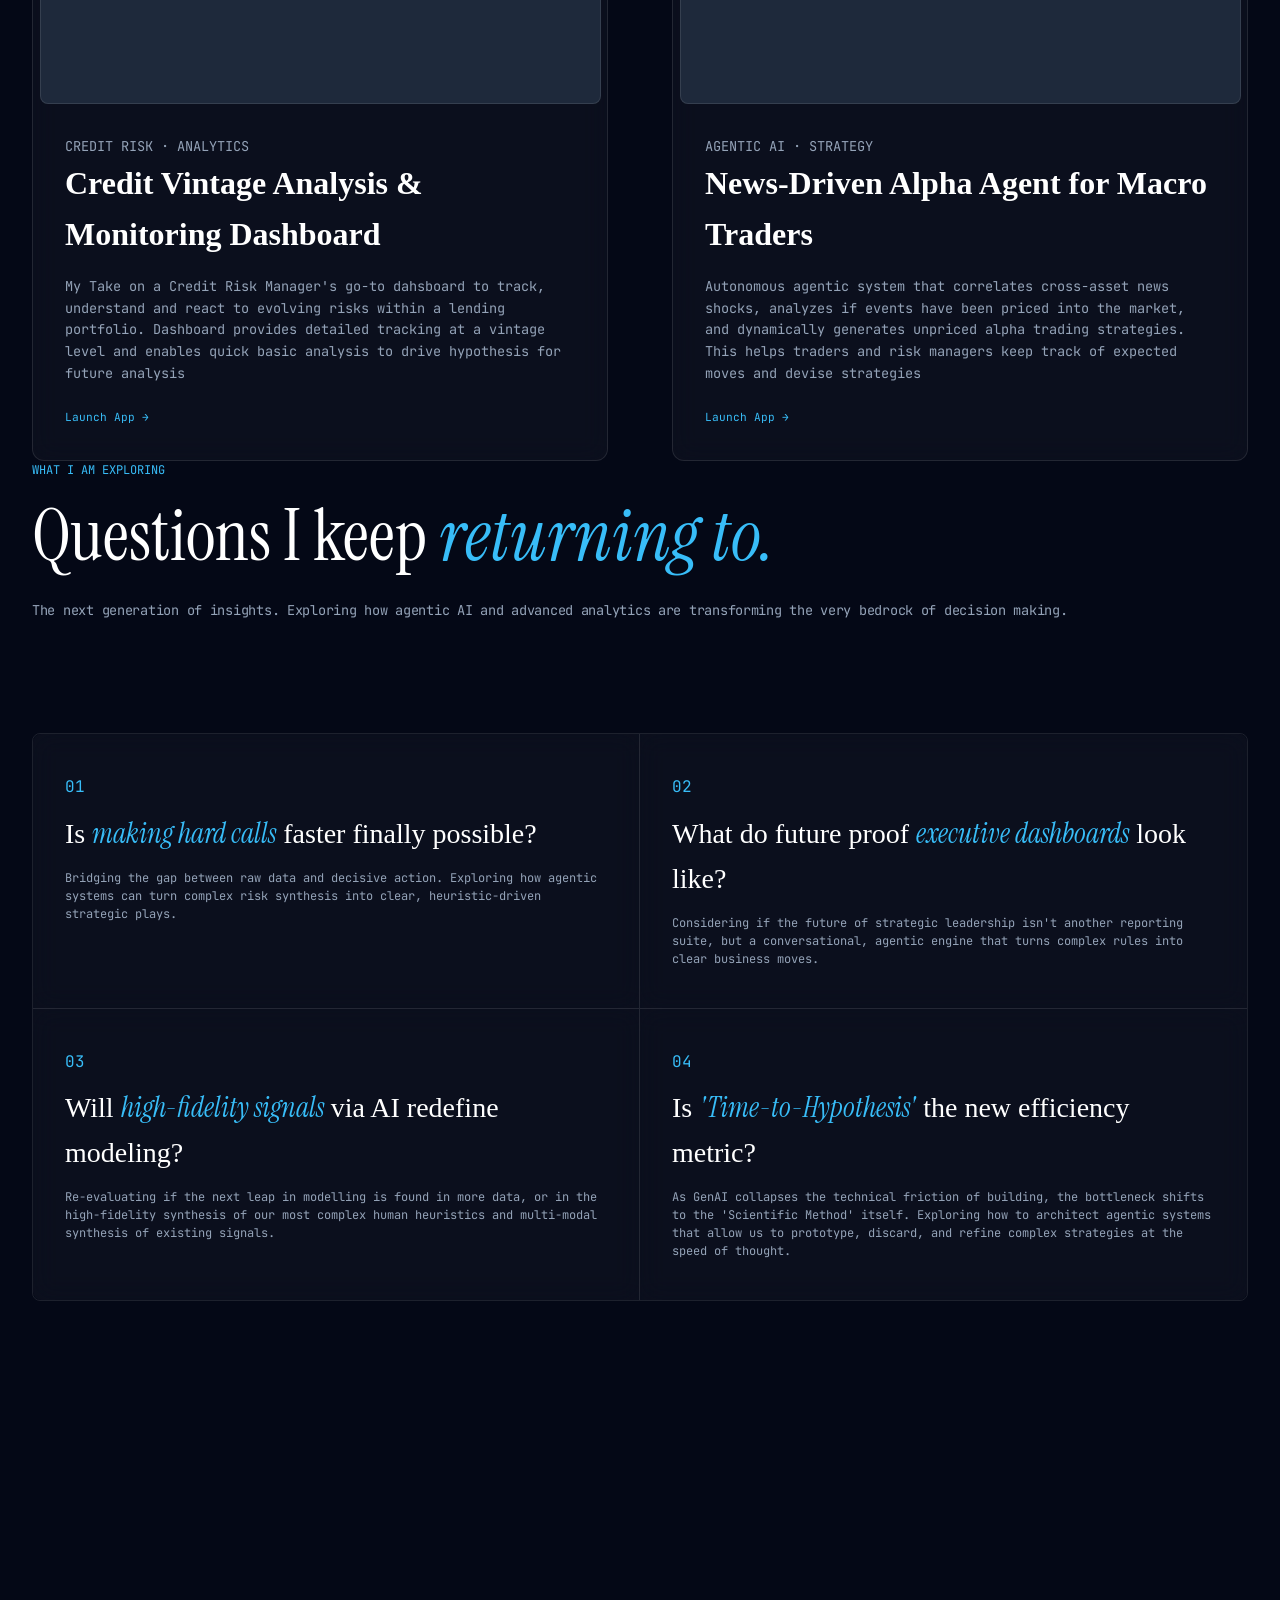
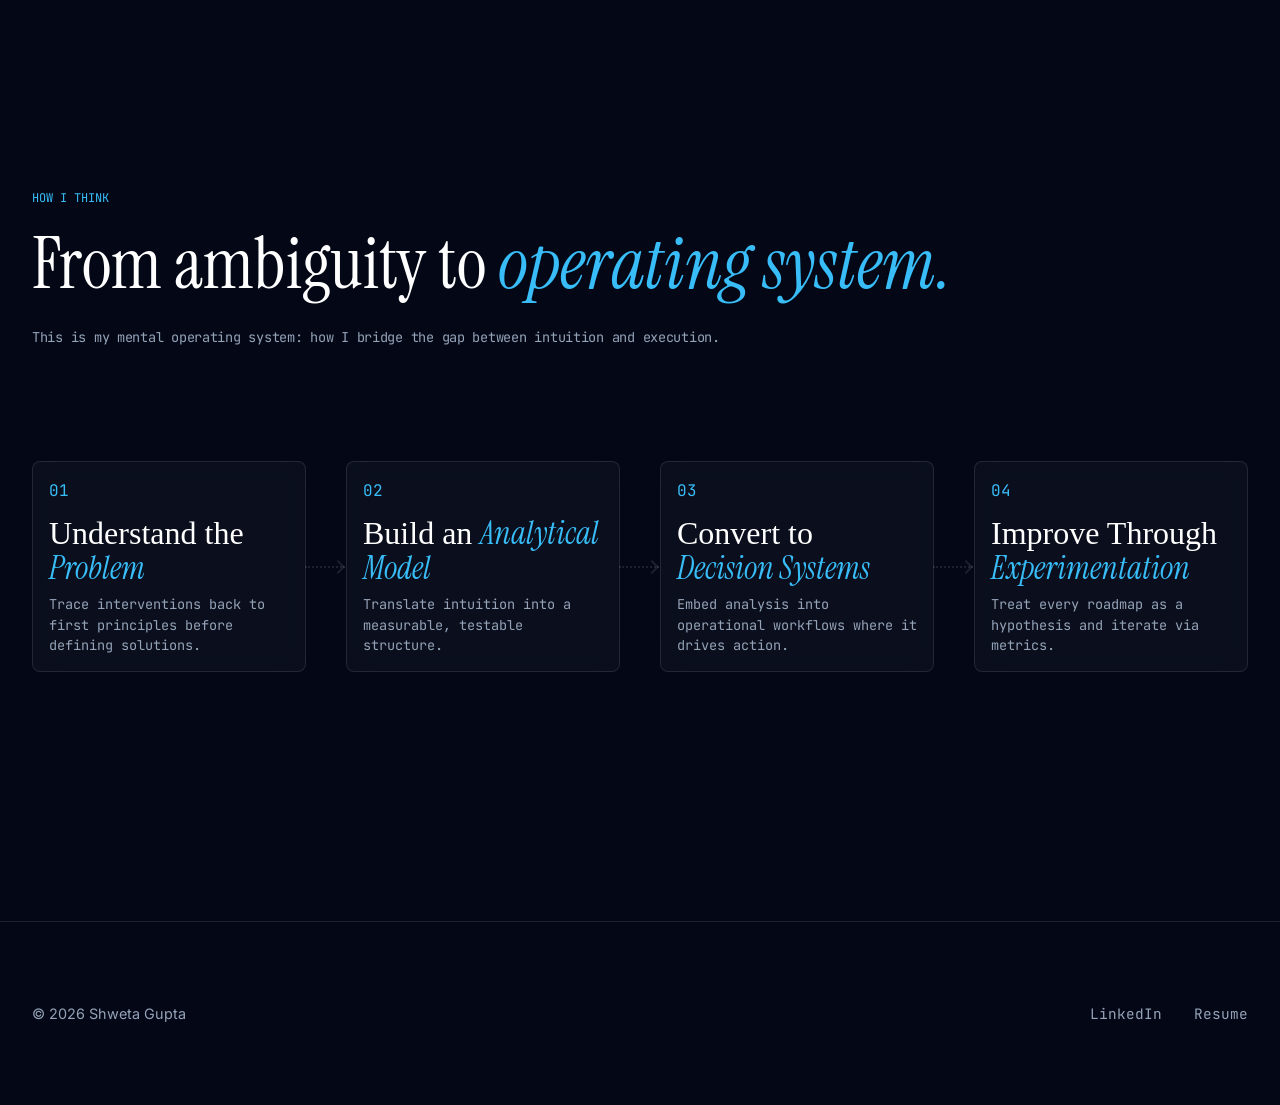
==== commit 9724bb91: "Minor cleanup of alpha agent description" ====
--- a/index.html
+++ b/index.html
@@ -202,11 +202,10 @@
                     <div class="system-info">
                         <p class="case-meta">AGENTIC AI · STRATEGY</p>
                         <h3>News-Driven Alpha Agent for Macro Traders</h3>
-                        <p>My Take on an Autonomous agentic system that correlates cross-asset news shocks, analyzes if
+                        <p>Autonomous agentic system that correlates cross-asset news shocks, analyzes if
                             events have
                             been priced into the market, and dynamically generates unpriced alpha trading strategies.
-                            This helps traders and risk managers keep track of expected moves and devise risk management
-                            / hedging strategies
+                            This helps traders and risk managers keep track of expected moves and devise strategies
                         </p>
                         <a href="https://macro-shweta.streamlit.app/" target="_blank" class="read-link">Launch App →</a>
                     </div>
